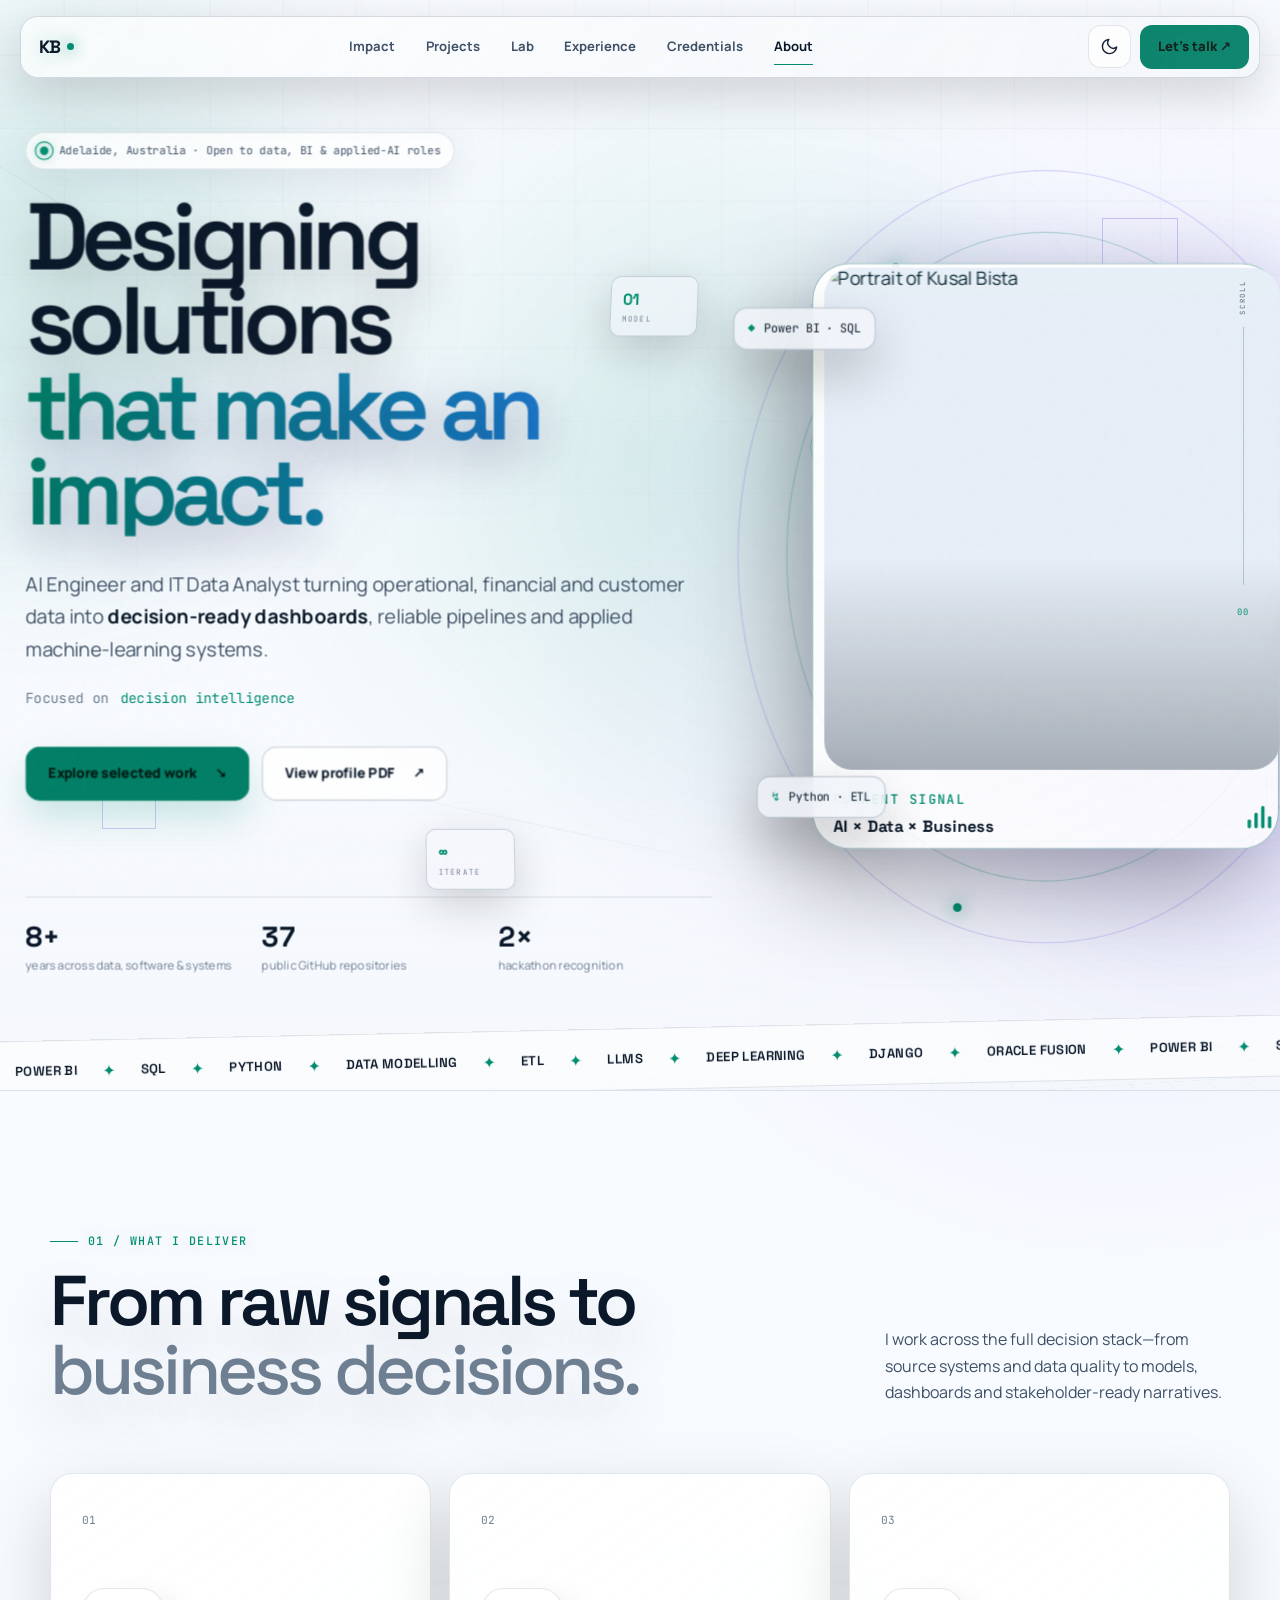
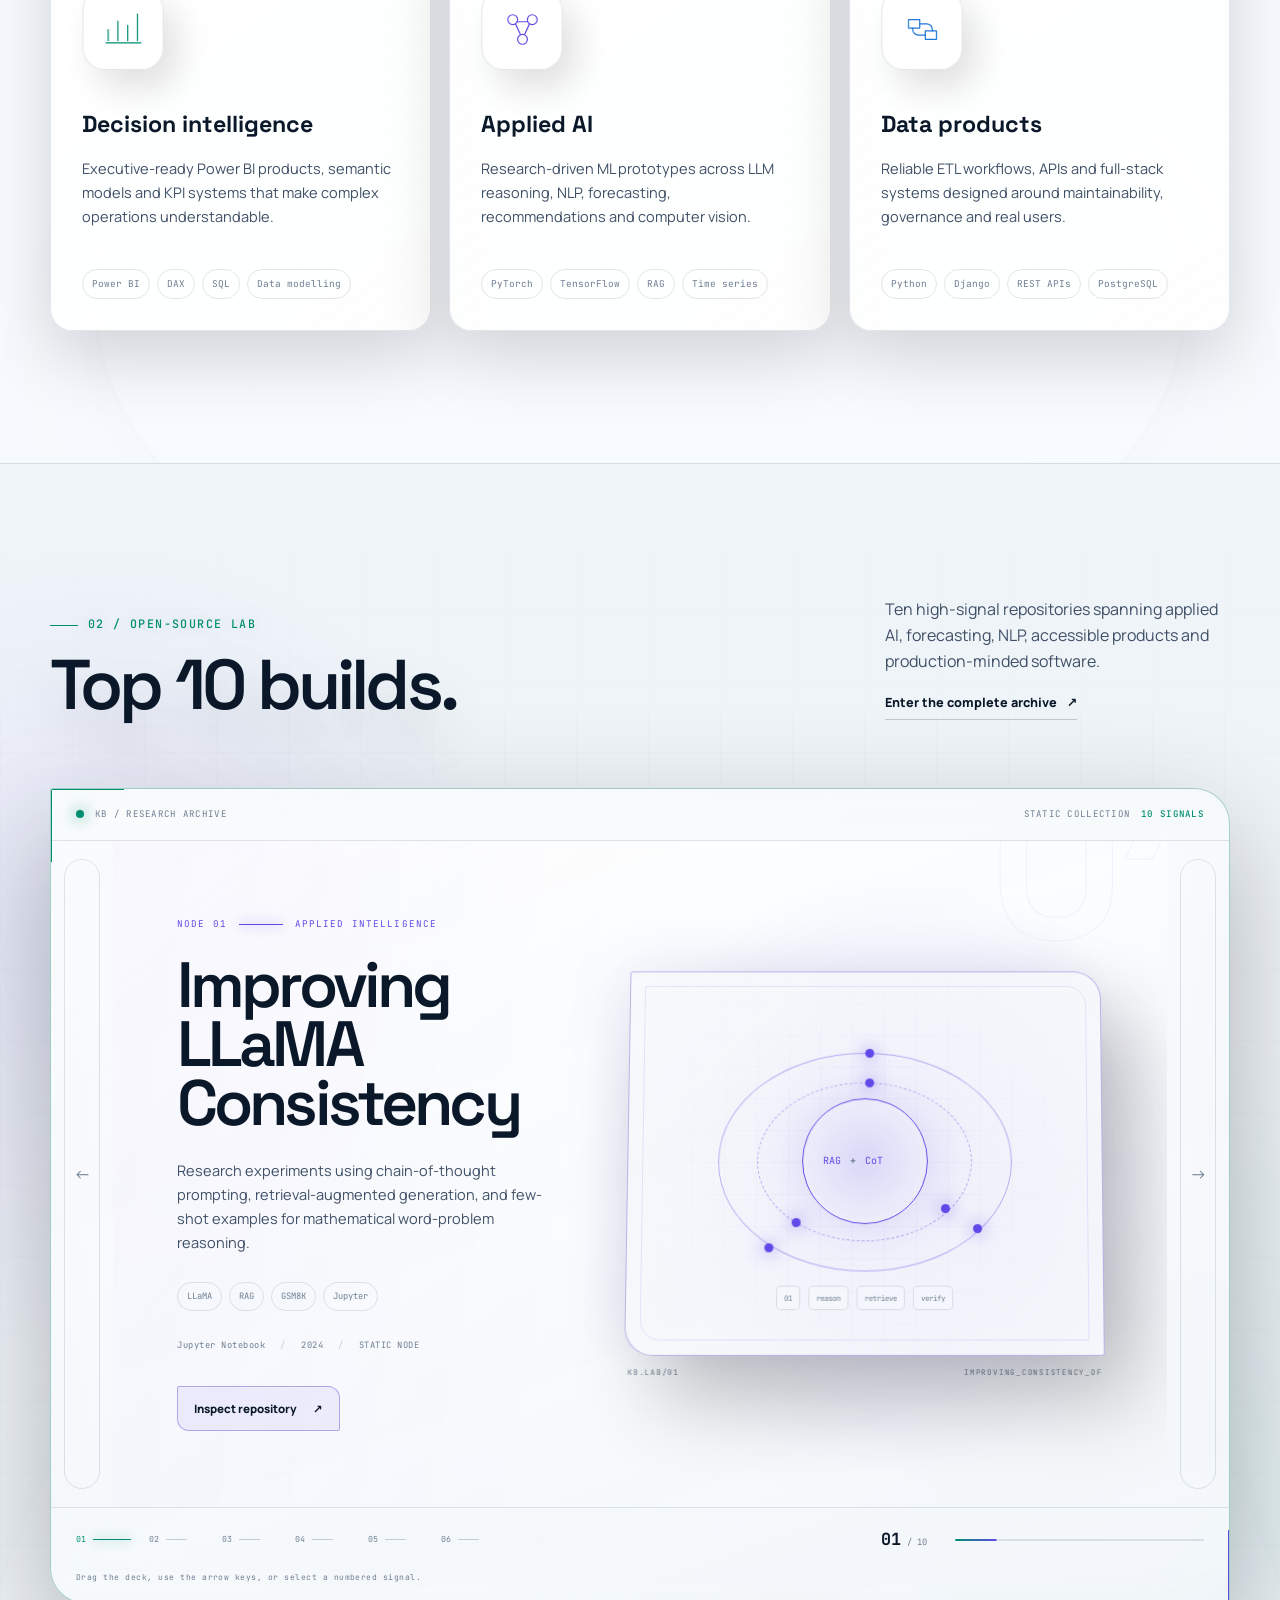
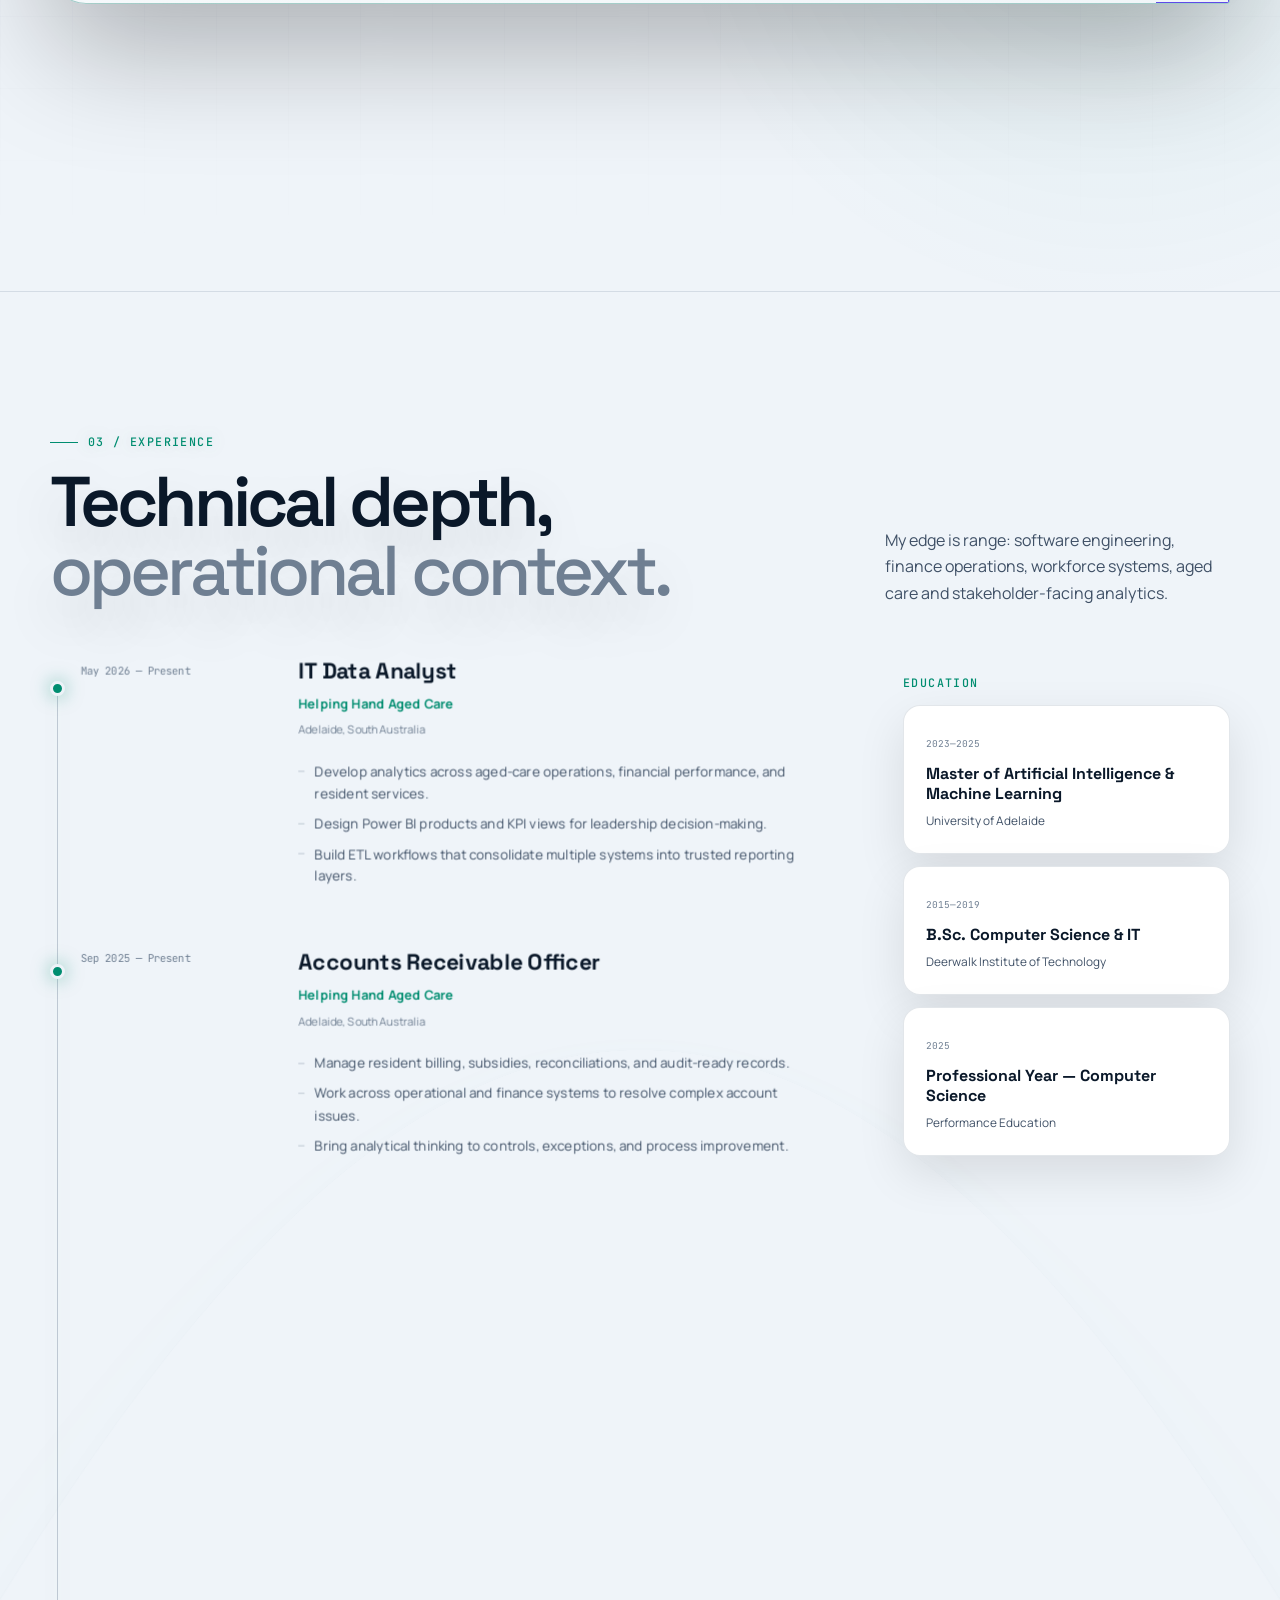
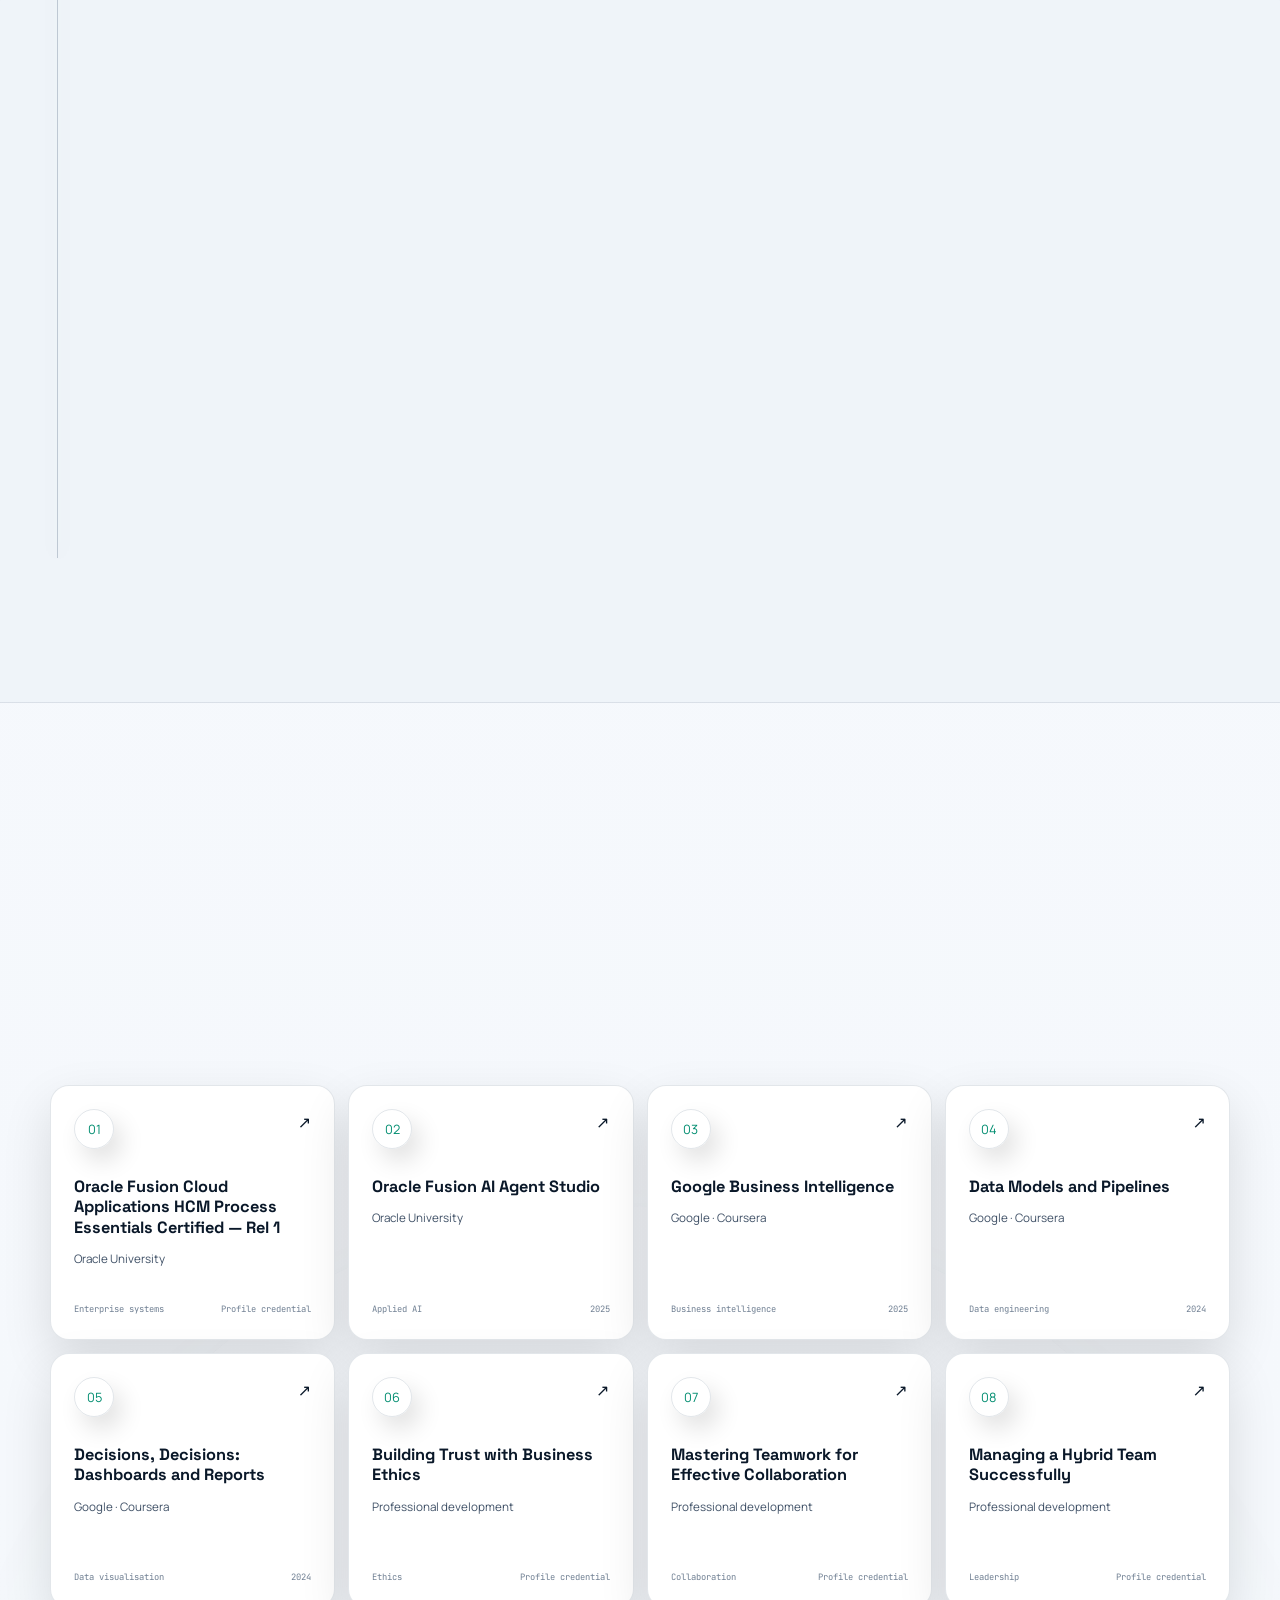
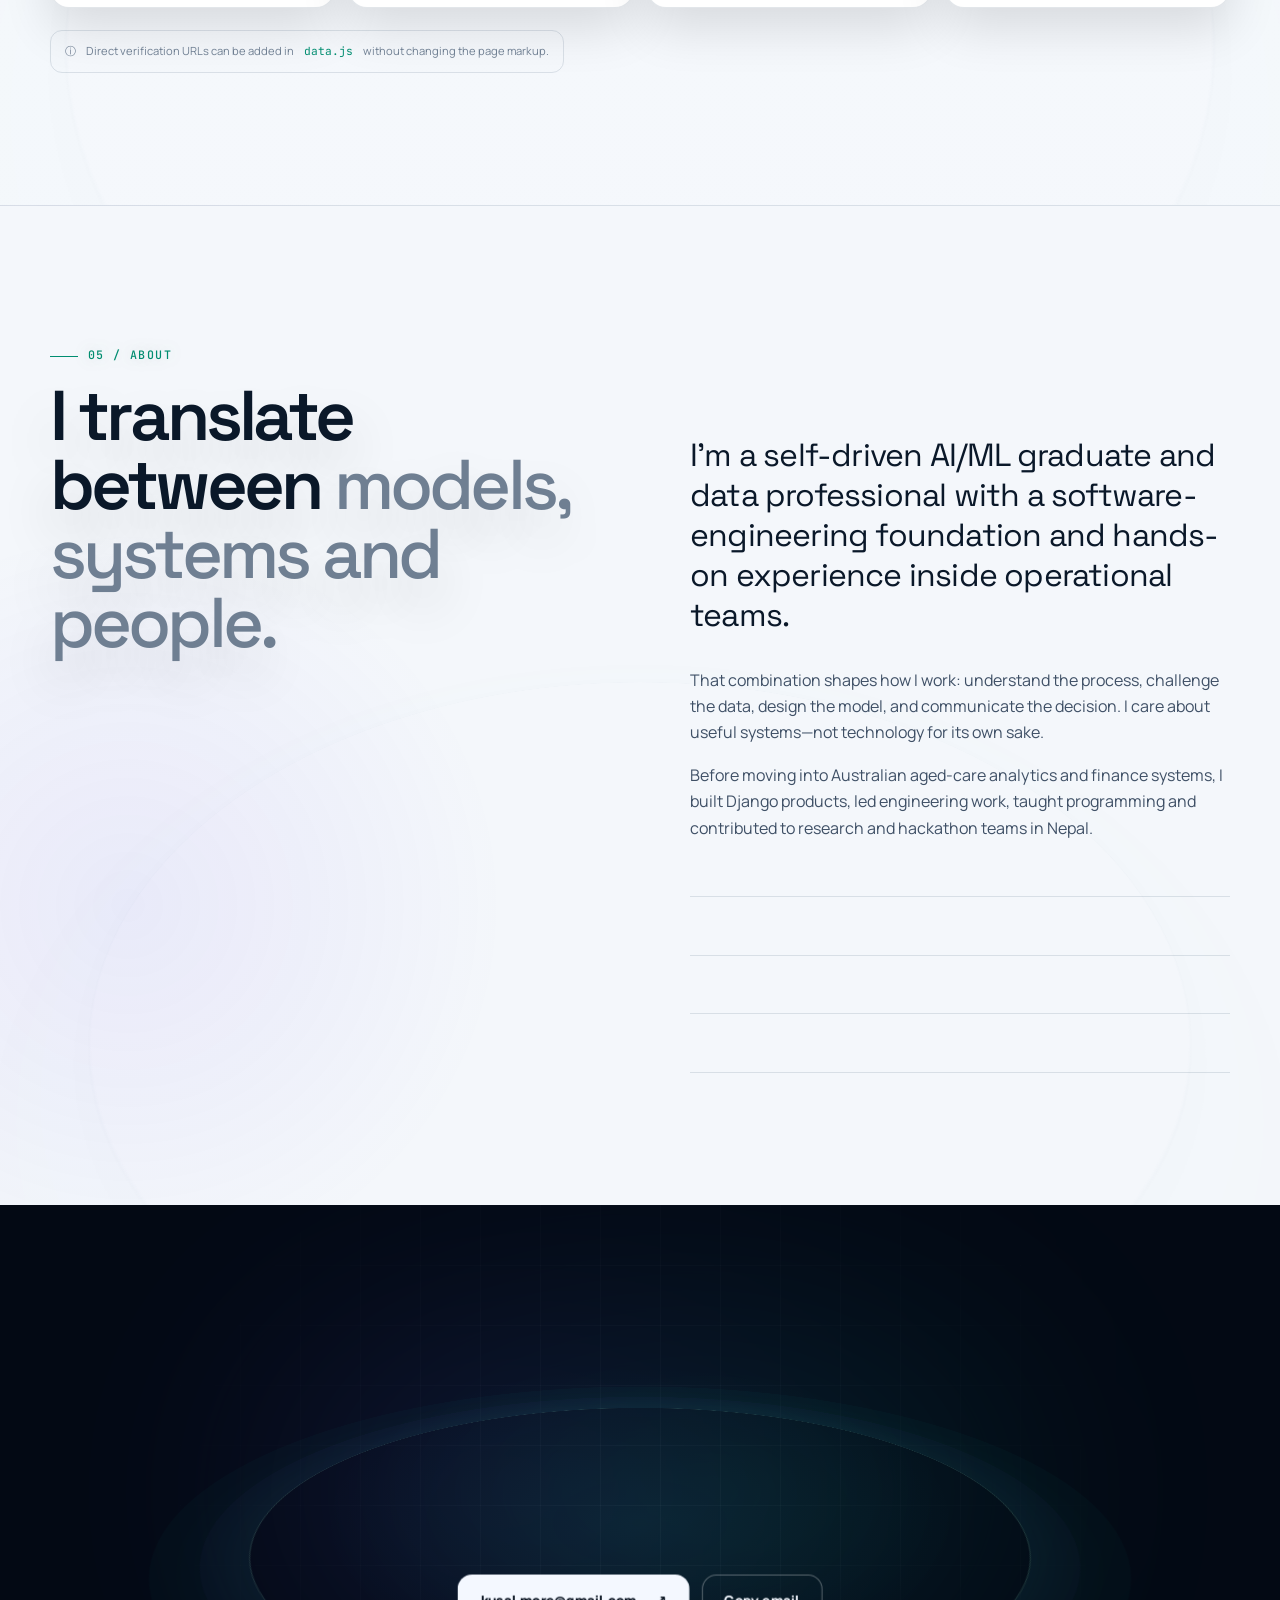
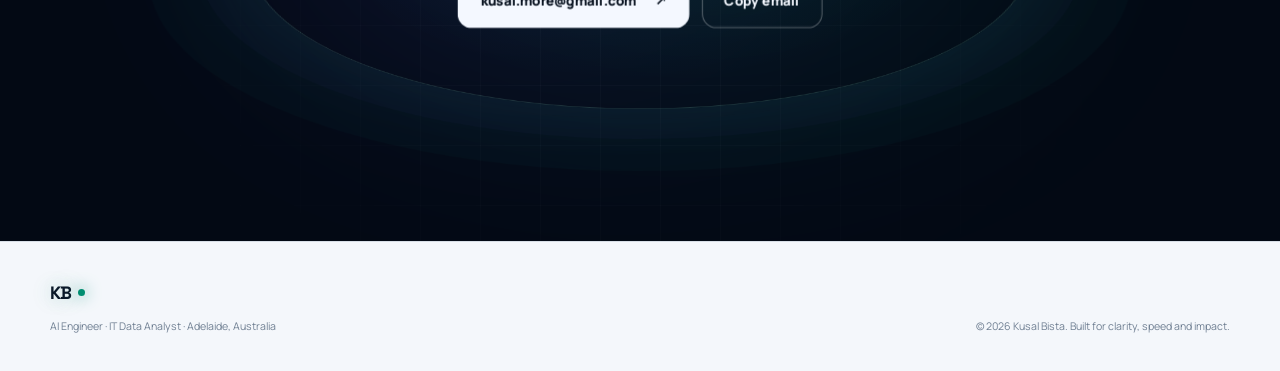
==== index.html @ c38b602b "Update index.html" ====
<!doctype html>
<html lang="en" data-theme="dark">
<head>
  <meta charset="utf-8">
  <meta name="viewport" content="width=device-width, initial-scale=1">
  <meta name="description" content="Kusal Bista is an AI Engineer and IT Data Analyst in Adelaide building decision-ready dashboards, data pipelines, machine-learning systems and full-stack data products.">
  <meta name="author" content="Kusal Bista">
  <meta name="theme-color" content="#030814">
  <meta name="color-scheme" content="dark light">

  <title>Kusal Bista — AI Engineer & IT Data Analyst</title>

  <link rel="canonical" href="https://kusalbista.com.np/">
  <link rel="icon" type="image/svg+xml" href="icon-kb.svg">
  <link rel="manifest" href="site.webmanifest">

  <meta property="og:type" content="website">
  <meta property="og:title" content="Kusal Bista — AI Engineer & IT Data Analyst">
  <meta property="og:description" content="Applied AI, business intelligence, data engineering and production-minded analytics.">
  <meta property="og:url" content="https://kusalbista.com.np/">
  <meta property="og:image" content="https://kusalbista.com.np/assets/og-image.jpg">
  <meta property="og:image:width" content="1200">
  <meta property="og:image:height" content="630">
  <meta property="og:image:alt" content="Kusal Bista — AI Engineer and IT Data Analyst">

  <meta name="twitter:card" content="summary_large_image">
  <meta name="twitter:title" content="Kusal Bista — AI Engineer & IT Data Analyst">
  <meta name="twitter:description" content="Applied AI, business intelligence, data engineering and production-minded analytics.">
  <meta name="twitter:image" content="https://kusalbista.com.np/assets/og-image.jpg">

  <link rel="preconnect" href="https://fonts.googleapis.com">
  <link rel="preconnect" href="https://fonts.gstatic.com" crossorigin>
  <link rel="stylesheet" href="https://fonts.googleapis.com/css2?family=Manrope:wght@400;500;600;700;800&family=Space+Grotesk:wght@500;600;700&family=JetBrains+Mono:wght@400;500&display=swap">
  <link rel="stylesheet" href="styles.css">

  <script>
    (() => {
      let stored = null;
      try { stored = localStorage.getItem("kb-theme"); } catch (_) { /* storage can be unavailable in previews */ }
      const preferred = window.matchMedia("(prefers-color-scheme: light)").matches ? "light" : "dark";
      document.documentElement.dataset.theme = stored || preferred;
    })();
  </script>

  <script type="application/ld+json">
  {
    "@context": "https://schema.org",
    "@type": "Person",
    "name": "Kusal Bista",
    "url": "https://kusalbista.com.np/",
    "image": "https://kusalbista.com.np/assets/kusal-bista.png",
    "jobTitle": "IT Data Analyst",
    "description": "AI Engineer and IT Data Analyst specialising in business intelligence, machine learning, ETL and full-stack data products.",
    "alumniOf": {
      "@type": "CollegeOrUniversity",
      "name": "University of Adelaide"
    },
    "address": {
      "@type": "PostalAddress",
      "addressLocality": "Adelaide",
      "addressRegion": "South Australia",
      "addressCountry": "AU"
    },
    "sameAs": [
      "https://github.com/kusalb",
      "https://www.linkedin.com/in/kusal-bista-657422132/"
    ],
    "knowsAbout": [
      "Artificial Intelligence",
      "Machine Learning",
      "Power BI",
      "SQL",
      "Python",
      "Data Engineering",
      "ETL",
      "Large Language Models",
      "Business Intelligence"
    ]
  }
  </script>
</head>

<body class="is-loading">
  <a class="skip-link" href="#main-content">Skip to content</a>

  <div class="intro-gate" id="intro-gate" aria-hidden="true">
    <div class="intro-core">
      <span class="intro-ring intro-ring-a"></span>
      <span class="intro-ring intro-ring-b"></span>
      <strong>KB</strong>
    </div>
    <div class="intro-copy"><span>INITIALISING</span><i></i><span>INTELLIGENCE SYSTEM</span></div>
  </div>

  <div class="page-noise" aria-hidden="true"></div>
  <div class="scroll-progress" aria-hidden="true">
    <b>SCROLL</b>
    <i></i>
    <span></span>
    <output id="scroll-percent">00</output>
  </div>
  <div class="cursor-dot" id="cursor-dot" aria-hidden="true"></div>
  <div class="cursor-aura" id="cursor-aura" aria-hidden="true"></div>
  <div class="ambient-depth" aria-hidden="true">
    <span class="ambient-line ambient-line-a"></span>
    <span class="ambient-line ambient-line-b"></span>
    <span class="ambient-line ambient-line-c"></span>
  </div>

  <header class="site-header" id="top">
    <nav class="nav-shell" aria-label="Primary navigation">
      <a class="brand" href="#top" aria-label="Kusal Bista, home">
        <span class="brand-mark">KB</span>
        <span class="brand-dot" aria-hidden="true"></span>
      </a>

      <div class="nav-links" id="nav-menu">
        <a href="#impact">Impact</a>
        <a href="#projects">Projects</a>
        <a href="#github">Lab</a>
        <a href="#experience">Experience</a>
        <a href="#credentials">Credentials</a>
        <a href="#about">About</a>
      </div>

      <div class="nav-actions">
        <button class="icon-button theme-toggle" id="theme-toggle" type="button" aria-label="Switch colour theme" title="Switch colour theme">
          <svg class="theme-icon theme-icon-sun" viewBox="0 0 24 24" aria-hidden="true">
            <circle cx="12" cy="12" r="4"></circle>
            <path d="M12 2v2M12 20v2M4.93 4.93l1.42 1.42M17.65 17.65l1.42 1.42M2 12h2M20 12h2M4.93 19.07l1.42-1.42M17.65 6.35l1.42-1.42"></path>
          </svg>
          <svg class="theme-icon theme-icon-moon" viewBox="0 0 24 24" aria-hidden="true">
            <path d="M21 12.79A9 9 0 1 1 11.21 3 7 7 0 0 0 21 12.79z"></path>
          </svg>
        </button>

        <a class="nav-cta" href="#contact">Let’s talk <span aria-hidden="true">↗</span></a>

        <button class="menu-toggle" id="menu-toggle" type="button" aria-controls="nav-menu" aria-expanded="false" aria-label="Open navigation">
          <span></span><span></span>
        </button>
      </div>
    </nav>
  </header>

  <main id="main-content">
    <section class="hero section-pad" aria-labelledby="hero-title">
      <canvas id="neural-canvas" aria-hidden="true"></canvas>
      <div class="hero-glow hero-glow-a" aria-hidden="true"></div>
      <div class="hero-glow hero-glow-b" aria-hidden="true"></div>
      <div class="hero-3d-world" id="hero-3d-world" aria-hidden="true">
        <div class="world-grid"></div>
        <div class="data-core">
          <span class="core-shell core-shell-a"></span>
          <span class="core-shell core-shell-b"></span>
          <span class="core-shell core-shell-c"></span>
          <span class="core-light"></span>
        </div>
        <div class="wire-cube wire-cube-a">
          <i class="cube-face cube-front"></i><i class="cube-face cube-back"></i>
          <i class="cube-edge edge-one"></i><i class="cube-edge edge-two"></i>
          <i class="cube-edge edge-three"></i><i class="cube-edge edge-four"></i>
        </div>
        <div class="wire-cube wire-cube-b">
          <i class="cube-face cube-front"></i><i class="cube-face cube-back"></i>
          <i class="cube-edge edge-one"></i><i class="cube-edge edge-two"></i>
          <i class="cube-edge edge-three"></i><i class="cube-edge edge-four"></i>
        </div>
        <span class="data-plane plane-a"><b>01</b><em>MODEL</em></span>
        <span class="data-plane plane-b"><b>92%</b><em>SIGNAL</em></span>
        <span class="data-plane plane-c"><b>∞</b><em>ITERATE</em></span>
      </div>

      <div class="container hero-grid">
        <div class="hero-copy" data-depth-layer="2">
          <div class="eyebrow reveal">
            <span class="status-pulse" aria-hidden="true"></span>
            Adelaide, Australia · Open to data, BI & applied-AI roles
          </div>

          <h1 id="hero-title" class="display-title reveal">
            Designing solutions
            <span>that make an impact.</span>
          </h1>

          <p class="hero-intro reveal">
            AI Engineer and IT Data Analyst turning operational, financial and customer data into
            <strong>decision-ready dashboards</strong>, reliable pipelines and applied machine-learning systems.
          </p>

          <div class="role-loop reveal" aria-label="Specialisms">
            <span class="role-prefix">Focused on</span>
            <span class="role-value" id="role-value">decision intelligence</span>
          </div>

          <div class="hero-actions reveal">
            <a class="button button-primary magnetic" href="#projects">
              Explore selected work
              <span aria-hidden="true">↘</span>
            </a>
            <a class="button button-secondary" href="assets/Kusal-Bista-Profile.pdf" target="_blank" rel="noopener">
              View profile PDF
              <span aria-hidden="true">↗</span>
            </a>
          </div>

          <div class="interaction-note reveal" aria-hidden="true"><span></span> Move through the interface</div>

          <div class="hero-proof reveal" aria-label="Professional highlights">
            <div>
              <strong data-count="8" data-suffix="+">8+</strong>
              <span>years across data, software & systems</span>
            </div>
            <div>
              <strong data-count="37">37</strong>
              <span>public GitHub repositories</span>
            </div>
            <div>
              <strong data-count="2" data-suffix="×">2×</strong>
              <span>hackathon recognition</span>
            </div>
          </div>
        </div>

        <aside class="hero-visual reveal" data-depth-layer="4" aria-label="Kusal Bista profile">
          <div class="portrait-orbit" aria-hidden="true">
            <span class="orbit orbit-one"></span>
            <span class="orbit orbit-two"></span>
            <span class="orbit-node node-a"></span>
            <span class="orbit-node node-b"></span>
            <span class="orbit-node node-c"></span>
          </div>

          <div class="portrait-card tilt-card depth-card">
            <div class="portrait-frame">
              <picture>
                <source srcset="assets/kusal-bista.webp" type="image/webp">
                <img
                  src="assets/kusalb.png"
                  width="800"
                  height="800"
                  alt="Portrait of Kusal Bista"
                  loading="eager"
                  fetchpriority="high"
                  decoding="async">
              </picture>
              <div class="portrait-scan" aria-hidden="true"></div>
            </div>

            <div class="portrait-meta">
              <div>
                <span class="mono-label">CURRENT SIGNAL</span>
                <strong>AI × Data × Business</strong>
              </div>
              <span class="signal-bars" aria-hidden="true"><i></i><i></i><i></i><i></i></span>
            </div>
          </div>

          <div class="floating-chip chip-one">
            <span class="chip-icon">◆</span>
            Power BI · SQL
          </div>
          <div class="floating-chip chip-two">
            <span class="chip-icon">⌁</span>
            LLMs · RAG
          </div>
          <div class="floating-chip chip-three">
            <span class="chip-icon">↯</span>
            Python · ETL
          </div>
        </aside>
      </div>

      <div class="hero-ribbon" aria-label="Core technologies">
        <div class="ribbon-track">
          <span>Power BI</span><i>✦</i><span>SQL</span><i>✦</i><span>Python</span><i>✦</i>
          <span>Data Modelling</span><i>✦</i><span>ETL</span><i>✦</i><span>LLMs</span><i>✦</i>
          <span>Deep Learning</span><i>✦</i><span>Django</span><i>✦</i><span>Oracle Fusion</span><i>✦</i>
          <span aria-hidden="true">Power BI</span><i aria-hidden="true">✦</i><span aria-hidden="true">SQL</span><i aria-hidden="true">✦</i><span aria-hidden="true">Python</span><i aria-hidden="true">✦</i>
          <span aria-hidden="true">Data Modelling</span><i aria-hidden="true">✦</i><span aria-hidden="true">ETL</span><i aria-hidden="true">✦</i><span aria-hidden="true">LLMs</span><i aria-hidden="true">✦</i>
          <span aria-hidden="true">Deep Learning</span><i aria-hidden="true">✦</i><span aria-hidden="true">Django</span><i aria-hidden="true">✦</i><span aria-hidden="true">Oracle Fusion</span><i aria-hidden="true">✦</i>
        </div>
      </div>
    </section>

    <section class="section section-pad depth-section" id="impact" aria-labelledby="impact-title">
      <div class="container">
        <div class="section-heading reveal">
          <div>
            <span class="section-kicker">01 / What I deliver</span>
            <h2 id="impact-title">From raw signals to<br><em>business decisions.</em></h2>
          </div>
          <p>
            I work across the full decision stack—from source systems and data quality to models,
            dashboards and stakeholder-ready narratives.
          </p>
        </div>

        <div class="capability-grid">
          <article class="capability-card reveal tilt-card depth-card">
            <span class="card-index">01</span>
            <div class="capability-icon" aria-hidden="true">
              <svg viewBox="0 0 64 64">
                <path d="M10 48V32M24 48V20M38 48V26M52 48V10"></path>
                <path d="M7 51h50"></path>
              </svg>
            </div>
            <h3>Decision intelligence</h3>
            <p>Executive-ready Power BI products, semantic models and KPI systems that make complex operations understandable.</p>
            <ul class="tag-list" aria-label="Decision intelligence skills">
              <li>Power BI</li><li>DAX</li><li>SQL</li><li>Data modelling</li>
            </ul>
          </article>

          <article class="capability-card reveal tilt-card depth-card">
            <span class="card-index">02</span>
            <div class="capability-icon" aria-hidden="true">
              <svg viewBox="0 0 64 64">
                <circle cx="18" cy="18" r="7"></circle>
                <circle cx="46" cy="18" r="7"></circle>
                <circle cx="32" cy="46" r="7"></circle>
                <path d="M24 21l15 0M22 24l7 15M42 24l-7 15"></path>
              </svg>
            </div>
            <h3>Applied AI</h3>
            <p>Research-driven ML prototypes across LLM reasoning, NLP, forecasting, recommendations and computer vision.</p>
            <ul class="tag-list" aria-label="Applied AI skills">
              <li>PyTorch</li><li>TensorFlow</li><li>RAG</li><li>Time series</li>
            </ul>
          </article>

          <article class="capability-card reveal tilt-card depth-card">
            <span class="card-index">03</span>
            <div class="capability-icon" aria-hidden="true">
              <svg viewBox="0 0 64 64">
                <path d="M12 18h16v12H12zM36 34h16v12H36z"></path>
                <path d="M28 24h10a8 8 0 0 1 8 8v2M36 40H26a8 8 0 0 1-8-8v-2"></path>
              </svg>
            </div>
            <h3>Data products</h3>
            <p>Reliable ETL workflows, APIs and full-stack systems designed around maintainability, governance and real users.</p>
            <ul class="tag-list" aria-label="Data product skills">
              <li>Python</li><li>Django</li><li>REST APIs</li><li>PostgreSQL</li>
            </ul>
          </article>
        </div>
      </div>
    </section>

    <!-- <section class="section section-pad selected-work depth-section" id="projects" aria-labelledby="projects-title">
      <div class="container">
        <div class="section-heading reveal">
          <div>
            <h2 id="projects-title">High-value systems,<br><em>not demo clutter.</em></h2>
          </div>
          <p>
            A curated mix of applied research, analytics and product engineering selected for technical depth and business relevance.
          </p>
        </div>

        <div class="featured-projects">
          <article class="featured-project reveal depth-panel">
            <div class="project-visual visual-llm" aria-hidden="true">
              <div class="terminal-window">
                <div class="terminal-head"><i></i><i></i><i></i><span>reasoning_pipeline.py</span></div>
                <div class="terminal-body">
                  <p><span>01</span> query → retrieve(context)</p>
                  <p><span>02</span> examples = few_shot.select()</p>
                  <p><span>03</span> rationale = chain_of_thought()</p>
                  <p><span>04</span> answer = llama.generate()</p>
                  <p class="terminal-success"><span>✓</span> consistency evaluation complete</p>
                </div>
              </div>
              <span class="visual-grid"></span>
            </div>
            <div class="project-copy">
              <div class="project-number">P.01 · FEATURED AI RESEARCH</div>
              <h3>Improving LLaMA consistency on mathematical reasoning</h3>
              <p>
                A research workflow exploring chain-of-thought prompting, retrieval-augmented generation
                and few-shot examples for mathematical word problems using LLaMA and GSM8K.
              </p>
              <div class="project-outcomes">
                <span>LLM evaluation</span><span>RAG pipeline</span><span>Prompt strategy</span>
              </div>
              <a class="text-link" href="https://github.com/Kusalb/Improving_consistency_of_llama" target="_blank" rel="noopener">
                Inspect the research repository <span aria-hidden="true">↗</span>
              </a>
            </div>
          </article>

          <article class="featured-project featured-project-reverse reveal depth-panel">
            <div class="project-visual visual-energy" aria-hidden="true">
              <svg viewBox="0 0 700 420" preserveAspectRatio="none">
                <defs>
                  <linearGradient id="energy-fill" x1="0" x2="0" y1="0" y2="1">
                    <stop offset="0" stop-color="currentColor" stop-opacity=".35"></stop>
                    <stop offset="1" stop-color="currentColor" stop-opacity="0"></stop>
                  </linearGradient>
                </defs>
                <path class="chart-grid" d="M0 70H700M0 140H700M0 210H700M0 280H700M0 350H700M100 0V420M200 0V420M300 0V420M400 0V420M500 0V420M600 0V420"></path>
                <path class="chart-area" d="M0 340 C55 305 80 318 125 265 S205 220 250 245 S330 130 380 180 S450 130 495 155 S575 62 620 105 S670 45 700 68 L700 420 L0 420 Z"></path>
                <path class="chart-line" d="M0 340 C55 305 80 318 125 265 S205 220 250 245 S330 130 380 180 S450 130 495 155 S575 62 620 105 S670 45 700 68"></path>
              </svg>
              <div class="model-pills">
                <span>ARIMA</span><span>RF</span><span>LSTM</span><span class="active">ConvLSTM</span>
              </div>
            </div>
            <div class="project-copy">
              <div class="project-number">P.02 · FORECASTING</div>
              <h3>Household energy-demand forecasting</h3>
              <p>
                Built and compared classical and deep-learning models for low-energy-house demand,
                including ARIMA, Random Forest, LSTM and ConvLSTM, with model selection grounded in evaluation metrics.
              </p>
              <div class="project-outcomes">
                <span>Time-series validation</span><span>Model comparison</span><span>Feature analysis</span>
              </div>
              <a class="text-link" href="https://github.com/Kusalb/predict_future_energy_use_in_household" target="_blank" rel="noopener">
                Explore notebooks and methodology <span aria-hidden="true">↗</span>
              </a>
            </div>
          </article>

          <article class="featured-project reveal depth-panel">
            <div class="project-visual visual-bi" aria-hidden="true">
              <div class="dashboard-shell">
                <div class="dashboard-side">
                  <span></span><span></span><span></span><span></span>
                </div>
                <div class="dashboard-main">
                  <div class="dashboard-metrics">
                    <i></i><i></i><i></i>
                  </div>
                  <div class="dashboard-charts">
                    <div class="mini-bars"><b></b><b></b><b></b><b></b><b></b><b></b></div>
                    <div class="mini-donut"></div>
                  </div>
                  <div class="dashboard-table"><span></span><span></span><span></span><span></span></div>
                </div>
              </div>
            </div>
            <div class="project-copy">
              <div class="project-number">P.03 · ENTERPRISE ANALYTICS</div>
              <h3>Aged-care decision intelligence</h3>
              <p>
                Business-facing analytics spanning operations, resident services and financial performance:
                unified data pipelines, trusted KPI definitions and leadership dashboards for faster decisions.
              </p>
              <div class="project-outcomes">
                <span>Power BI</span><span>Multi-system ETL</span><span>Data governance</span>
              </div>
              <span class="confidential-note">Professional work · implementation details confidential</span>
            </div>
          </article>
        </div>
      </div>
    </section> -->

    <section class="section section-pad github-lab depth-section" id="github" aria-labelledby="github-title">
      <div class="container">
        <div class="section-heading reveal">
          <div>
            <span class="section-kicker">02 / Open-source lab</span>
            <h2 id="github-title">Top 10 builds.</h2>
          </div>
          <div class="github-heading-meta">
            <p>Ten high-signal repositories spanning applied AI, forecasting, NLP, accessible products and production-minded software.</p>
            <a class="text-link" href="https://github.com/kusalb" target="_blank" rel="noopener">
              Enter the complete archive <span aria-hidden="true">↗</span>
            </a>
          </div>
        </div>

        <div class="lab-deck reveal depth-panel" id="project-carousel" aria-roledescription="carousel" aria-label="Top ten selected GitHub projects">
          <div class="lab-deck-header">
            <div class="lab-deck-identity">
              <i aria-hidden="true"></i>
              <span>KB / RESEARCH ARCHIVE</span>
            </div>
            <div class="lab-deck-status">
              <span>STATIC COLLECTION</span>
              <strong>10 SIGNALS</strong>
            </div>
          </div>

          <div class="lab-slider-shell">
            <button class="lab-nav lab-nav-prev" id="project-previous" type="button" aria-label="Previous project">
              <span aria-hidden="true">←</span>
            </button>

            <div class="lab-viewport" id="project-viewport" tabindex="0" aria-live="polite">
              <div class="lab-track" id="github-grid"></div>
            </div>

            <button class="lab-nav lab-nav-next" id="project-next" type="button" aria-label="Next project">
              <span aria-hidden="true">→</span>
            </button>
          </div>

          <div class="lab-deck-footer">
            <div class="lab-pagination" id="project-pagination" aria-label="Choose project"></div>
            <div class="lab-readout" aria-hidden="true">
              <strong id="project-current">01</strong>
              <span>/ 10</span>
            </div>
            <div class="lab-progress" aria-hidden="true"><span id="project-progress"></span></div>
          </div>

          <p class="lab-instruction">Drag the deck, use the arrow keys, or select a numbered signal.</p>
        </div>

        <div class="github-profile-card reveal" id="github-profile-card">
          <div>
            <span class="mono-label">GITHUB / KUSALB</span>
            <h3>Building in public since 2017.</h3>
          </div>
          <div class="github-stats" aria-label="GitHub profile statistics">
            <div><strong id="repo-count">37</strong><span>public repos</span></div>
            <div><strong id="follower-count">59</strong><span>followers</span></div>
            <div><strong id="github-location">Adelaide</strong><span>location</span></div>
          </div>
          <a class="button button-secondary magnetic" href="https://github.com/kusalb" target="_blank" rel="noopener">Explore all repositories ↗</a>
        </div>
      </div>
    </section>

    <section class="section section-pad experience-section depth-section" id="experience" aria-labelledby="experience-title">
      <div class="container">
        <div class="section-heading reveal">
          <div>
            <span class="section-kicker">03 / Experience</span>
            <h2 id="experience-title">Technical depth,<br><em>operational context.</em></h2>
          </div>
          <p>
            My edge is range: software engineering, finance operations, workforce systems, aged care and stakeholder-facing analytics.
          </p>
        </div>

        <div class="experience-layout">
          <div class="timeline" id="experience-timeline"></div>

          <aside class="experience-aside reveal">
            <span class="mono-label">EDUCATION</span>
            <div class="education-card">
              <span>2023—2025</span>
              <h3>Master of Artificial Intelligence & Machine Learning</h3>
              <p>University of Adelaide</p>
            </div>
            <div class="education-card">
              <span>2015—2019</span>
              <h3>B.Sc. Computer Science & IT</h3>
              <p>Deerwalk Institute of Technology</p>
            </div>
            <div class="education-card">
              <span>2025</span>
              <h3>Professional Year — Computer Science</h3>
              <p>Performance Education</p>
            </div>
          </aside>
        </div>
      </div>
    </section>

    <section class="section section-pad credentials-section depth-section" id="credentials" aria-labelledby="credentials-title">
      <div class="container">
        <div class="section-heading reveal">
          <div>
            <span class="section-kicker">04 / Credentials</span>
            <h2 id="credentials-title">Always learning.<br><em>Always shipping.</em></h2>
          </div>
          <p>
            Credentials currently documented in my professional profile. Each card links to the LinkedIn certification record until a direct credential URL is added.
          </p>
        </div>

        <div class="credential-grid" id="credential-grid"></div>

        <div class="credential-note reveal">
          <span aria-hidden="true">ⓘ</span>
          Direct verification URLs can be added in <code>data.js</code> without changing the page markup.
        </div>
      </div>
    </section>

    <section class="section section-pad about-section depth-section" id="about" aria-labelledby="about-title">
      <div class="container about-grid">
        <div class="about-statement reveal">
          <span class="section-kicker">05 / About</span>
          <h2 id="about-title">
            I translate between
            <em>models, systems and people.</em>
          </h2>
        </div>

        <div class="about-copy reveal">
          <p class="about-lead">
            I’m a self-driven AI/ML graduate and data professional with a software-engineering foundation
            and hands-on experience inside operational teams.
          </p>
          <p>
            That combination shapes how I work: understand the process, challenge the data, design the model,
            and communicate the decision. I care about useful systems—not technology for its own sake.
          </p>
          <p>
            Before moving into Australian aged-care analytics and finance systems, I built Django products,
            led engineering work, taught programming and contributed to research and hackathon teams in Nepal.
          </p>

          <div class="about-values">
            <div><span>01</span><strong>Evidence over theatre</strong></div>
            <div><span>02</span><strong>Simple interfaces, rigorous systems</strong></div>
            <div><span>03</span><strong>Responsible, human-centred AI</strong></div>
          </div>
        </div>
      </div>
    </section>

    <section class="contact-section section-pad" id="contact" aria-labelledby="contact-title">
      <div class="contact-glow" aria-hidden="true"></div>
      <div class="container contact-shell reveal">
        <span class="section-kicker">06 / Start a conversation</span>
        <h2 id="contact-title">Have a hard data problem?</h2>
        <p>Let’s turn it into a clear, useful system.</p>

        <div class="contact-actions">
          <a class="button button-light magnetic" href="mailto:kusal.more@gmail.com">
            kusal.more@gmail.com
            <span aria-hidden="true">↗</span>
          </a>
          <button class="button button-outline-light" id="copy-email" type="button" data-email="kusal.more@gmail.com">
            Copy email
          </button>
        </div>

        <div class="contact-links">
          <a href="https://github.com/kusalb" target="_blank" rel="noopener">GitHub ↗</a>
          <a href="https://www.linkedin.com/in/kusal-bista-657422132/" target="_blank" rel="noopener">LinkedIn ↗</a>
          <a href="assets/Kusal-Bista-Profile.pdf" target="_blank" rel="noopener">Profile PDF ↗</a>
        </div>
      </div>
    </section>
  </main>

  <footer class="site-footer">
    <div class="container footer-inner">
      <div>
        <a class="brand" href="#top" aria-label="Back to top">
          <span class="brand-mark">KB</span><span class="brand-dot" aria-hidden="true"></span>
        </a>
        <p>AI Engineer · IT Data Analyst · Adelaide, Australia</p>
      </div>
      <p>© <span id="year"></span> Kusal Bista. Built for clarity, speed and impact.</p>
    </div>
  </footer>

  <button class="back-to-top" id="back-to-top" type="button" aria-label="Back to top"><span>↑</span><i></i></button>
  <div class="toast" id="toast" role="status" aria-live="polite"></div>

  <script src="data.js"></script>
  <script src="main.js"></script>
</body>
</html>
---- styles.css ----
/* ==========================================================================
   KUSAL BISTA — AI / DATA PORTFOLIO
   Static, responsive, accessible and GitHub Pages ready.
   ========================================================================== */

:root {
  --font-display: "Space Grotesk", "Manrope", sans-serif;
  --font-body: "Manrope", system-ui, -apple-system, BlinkMacSystemFont, "Segoe UI", sans-serif;
  --font-mono: "JetBrains Mono", ui-monospace, SFMono-Regular, Menlo, monospace;

  --page: #07111f;
  --page-elevated: #0b1727;
  --surface: rgba(15, 29, 47, 0.76);
  --surface-solid: #101f32;
  --surface-strong: #15263b;
  --text: #f3f7ff;
  --text-soft: #b1bed1;
  --text-muted: #7f8da4;
  --line: rgba(180, 204, 235, 0.13);
  --line-strong: rgba(180, 204, 235, 0.25);
  --mint: #27deb4;
  --mint-soft: #9cf7df;
  --violet: #806cff;
  --blue: #56a8ff;
  --orange: #ff9f5a;
  --pink: #ef70b6;
  --cyan: #40d6ef;
  --danger: #ff6f7d;

  --shadow-sm: 0 12px 35px rgba(0, 0, 0, 0.16);
  --shadow-lg: 0 30px 90px rgba(0, 0, 0, 0.35);
  --radius-sm: 14px;
  --radius-md: 22px;
  --radius-lg: 34px;
  --container: min(1180px, calc(100vw - 40px));
  --header-height: 84px;
  --ease: cubic-bezier(.22, 1, .36, 1);
}

html[data-theme="light"] {
  --page: #f4f7fb;
  --page-elevated: #edf2f8;
  --surface: rgba(255, 255, 255, 0.82);
  --surface-solid: #ffffff;
  --surface-strong: #e7eef7;
  --text: #0a1829;
  --text-soft: #3f5066;
  --text-muted: #6f7f92;
  --line: rgba(20, 49, 80, 0.12);
  --line-strong: rgba(20, 49, 80, 0.22);
  --mint: #008d70;
  --mint-soft: #007f66;
  --violet: #6049e8;
  --blue: #1e76d7;
  --orange: #cf681f;
  --pink: #c43d86;
  --cyan: #07899d;
  --shadow-sm: 0 12px 35px rgba(35, 58, 85, 0.10);
  --shadow-lg: 0 30px 90px rgba(35, 58, 85, 0.16);
}

*,
*::before,
*::after {
  box-sizing: border-box;
}

html {
  scroll-behavior: smooth;
  scroll-padding-top: calc(var(--header-height) + 20px);
  background: var(--page);
}

body {
  margin: 0;
  min-width: 320px;
  overflow-x: hidden;
  color: var(--text);
  background:
    radial-gradient(circle at 70% 0%, color-mix(in srgb, var(--violet) 8%, transparent), transparent 35%),
    var(--page);
  font-family: var(--font-body);
  font-size: 16px;
  line-height: 1.65;
  text-rendering: optimizeLegibility;
  -webkit-font-smoothing: antialiased;
  transition: background-color .35s ease, color .35s ease;
}

body.menu-open {
  overflow: hidden;
}

::selection {
  color: #041510;
  background: var(--mint-soft);
}

img,
svg {
  display: block;
  max-width: 100%;
}

a {
  color: inherit;
  text-decoration: none;
}

button,
a {
  -webkit-tap-highlight-color: transparent;
}

button {
  color: inherit;
  font: inherit;
}

:focus-visible {
  outline: 3px solid var(--mint);
  outline-offset: 4px;
  border-radius: 8px;
}

.skip-link {
  position: fixed;
  z-index: 9999;
  top: 12px;
  left: 12px;
  padding: 10px 16px;
  color: #041510;
  background: var(--mint-soft);
  border-radius: 999px;
  font-weight: 800;
  transform: translateY(-150%);
  transition: transform .2s ease;
}

.skip-link:focus {
  transform: translateY(0);
}

.page-noise {
  position: fixed;
  z-index: 900;
  inset: 0;
  opacity: .03;
  pointer-events: none;
  background-image: url("data:image/svg+xml,%3Csvg viewBox='0 0 180 180' xmlns='http://www.w3.org/2000/svg'%3E%3Cfilter id='n'%3E%3CfeTurbulence type='fractalNoise' baseFrequency='.9' numOctaves='4' stitchTiles='stitch'/%3E%3C/filter%3E%3Crect width='100%25' height='100%25' filter='url(%23n)' opacity='.75'/%3E%3C/svg%3E");
}

.scroll-progress {
  position: fixed;
  z-index: 1000;
  top: 0;
  left: 0;
  width: 100%;
  height: 2px;
  pointer-events: none;
}

.scroll-progress span {
  display: block;
  width: 100%;
  height: 100%;
  background: linear-gradient(90deg, var(--mint), var(--violet));
  transform: scaleX(0);
  transform-origin: left;
}

.container {
  width: var(--container);
  margin-inline: auto;
}

.section-pad {
  padding-inline: max(20px, env(safe-area-inset-left));
}

.section {
  position: relative;
  padding-block: 132px;
  border-top: 1px solid var(--line);
}

.section-heading {
  display: grid;
  grid-template-columns: minmax(0, 1.55fr) minmax(300px, .7fr);
  gap: 70px;
  align-items: end;
  margin-bottom: 68px;
}

.section-kicker,
.mono-label {
  display: inline-flex;
  align-items: center;
  gap: 10px;
  color: var(--mint);
  font-family: var(--font-mono);
  font-size: .73rem;
  font-weight: 500;
  letter-spacing: .12em;
  text-transform: uppercase;
}

.section-kicker::before {
  width: 28px;
  height: 1px;
  content: "";
  background: currentColor;
}

.section-heading h2,
.about-statement h2 {
  max-width: 780px;
  margin: 16px 0 0;
  font-family: var(--font-display);
  font-size: clamp(2.55rem, 5.5vw, 5rem);
  font-weight: 600;
  line-height: .98;
  letter-spacing: -.055em;
}

.section-heading h2 em,
.about-statement h2 em {
  color: var(--text-muted);
  font-family: inherit;
  font-style: normal;
  font-weight: 500;
}

.section-heading > p,
.github-heading-meta > p {
  max-width: 500px;
  margin: 0;
  color: var(--text-soft);
  font-size: 1rem;
}

.reveal {
  opacity: 0;
  transform: translateY(28px);
  transition:
    opacity .8s var(--ease),
    transform .8s var(--ease);
}

.reveal.in-view {
  opacity: 1;
  transform: translateY(0);
}

/* Header */
.site-header {
  position: fixed;
  z-index: 800;
  top: 0;
  left: 0;
  width: 100%;
  padding: 16px 20px;
  transition: transform .35s var(--ease);
}

.site-header.hidden {
  transform: translateY(-120%);
}

.nav-shell {
  display: grid;
  grid-template-columns: auto 1fr auto;
  align-items: center;
  width: min(1240px, 100%);
  min-height: 60px;
  margin-inline: auto;
  padding: 8px 10px 8px 18px;
  border: 1px solid var(--line);
  border-radius: 18px;
  background: color-mix(in srgb, var(--page) 78%, transparent);
  box-shadow: 0 14px 40px rgba(0,0,0,.10);
  backdrop-filter: blur(20px) saturate(130%);
  -webkit-backdrop-filter: blur(20px) saturate(130%);
}

.brand {
  display: inline-flex;
  align-items: center;
  gap: 7px;
  width: max-content;
}

.brand-mark {
  font-family: var(--font-display);
  font-size: 1.12rem;
  font-weight: 700;
  letter-spacing: -.05em;
}

.brand-dot {
  width: 7px;
  height: 7px;
  border-radius: 50%;
  background: var(--mint);
  box-shadow: 0 0 16px var(--mint);
}

.nav-links {
  display: flex;
  justify-content: center;
  gap: clamp(18px, 2.4vw, 36px);
}

.nav-links a {
  position: relative;
  color: var(--text-soft);
  font-size: .82rem;
  font-weight: 700;
}

.nav-links a::after {
  position: absolute;
  right: 0;
  bottom: -7px;
  left: 0;
  height: 1px;
  content: "";
  background: var(--mint);
  transform: scaleX(0);
  transition: transform .25s ease;
}

.nav-links a:hover,
.nav-links a.active {
  color: var(--text);
}

.nav-links a:hover::after,
.nav-links a.active::after {
  transform: scaleX(1);
}

.nav-actions {
  display: flex;
  align-items: center;
  gap: 9px;
}

.icon-button,
.menu-toggle {
  display: inline-grid;
  place-items: center;
  width: 43px;
  height: 43px;
  padding: 0;
  border: 1px solid var(--line);
  border-radius: 13px;
  background: var(--surface);
  cursor: pointer;
}

.theme-icon {
  width: 19px;
  height: 19px;
  fill: none;
  stroke: currentColor;
  stroke-linecap: round;
  stroke-linejoin: round;
  stroke-width: 1.8;
}

html[data-theme="dark"] .theme-icon-moon,
html[data-theme="light"] .theme-icon-sun {
  display: none;
}

.nav-cta {
  padding: 11px 18px;
  color: #041510;
  border-radius: 12px;
  background: var(--mint-soft);
  font-size: .82rem;
  font-weight: 800;
  transition: transform .2s ease, box-shadow .2s ease;
}

.nav-cta:hover {
  transform: translateY(-2px);
  box-shadow: 0 10px 28px color-mix(in srgb, var(--mint) 28%, transparent);
}

.menu-toggle {
  display: none;
}

.menu-toggle span {
  display: block;
  width: 18px;
  height: 1.5px;
  background: currentColor;
  transition: transform .25s ease;
}

.menu-toggle span + span {
  margin-top: 5px;
}

/* Hero */
.hero {
  position: relative;
  min-height: 100svh;
  padding-top: 145px;
  overflow: hidden;
}

#neural-canvas {
  position: absolute;
  z-index: 0;
  inset: 0;
  width: 100%;
  height: 100%;
  opacity: .46;
  pointer-events: none;
}

.hero::before {
  position: absolute;
  z-index: 0;
  inset: 0;
  content: "";
  pointer-events: none;
  background-image:
    linear-gradient(var(--line) 1px, transparent 1px),
    linear-gradient(90deg, var(--line) 1px, transparent 1px);
  background-size: 72px 72px;
  -webkit-mask-image: linear-gradient(to bottom, rgba(0,0,0,.75), transparent 83%);
  mask-image: linear-gradient(to bottom, rgba(0,0,0,.75), transparent 83%);
  opacity: .32;
}

.hero-glow {
  position: absolute;
  z-index: 0;
  width: 520px;
  height: 520px;
  border-radius: 50%;
  filter: blur(100px);
  opacity: .12;
  pointer-events: none;
}

.hero-glow-a {
  top: 2%;
  left: -220px;
  background: var(--mint);
}

.hero-glow-b {
  right: -200px;
  bottom: 14%;
  background: var(--violet);
}

.hero-grid {
  position: relative;
  z-index: 2;
  display: grid;
  grid-template-columns: minmax(0, 1.1fr) minmax(370px, .72fr);
  gap: clamp(40px, 7vw, 100px);
  align-items: center;
  min-height: calc(100svh - 240px);
}

.eyebrow {
  display: inline-flex;
  align-items: center;
  gap: 10px;
  margin-bottom: 25px;
  padding: 8px 13px;
  color: var(--text-soft);
  border: 1px solid var(--line);
  border-radius: 999px;
  background: var(--surface);
  font-family: var(--font-mono);
  font-size: .67rem;
  letter-spacing: .04em;
  box-shadow: var(--shadow-sm);
}

.status-pulse {
  position: relative;
  width: 8px;
  height: 8px;
  border-radius: 50%;
  background: var(--mint);
  box-shadow: 0 0 12px var(--mint);
}

.status-pulse::after {
  position: absolute;
  inset: -5px;
  content: "";
  border: 1px solid var(--mint);
  border-radius: inherit;
  animation: status-pulse 2s ease-out infinite;
}

@keyframes status-pulse {
  0% { opacity: .8; transform: scale(.65); }
  80%, 100% { opacity: 0; transform: scale(1.6); }
}

.display-title {
  max-width: 820px;
  margin: 0;
  font-family: var(--font-display);
  font-size: clamp(3.4rem, 7.1vw, 7rem);
  font-weight: 600;
  line-height: .9;
  letter-spacing: -.075em;
}

.display-title span {
  display: block;
  color: transparent;
  -webkit-text-stroke: 1px color-mix(in srgb, var(--text) 45%, transparent);
  text-stroke: 1px color-mix(in srgb, var(--text) 45%, transparent);
}

.hero-intro {
  max-width: 690px;
  margin: 31px 0 0;
  color: var(--text-soft);
  font-size: clamp(1rem, 1.5vw, 1.17rem);
}

.hero-intro strong {
  color: var(--text);
  font-weight: 700;
}

.role-loop {
  display: flex;
  align-items: center;
  gap: 11px;
  min-height: 28px;
  margin-top: 18px;
  font-family: var(--font-mono);
  font-size: .84rem;
}

.role-prefix {
  color: var(--text-muted);
}

.role-value {
  color: var(--mint);
}

.role-value.swap {
  animation: role-swap .45s var(--ease);
}

@keyframes role-swap {
  0% { opacity: 0; transform: translateY(10px); }
  100% { opacity: 1; transform: translateY(0); }
}

.hero-actions {
  display: flex;
  flex-wrap: wrap;
  gap: 12px;
  margin-top: 33px;
}

.button {
  display: inline-flex;
  align-items: center;
  justify-content: center;
  gap: 18px;
  min-height: 52px;
  padding: 13px 21px;
  border: 1px solid transparent;
  border-radius: 14px;
  font-size: .83rem;
  font-weight: 800;
  cursor: pointer;
  transition:
    transform .25s var(--ease),
    box-shadow .25s ease,
    border-color .25s ease,
    background-color .25s ease;
}

.button:hover {
  transform: translateY(-3px);
}

.button-primary {
  color: #041510;
  background: var(--mint-soft);
  box-shadow: 0 16px 38px color-mix(in srgb, var(--mint) 20%, transparent);
}

.button-secondary {
  color: var(--text);
  border-color: var(--line-strong);
  background: var(--surface);
}

.button-secondary:hover {
  border-color: var(--mint);
}

.button-light {
  color: #07111f;
  background: #f4f8ff;
}

.button-outline-light {
  color: #f4f8ff;
  border-color: rgba(255,255,255,.32);
  background: transparent;
}

.hero-proof {
  display: grid;
  grid-template-columns: repeat(3, 1fr);
  gap: 22px;
  max-width: 680px;
  margin-top: 55px;
  padding-top: 24px;
  border-top: 1px solid var(--line);
}

.hero-proof div {
  display: grid;
  gap: 5px;
}

.hero-proof strong {
  font-family: var(--font-display);
  font-size: 1.7rem;
  line-height: 1;
}

.hero-proof span {
  color: var(--text-muted);
  font-size: .7rem;
  line-height: 1.45;
}

.hero-visual {
  position: relative;
  width: min(100%, 450px);
  margin-inline: auto;
}

.portrait-card {
  position: relative;
  z-index: 3;
  padding: 12px;
  border: 1px solid var(--line-strong);
  border-radius: 34px;
  background: linear-gradient(145deg, color-mix(in srgb, var(--surface-solid) 94%, transparent), var(--surface));
  box-shadow: var(--shadow-lg);
  transform-style: preserve-3d;
}

.portrait-frame {
  position: relative;
  aspect-ratio: 1 / 1.1;
  overflow: hidden;
  border-radius: 25px;
  background: var(--surface-strong);
}

.portrait-frame img {
  width: 100%;
  height: 100%;
  object-fit: cover;
}

.portrait-frame::after {
  position: absolute;
  inset: 0;
  content: "";
  background: linear-gradient(to top, rgba(5,12,22,.28), transparent 42%);
}

.portrait-scan {
  position: absolute;
  z-index: 2;
  top: -10%;
  left: 0;
  width: 100%;
  height: 18%;
  background: linear-gradient(to bottom, transparent, color-mix(in srgb, var(--mint) 18%, transparent), transparent);
  animation: scan 5.5s linear infinite;
  mix-blend-mode: screen;
}

@keyframes scan {
  to { transform: translateY(700%); }
}

.portrait-meta {
  display: flex;
  align-items: center;
  justify-content: space-between;
  gap: 20px;
  padding: 17px 8px 6px;
}

.portrait-meta > div {
  display: grid;
  gap: 3px;
}

.portrait-meta strong {
  font-family: var(--font-display);
  font-size: .9rem;
}

.signal-bars {
  display: flex;
  align-items: end;
  gap: 3px;
  height: 24px;
}

.signal-bars i {
  width: 3px;
  height: 8px;
  border-radius: 4px;
  background: var(--mint);
  animation: signal 1s ease-in-out infinite alternate;
}

.signal-bars i:nth-child(2) { height: 14px; animation-delay: .15s; }
.signal-bars i:nth-child(3) { height: 20px; animation-delay: .3s; }
.signal-bars i:nth-child(4) { height: 11px; animation-delay: .45s; }

@keyframes signal {
  to { height: 22px; opacity: .55; }
}

.portrait-orbit {
  position: absolute;
  z-index: 1;
  inset: -16%;
  pointer-events: none;
}

.orbit {
  position: absolute;
  inset: 8%;
  border: 1px solid color-mix(in srgb, var(--mint) 25%, transparent);
  border-radius: 50%;
  animation: orbit-rotate 20s linear infinite;
}

.orbit-two {
  inset: 0;
  border-color: color-mix(in srgb, var(--violet) 22%, transparent);
  animation-direction: reverse;
  animation-duration: 28s;
}

@keyframes orbit-rotate {
  to { transform: rotate(360deg); }
}

.orbit-node {
  position: absolute;
  z-index: 2;
  width: 8px;
  height: 8px;
  border-radius: 50%;
  background: var(--mint);
  box-shadow: 0 0 18px var(--mint);
}

.node-a { top: 12%; left: 25%; }
.node-b { right: 3%; bottom: 35%; background: var(--violet); box-shadow: 0 0 18px var(--violet); }
.node-c { bottom: 4%; left: 35%; }

.floating-chip {
  position: absolute;
  z-index: 4;
  display: flex;
  align-items: center;
  gap: 8px;
  padding: 9px 12px;
  border: 1px solid var(--line-strong);
  border-radius: 12px;
  background: color-mix(in srgb, var(--page) 78%, transparent);
  box-shadow: var(--shadow-sm);
  backdrop-filter: blur(14px);
  font-family: var(--font-mono);
  font-size: .65rem;
  animation: float 5s ease-in-out infinite;
}

.chip-icon {
  color: var(--mint);
}

.chip-one { top: 9%; left: -18%; }
.chip-two { top: 53%; right: -17%; animation-delay: -1.5s; }
.chip-three { bottom: 8%; left: -13%; animation-delay: -3s; }

@keyframes float {
  50% { transform: translateY(-11px); }
}

.hero-ribbon {
  position: relative;
  z-index: 3;
  width: calc(100% + 60px);
  margin: 75px -30px 0;
  overflow: hidden;
  border-block: 1px solid var(--line);
  background: color-mix(in srgb, var(--surface-solid) 55%, transparent);
  transform: rotate(-1.2deg);
}

.ribbon-track {
  display: flex;
  align-items: center;
  width: max-content;
  padding: 17px 0;
  animation: marquee 30s linear infinite;
}

.ribbon-track span {
  padding-inline: 25px;
  font-family: var(--font-display);
  font-size: .82rem;
  font-weight: 600;
  letter-spacing: .03em;
  text-transform: uppercase;
}

.ribbon-track i {
  color: var(--mint);
  font-style: normal;
}

@keyframes marquee {
  to { transform: translateX(-50%); }
}

/* Capabilities */
.capability-grid {
  display: grid;
  grid-template-columns: repeat(3, 1fr);
  gap: 18px;
}

.capability-card {
  position: relative;
  min-height: 430px;
  padding: 31px;
  overflow: hidden;
  border: 1px solid var(--line);
  border-radius: var(--radius-md);
  background:
    linear-gradient(145deg, color-mix(in srgb, var(--surface-solid) 92%, transparent), var(--surface));
  box-shadow: var(--shadow-sm);
  transition:
    transform .35s var(--ease),
    border-color .3s ease,
    box-shadow .3s ease;
  transform-style: preserve-3d;
}

.capability-card::before {
  position: absolute;
  inset: auto -70px -90px auto;
  width: 220px;
  height: 220px;
  content: "";
  border-radius: 50%;
  background: var(--mint);
  filter: blur(80px);
  opacity: 0;
  transition: opacity .35s ease;
}

.capability-card:nth-child(2)::before { background: var(--violet); }
.capability-card:nth-child(3)::before { background: var(--blue); }

.capability-card:hover {
  border-color: color-mix(in srgb, var(--mint) 38%, var(--line));
  box-shadow: var(--shadow-lg);
}

.capability-card:hover::before {
  opacity: .12;
}

.card-index {
  color: var(--text-muted);
  font-family: var(--font-mono);
  font-size: .7rem;
}

.capability-icon {
  display: grid;
  place-items: center;
  width: 82px;
  height: 82px;
  margin: 56px 0 35px;
  color: var(--mint);
  border: 1px solid var(--line);
  border-radius: 22px;
  background: var(--surface);
}

.capability-card:nth-child(2) .capability-icon { color: var(--violet); }
.capability-card:nth-child(3) .capability-icon { color: var(--blue); }

.capability-icon svg {
  width: 45px;
  fill: none;
  stroke: currentColor;
  stroke-linecap: round;
  stroke-linejoin: round;
  stroke-width: 1.7;
}

.capability-card h3 {
  margin: 0 0 13px;
  font-family: var(--font-display);
  font-size: 1.45rem;
}

.capability-card p {
  min-height: 85px;
  margin: 0;
  color: var(--text-soft);
  font-size: .91rem;
}

.tag-list {
  display: flex;
  flex-wrap: wrap;
  gap: 7px;
  margin: 28px 0 0;
  padding: 0;
  list-style: none;
}

.tag-list li {
  padding: 6px 9px;
  color: var(--text-muted);
  border: 1px solid var(--line);
  border-radius: 999px;
  font-family: var(--font-mono);
  font-size: .59rem;
}

/* Featured work */
.selected-work {
  background: color-mix(in srgb, var(--page-elevated) 66%, var(--page));
}

.featured-projects {
  display: grid;
  gap: 28px;
}

.featured-project {
  display: grid;
  grid-template-columns: minmax(0, 1.08fr) minmax(350px, .92fr);
  gap: 0;
  min-height: 540px;
  overflow: hidden;
  border: 1px solid var(--line);
  border-radius: var(--radius-lg);
  background: var(--surface-solid);
  box-shadow: var(--shadow-sm);
}

.featured-project-reverse .project-visual {
  order: 2;
}

.project-visual {
  position: relative;
  display: grid;
  place-items: center;
  min-height: 450px;
  overflow: hidden;
  border-right: 1px solid var(--line);
  background: var(--page-elevated);
}

.featured-project-reverse .project-visual {
  border-right: 0;
  border-left: 1px solid var(--line);
}

.project-copy {
  display: flex;
  flex-direction: column;
  justify-content: center;
  padding: clamp(34px, 5vw, 70px);
}

.project-number {
  margin-bottom: 22px;
  color: var(--mint);
  font-family: var(--font-mono);
  font-size: .66rem;
  letter-spacing: .1em;
}

.project-copy h3 {
  margin: 0;
  font-family: var(--font-display);
  font-size: clamp(2rem, 3.6vw, 3.3rem);
  font-weight: 600;
  line-height: 1;
  letter-spacing: -.045em;
}

.project-copy > p {
  margin: 26px 0 0;
  color: var(--text-soft);
  font-size: .94rem;
}

.project-outcomes {
  display: flex;
  flex-wrap: wrap;
  gap: 8px;
  margin-top: 30px;
}

.project-outcomes span,
.model-pills span {
  padding: 7px 10px;
  color: var(--text-muted);
  border: 1px solid var(--line);
  border-radius: 999px;
  font-family: var(--font-mono);
  font-size: .6rem;
}

.text-link {
  display: inline-flex;
  align-items: center;
  gap: 10px;
  width: max-content;
  margin-top: 36px;
  padding-bottom: 5px;
  border-bottom: 1px solid var(--line-strong);
  font-size: .79rem;
  font-weight: 800;
  transition: color .2s ease, border-color .2s ease;
}

.text-link:hover {
  color: var(--mint);
  border-color: var(--mint);
}

.confidential-note {
  margin-top: 35px;
  color: var(--text-muted);
  font-family: var(--font-mono);
  font-size: .62rem;
}

.visual-llm {
  background:
    radial-gradient(circle at 22% 25%, color-mix(in srgb, var(--violet) 22%, transparent), transparent 32%),
    radial-gradient(circle at 80% 70%, color-mix(in srgb, var(--mint) 14%, transparent), transparent 31%),
    #091321;
}

.terminal-window {
  position: relative;
  z-index: 2;
  width: min(82%, 550px);
  overflow: hidden;
  border: 1px solid rgba(255,255,255,.11);
  border-radius: 18px;
  background: rgba(3,9,17,.88);
  box-shadow: 0 35px 90px rgba(0,0,0,.38);
  transform: perspective(900px) rotateY(5deg) rotateX(2deg);
}

.terminal-head {
  display: flex;
  align-items: center;
  gap: 7px;
  padding: 13px 16px;
  border-bottom: 1px solid rgba(255,255,255,.08);
}

.terminal-head i {
  width: 8px;
  height: 8px;
  border-radius: 50%;
  background: #ff6c6c;
}

.terminal-head i:nth-child(2) { background: #ffd15a; }
.terminal-head i:nth-child(3) { background: #4edc83; }

.terminal-head span {
  margin-left: 8px;
  color: #7f8da4;
  font-family: var(--font-mono);
  font-size: .58rem;
}

.terminal-body {
  padding: 25px 24px 30px;
}

.terminal-body p {
  margin: 0 0 14px;
  color: #bdc9da;
  font-family: var(--font-mono);
  font-size: clamp(.57rem, 1.1vw, .75rem);
}

.terminal-body p span {
  display: inline-block;
  width: 34px;
  color: #526077;
}

.terminal-body .terminal-success {
  margin: 27px 0 0;
  color: var(--mint-soft);
}

.visual-grid {
  position: absolute;
  inset: 0;
  background-image:
    linear-gradient(rgba(255,255,255,.04) 1px, transparent 1px),
    linear-gradient(90deg, rgba(255,255,255,.04) 1px, transparent 1px);
  background-size: 35px 35px;
  -webkit-mask-image: radial-gradient(circle, #000, transparent 72%);
  mask-image: radial-gradient(circle, #000, transparent 72%);
}

.visual-energy {
  display: block;
  padding: 70px 40px 40px;
  color: var(--mint);
  background:
    radial-gradient(circle at 80% 10%, color-mix(in srgb, var(--mint) 16%, transparent), transparent 33%),
    var(--page-elevated);
}

.visual-energy svg {
  width: 100%;
  height: 310px;
  overflow: visible;
}

.chart-grid {
  fill: none;
  stroke: var(--line);
  stroke-width: 1;
}

.chart-area {
  fill: url(#energy-fill);
}

.chart-line {
  fill: none;
  stroke: currentColor;
  stroke-linecap: round;
  stroke-width: 4;
  filter: drop-shadow(0 0 8px color-mix(in srgb, var(--mint) 50%, transparent));
  stroke-dasharray: 1200;
  stroke-dashoffset: 1200;
}

.in-view .chart-line {
  animation: draw-chart 2s var(--ease) .25s forwards;
}

@keyframes draw-chart {
  to { stroke-dashoffset: 0; }
}

.model-pills {
  display: flex;
  flex-wrap: wrap;
  gap: 8px;
  margin-top: 20px;
}

.model-pills span.active {
  color: #041510;
  border-color: var(--mint-soft);
  background: var(--mint-soft);
}

.visual-bi {
  background:
    radial-gradient(circle at 15% 80%, color-mix(in srgb, var(--blue) 18%, transparent), transparent 32%),
    var(--page-elevated);
}

.dashboard-shell {
  display: grid;
  grid-template-columns: 55px 1fr;
  width: min(84%, 570px);
  aspect-ratio: 1.45;
  overflow: hidden;
  border: 1px solid var(--line-strong);
  border-radius: 18px;
  background: var(--surface-solid);
  box-shadow: var(--shadow-lg);
  transform: perspective(1000px) rotateX(4deg) rotateY(-7deg);
}

.dashboard-side {
  display: flex;
  flex-direction: column;
  align-items: center;
  gap: 15px;
  padding-top: 23px;
  border-right: 1px solid var(--line);
  background: color-mix(in srgb, var(--blue) 8%, var(--surface-solid));
}

.dashboard-side span {
  width: 21px;
  height: 21px;
  border: 1px solid var(--line);
  border-radius: 6px;
}

.dashboard-side span:first-child {
  background: var(--blue);
}

.dashboard-main {
  display: grid;
  gap: 13px;
  padding: 22px;
}

.dashboard-metrics {
  display: grid;
  grid-template-columns: repeat(3, 1fr);
  gap: 10px;
}

.dashboard-metrics i,
.dashboard-charts > div,
.dashboard-table {
  border: 1px solid var(--line);
  border-radius: 10px;
  background: var(--surface);
}

.dashboard-metrics i {
  min-height: 55px;
}

.dashboard-charts {
  display: grid;
  grid-template-columns: 1.5fr .8fr;
  gap: 10px;
}

.mini-bars {
  display: flex;
  align-items: end;
  justify-content: center;
  gap: 8px;
  padding: 20px;
}

.mini-bars b {
  width: 13px;
  height: 30%;
  border-radius: 4px 4px 0 0;
  background: var(--blue);
  opacity: .7;
}

.mini-bars b:nth-child(2) { height: 55%; }
.mini-bars b:nth-child(3) { height: 42%; }
.mini-bars b:nth-child(4) { height: 80%; }
.mini-bars b:nth-child(5) { height: 64%; }
.mini-bars b:nth-child(6) { height: 92%; }

.mini-donut {
  position: relative;
}

.mini-donut::before {
  position: absolute;
  inset: 24%;
  content: "";
  border: 14px solid var(--blue);
  border-right-color: var(--violet);
  border-bottom-color: var(--line-strong);
  border-radius: 50%;
}

.dashboard-table {
  display: grid;
  gap: 8px;
  padding: 15px;
}

.dashboard-table span {
  height: 7px;
  border-radius: 99px;
  background: var(--line-strong);
}

.dashboard-table span:nth-child(2) { width: 78%; }
.dashboard-table span:nth-child(3) { width: 91%; }
.dashboard-table span:nth-child(4) { width: 66%; }

/* GitHub */
.github-heading-meta {
  display: grid;
  gap: 18px;
}

.github-heading-meta .text-link {
  margin-top: 0;
}

.project-filters {
  display: flex;
  flex-wrap: wrap;
  gap: 8px;
  margin-bottom: 25px;
}

.filter-button {
  padding: 9px 14px;
  color: var(--text-muted);
  border: 1px solid var(--line);
  border-radius: 999px;
  background: transparent;
  font-family: var(--font-mono);
  font-size: .65rem;
  cursor: pointer;
  transition: all .22s ease;
}

.filter-button:hover,
.filter-button.active {
  color: #041510;
  border-color: var(--mint-soft);
  background: var(--mint-soft);
}

.github-grid {
  display: grid;
  grid-template-columns: repeat(3, 1fr);
  gap: 15px;
}

.repo-card {
  position: relative;
  display: flex;
  flex-direction: column;
  min-height: 330px;
  padding: 26px;
  overflow: hidden;
  border: 1px solid var(--line);
  border-radius: var(--radius-md);
  background: var(--surface-solid);
  box-shadow: var(--shadow-sm);
  transition:
    transform .35s var(--ease),
    border-color .25s ease,
    opacity .3s ease;
}

.repo-card::before {
  position: absolute;
  inset: 0 0 auto;
  height: 3px;
  content: "";
  background: var(--repo-accent, var(--mint));
  transform: scaleX(0);
  transform-origin: left;
  transition: transform .35s var(--ease);
}

.repo-card:hover {
  border-color: color-mix(in srgb, var(--repo-accent, var(--mint)) 40%, var(--line));
  transform: translateY(-7px);
}

.repo-card:hover::before {
  transform: scaleX(1);
}

.repo-card.hidden {
  display: none;
}

.repo-card-top {
  display: flex;
  align-items: center;
  justify-content: space-between;
}

.repo-icon {
  display: grid;
  place-items: center;
  width: 42px;
  height: 42px;
  color: var(--repo-accent, var(--mint));
  border: 1px solid var(--line);
  border-radius: 12px;
  background: var(--surface);
  font-family: var(--font-mono);
  font-size: .85rem;
}

.repo-arrow {
  color: var(--text-muted);
  font-size: 1.15rem;
  transition: color .2s ease, transform .2s ease;
}

.repo-card:hover .repo-arrow {
  color: var(--repo-accent, var(--mint));
  transform: translate(3px, -3px);
}

.repo-card h3 {
  margin: 30px 0 13px;
  font-family: var(--font-display);
  font-size: 1.25rem;
  line-height: 1.15;
}

.repo-card p {
  margin: 0;
  color: var(--text-soft);
  font-size: .82rem;
}

.repo-tags {
  display: flex;
  flex-wrap: wrap;
  gap: 6px;
  margin-top: 22px;
}

.repo-tags span {
  color: var(--text-muted);
  font-family: var(--font-mono);
  font-size: .55rem;
}

.repo-tags span + span::before {
  margin-right: 6px;
  content: "·";
  color: var(--line-strong);
}

.repo-meta {
  display: flex;
  gap: 15px;
  margin-top: auto;
  padding-top: 26px;
  color: var(--text-muted);
  font-family: var(--font-mono);
  font-size: .59rem;
}

.github-profile-card {
  display: grid;
  grid-template-columns: 1.1fr 1.4fr auto;
  gap: 35px;
  align-items: center;
  margin-top: 24px;
  padding: 30px;
  border: 1px solid var(--line);
  border-radius: var(--radius-md);
  background:
    linear-gradient(120deg, color-mix(in srgb, var(--mint) 8%, var(--surface-solid)), var(--surface-solid));
}

.github-profile-card h3 {
  margin: 8px 0 0;
  font-family: var(--font-display);
  font-size: 1.4rem;
}

.github-stats {
  display: grid;
  grid-template-columns: repeat(3, 1fr);
  gap: 12px;
}

.github-stats div {
  display: grid;
  gap: 2px;
  padding-left: 18px;
  border-left: 1px solid var(--line);
}

.github-stats strong {
  font-family: var(--font-display);
  font-size: 1.35rem;
}

.github-stats span {
  color: var(--text-muted);
  font-size: .65rem;
}

/* Experience */
.experience-section {
  background: color-mix(in srgb, var(--page-elevated) 70%, var(--page));
}

.experience-layout {
  display: grid;
  grid-template-columns: minmax(0, 1.4fr) minmax(280px, .6fr);
  gap: 90px;
}

.timeline {
  position: relative;
  display: grid;
}

.timeline::before {
  position: absolute;
  top: 12px;
  bottom: 12px;
  left: 7px;
  width: 1px;
  content: "";
  background: var(--line-strong);
}

.timeline-item {
  position: relative;
  display: grid;
  grid-template-columns: 180px 1fr;
  gap: 36px;
  padding: 0 0 55px 36px;
}

.timeline-item:last-child {
  padding-bottom: 0;
}

.timeline-dot {
  position: absolute;
  top: 7px;
  left: 0;
  width: 15px;
  height: 15px;
  border: 3px solid var(--page-elevated);
  border-radius: 50%;
  background: var(--text-muted);
  box-shadow: 0 0 0 1px var(--line-strong);
}

.timeline-item.current .timeline-dot {
  background: var(--mint);
  box-shadow: 0 0 18px color-mix(in srgb, var(--mint) 50%, transparent);
}

.timeline-date {
  color: var(--text-muted);
  font-family: var(--font-mono);
  font-size: .66rem;
}

.timeline-role h3 {
  margin: 0;
  font-family: var(--font-display);
  font-size: 1.35rem;
}

.timeline-role h4 {
  margin: 4px 0 0;
  color: var(--mint);
  font-size: .78rem;
}

.timeline-role > span {
  color: var(--text-muted);
  font-size: .68rem;
}

.timeline-role ul {
  display: grid;
  gap: 8px;
  margin: 19px 0 0;
  padding: 0;
  list-style: none;
}

.timeline-role li {
  position: relative;
  padding-left: 16px;
  color: var(--text-soft);
  font-size: .81rem;
}

.timeline-role li::before {
  position: absolute;
  top: .75em;
  left: 0;
  width: 6px;
  height: 1px;
  content: "";
  background: var(--line-strong);
}

.experience-aside {
  position: sticky;
  top: 115px;
  align-self: start;
  display: grid;
  gap: 12px;
}

.education-card {
  padding: 22px;
  border: 1px solid var(--line);
  border-radius: 17px;
  background: var(--surface-solid);
}

.education-card span {
  color: var(--text-muted);
  font-family: var(--font-mono);
  font-size: .59rem;
}

.education-card h3 {
  margin: 10px 0 7px;
  font-family: var(--font-display);
  font-size: 1rem;
  line-height: 1.25;
}

.education-card p {
  margin: 0;
  color: var(--text-soft);
  font-size: .74rem;
}

/* Credentials */
.credential-grid {
  display: grid;
  grid-template-columns: repeat(4, 1fr);
  gap: 13px;
}

.credential-card {
  position: relative;
  display: flex;
  flex-direction: column;
  min-height: 255px;
  padding: 23px;
  overflow: hidden;
  border: 1px solid var(--line);
  border-radius: 19px;
  background: var(--surface-solid);
  transition: transform .3s var(--ease), border-color .2s ease;
}

.credential-card::after {
  position: absolute;
  right: -35px;
  bottom: -35px;
  width: 105px;
  height: 105px;
  content: "";
  border: 18px solid color-mix(in srgb, var(--mint) 10%, transparent);
  border-radius: 50%;
}

.credential-card:hover {
  border-color: color-mix(in srgb, var(--mint) 42%, var(--line));
  transform: translateY(-5px);
}

.credential-top {
  display: flex;
  justify-content: space-between;
  gap: 20px;
}

.credential-badge {
  display: grid;
  place-items: center;
  width: 40px;
  height: 40px;
  color: var(--mint);
  border: 1px solid var(--line);
  border-radius: 50%;
  font-size: .8rem;
}

.credential-card h3 {
  margin: 28px 0 12px;
  font-family: var(--font-display);
  font-size: 1.02rem;
  line-height: 1.25;
}

.credential-card p {
  margin: 0;
  color: var(--text-soft);
  font-size: .73rem;
}

.credential-meta {
  display: flex;
  align-items: center;
  justify-content: space-between;
  gap: 8px;
  margin-top: auto;
  padding-top: 20px;
  color: var(--text-muted);
  font-family: var(--font-mono);
  font-size: .55rem;
}

.credential-card:hover .credential-meta span:last-child {
  color: var(--mint);
}

.credential-note {
  display: flex;
  align-items: center;
  gap: 10px;
  width: max-content;
  max-width: 100%;
  margin-top: 22px;
  padding: 11px 14px;
  color: var(--text-muted);
  border: 1px solid var(--line);
  border-radius: 12px;
  font-size: .7rem;
}

.credential-note code {
  color: var(--mint);
  font-family: var(--font-mono);
}

/* About */
.about-section {
  background:
    radial-gradient(circle at 10% 70%, color-mix(in srgb, var(--violet) 8%, transparent), transparent 28%),
    var(--page);
}

.about-grid {
  display: grid;
  grid-template-columns: 1fr 1fr;
  gap: 100px;
  align-items: start;
}

.about-statement {
  position: sticky;
  top: 130px;
}

.about-copy {
  padding-top: 65px;
}

.about-copy p {
  color: var(--text-soft);
}

.about-copy .about-lead {
  color: var(--text);
  font-family: var(--font-display);
  font-size: clamp(1.45rem, 2.5vw, 2.15rem);
  line-height: 1.25;
  letter-spacing: -.025em;
}

.about-values {
  display: grid;
  gap: 0;
  margin-top: 55px;
  border-top: 1px solid var(--line);
}

.about-values div {
  display: grid;
  grid-template-columns: 50px 1fr;
  gap: 20px;
  padding-block: 18px;
  border-bottom: 1px solid var(--line);
}

.about-values span {
  color: var(--mint);
  font-family: var(--font-mono);
  font-size: .63rem;
}

.about-values strong {
  font-size: .82rem;
}

/* Contact */
.contact-section {
  position: relative;
  padding-block: 135px;
  overflow: hidden;
  color: #f5f8ff;
  background: #06101d;
}

.contact-section::before {
  position: absolute;
  inset: 0;
  content: "";
  background-image:
    linear-gradient(rgba(255,255,255,.035) 1px, transparent 1px),
    linear-gradient(90deg, rgba(255,255,255,.035) 1px, transparent 1px);
  background-size: 60px 60px;
  -webkit-mask-image: radial-gradient(circle at center, #000, transparent 75%);
  mask-image: radial-gradient(circle at center, #000, transparent 75%);
}

.contact-glow {
  position: absolute;
  top: 20%;
  left: 50%;
  width: 720px;
  height: 320px;
  border-radius: 50%;
  background: linear-gradient(90deg, var(--violet), var(--mint));
  filter: blur(130px);
  opacity: .2;
  transform: translateX(-50%);
}

.contact-shell {
  position: relative;
  z-index: 2;
  text-align: center;
}

.contact-shell .section-kicker {
  color: #9cf7df;
}

.contact-shell .section-kicker::before {
  display: none;
}

.contact-shell h2 {
  margin: 20px 0 0;
  font-family: var(--font-display);
  font-size: clamp(3rem, 8vw, 7.5rem);
  font-weight: 600;
  line-height: .9;
  letter-spacing: -.07em;
}

.contact-shell > p {
  margin: 25px 0 0;
  color: #aebbd0;
  font-size: 1.05rem;
}

.contact-actions {
  display: flex;
  flex-wrap: wrap;
  justify-content: center;
  gap: 12px;
  margin-top: 42px;
}

.contact-links {
  display: flex;
  flex-wrap: wrap;
  justify-content: center;
  gap: 25px;
  margin-top: 60px;
}

.contact-links a {
  color: #aebbd0;
  border-bottom: 1px solid rgba(255,255,255,.2);
  font-size: .75rem;
  font-weight: 700;
  transition: color .2s ease;
}

.contact-links a:hover {
  color: #9cf7df;
}

/* Footer */
.site-footer {
  padding: 36px 20px;
  border-top: 1px solid var(--line);
  background: var(--page);
}

.footer-inner {
  display: flex;
  align-items: end;
  justify-content: space-between;
  gap: 25px;
}

.footer-inner > div {
  display: grid;
  gap: 10px;
}

.footer-inner p {
  margin: 0;
  color: var(--text-muted);
  font-size: .66rem;
}

.toast {
  position: fixed;
  z-index: 1200;
  right: 22px;
  bottom: 22px;
  padding: 12px 16px;
  color: #041510;
  border-radius: 12px;
  background: var(--mint-soft);
  box-shadow: var(--shadow-lg);
  font-size: .75rem;
  font-weight: 800;
  opacity: 0;
  transform: translateY(16px);
  pointer-events: none;
  transition: opacity .25s ease, transform .25s ease;
}

.toast.show {
  opacity: 1;
  transform: translateY(0);
}

/* 404 */
.error-page {
  display: grid;
  place-items: center;
  min-height: 100svh;
  padding: 30px;
  text-align: center;
}

.error-card {
  width: min(650px, 100%);
  padding: 50px;
  border: 1px solid var(--line);
  border-radius: var(--radius-lg);
  background: var(--surface-solid);
  box-shadow: var(--shadow-lg);
}

.error-code {
  display: block;
  color: var(--mint);
  font-family: var(--font-mono);
  font-size: .8rem;
}

.error-card h1 {
  margin: 15px 0;
  font-family: var(--font-display);
  font-size: clamp(2.4rem, 8vw, 5rem);
  line-height: .95;
}

.error-card p {
  color: var(--text-soft);
}

/* Responsive */
@media (max-width: 1050px) {
  :root { --container: min(940px, calc(100vw - 34px)); }

  .nav-links {
    gap: 18px;
  }

  .hero-grid {
    grid-template-columns: minmax(0, 1fr) 340px;
    gap: 45px;
  }

  .display-title {
    font-size: clamp(3.3rem, 7.5vw, 5.8rem);
  }

  .capability-grid,
  .github-grid {
    grid-template-columns: repeat(2, 1fr);
  }

  .capability-card:last-child {
    grid-column: 1 / -1;
    min-height: 340px;
  }

  .featured-project {
    grid-template-columns: 1fr;
  }

  .featured-project-reverse .project-visual {
    order: 0;
  }

  .project-visual,
  .featured-project-reverse .project-visual {
    border: 0;
    border-bottom: 1px solid var(--line);
  }

  .credential-grid {
    grid-template-columns: repeat(2, 1fr);
  }

  .experience-layout {
    gap: 50px;
  }
}

@media (max-width: 820px) {
  .section {
    padding-block: 95px;
  }

  .section-heading {
    grid-template-columns: 1fr;
    gap: 25px;
    margin-bottom: 45px;
  }

  .nav-shell {
    grid-template-columns: auto 1fr auto;
  }

  .nav-links {
    position: fixed;
    z-index: 700;
    inset: 88px 16px auto;
    display: grid;
    gap: 0;
    padding: 18px;
    border: 1px solid var(--line);
    border-radius: 20px;
    background: color-mix(in srgb, var(--page) 94%, transparent);
    box-shadow: var(--shadow-lg);
    backdrop-filter: blur(25px);
    opacity: 0;
    visibility: hidden;
    transform: translateY(-14px);
    transition: opacity .25s ease, transform .25s ease, visibility .25s;
  }

  .nav-links.open {
    opacity: 1;
    visibility: visible;
    transform: translateY(0);
  }

  .nav-links a {
    padding: 16px 12px;
    border-bottom: 1px solid var(--line);
    font-size: 1rem;
  }

  .nav-links a:last-child {
    border-bottom: 0;
  }

  .nav-links a::after {
    display: none;
  }

  .menu-toggle {
    display: inline-grid;
  }

  .menu-toggle.open span:first-child {
    transform: translateY(3.25px) rotate(45deg);
  }

  .menu-toggle.open span:last-child {
    transform: translateY(-3.25px) rotate(-45deg);
  }

  .nav-cta {
    display: none;
  }

  .hero {
    padding-top: 125px;
  }

  .hero-grid {
    grid-template-columns: 1fr;
    padding-bottom: 25px;
  }

  .hero-copy {
    text-align: left;
  }

  .hero-visual {
    width: min(88%, 420px);
    margin-top: 30px;
  }

  .hero-proof {
    max-width: none;
  }

  .chip-one { left: -8%; }
  .chip-two { right: -8%; }
  .chip-three { left: -5%; }

  .experience-layout,
  .about-grid {
    grid-template-columns: 1fr;
    gap: 55px;
  }

  .experience-aside,
  .about-statement {
    position: static;
  }

  .about-copy {
    padding-top: 0;
  }

  .github-profile-card {
    grid-template-columns: 1fr;
  }
}

@media (max-width: 620px) {
  :root {
    --container: min(100% - 26px, 560px);
    --header-height: 76px;
  }

  .site-header {
    padding: 10px;
  }

  .nav-shell {
    min-height: 55px;
  }

  .icon-button,
  .menu-toggle {
    width: 39px;
    height: 39px;
  }

  .hero {
    padding-inline: 14px;
  }

  .display-title {
    font-size: clamp(3rem, 15.2vw, 4.6rem);
  }

  .hero-intro {
    font-size: .96rem;
  }

  .hero-actions {
    display: grid;
  }

  .button {
    width: 100%;
  }

  .hero-proof {
    grid-template-columns: 1fr;
    gap: 14px;
  }

  .hero-proof div {
    grid-template-columns: 70px 1fr;
    align-items: center;
  }

  .hero-proof strong {
    font-size: 1.45rem;
  }

  .hero-ribbon {
    margin-top: 55px;
  }

  .capability-grid,
  .github-grid,
  .credential-grid {
    grid-template-columns: 1fr;
  }

  .capability-card:last-child {
    grid-column: auto;
    min-height: 430px;
  }

  .featured-project {
    min-height: 0;
    border-radius: 24px;
  }

  .project-visual {
    min-height: 350px;
  }

  .project-copy {
    padding: 31px 24px 38px;
  }

  .visual-energy {
    padding: 45px 20px 25px;
  }

  .visual-energy svg {
    height: 230px;
  }

  .dashboard-shell {
    width: 92%;
  }

  .timeline-item {
    grid-template-columns: 1fr;
    gap: 9px;
    padding-left: 30px;
  }

  .github-stats {
    grid-template-columns: 1fr;
  }

  .github-stats div {
    grid-template-columns: 90px 1fr;
    align-items: center;
  }

  .footer-inner {
    align-items: start;
    flex-direction: column;
  }

  .contact-shell h2 {
    font-size: clamp(3.3rem, 16vw, 5rem);
  }

  .contact-actions {
    display: grid;
  }

  .credential-note {
    align-items: flex-start;
    width: 100%;
  }

  .credential-note code {
    word-break: break-all;
  }
}

@media (hover: none), (pointer: coarse) {
  .tilt-card {
    transform: none !important;
  }

  .magnetic {
    transform: none !important;
  }
}

@media (prefers-reduced-motion: reduce) {
  html {
    scroll-behavior: auto;
  }

  *,
  *::before,
  *::after {
    scroll-behavior: auto !important;
    animation-duration: .01ms !important;
    animation-iteration-count: 1 !important;
    transition-duration: .01ms !important;
  }

  #neural-canvas,
  .portrait-scan,
  .portrait-orbit {
    display: none;
  }

  .reveal {
    opacity: 1;
    transform: none;
  }

  .chart-line {
    stroke-dashoffset: 0;
  }
}

/* Static project catalogue ------------------------------------------------ */
.sr-only {
  position: absolute !important;
  width: 1px !important;
  height: 1px !important;
  padding: 0 !important;
  margin: -1px !important;
  overflow: hidden !important;
  clip: rect(0, 0, 0, 0) !important;
  white-space: nowrap !important;
  border: 0 !important;
}

.project-toolbar {
  display: flex;
  align-items: center;
  justify-content: space-between;
  gap: 18px;
  margin-bottom: 18px;
}

.project-toolbar .project-filters {
  margin-bottom: 0;
}

.project-search {
  position: relative;
  display: flex;
  align-items: center;
  flex: 0 0 min(300px, 100%);
}

.project-search svg {
  position: absolute;
  left: 14px;
  width: 17px;
  height: 17px;
  fill: none;
  stroke: var(--text-muted);
  stroke-linecap: round;
  stroke-width: 1.7;
  pointer-events: none;
}

.project-search input {
  width: 100%;
  height: 43px;
  padding: 0 15px 0 42px;
  color: var(--text);
  border: 1px solid var(--line);
  border-radius: 999px;
  outline: 0;
  background: var(--surface-solid);
  font-family: var(--font-mono);
  font-size: .66rem;
  transition: border-color .2s ease, box-shadow .2s ease;
}

.project-search input::placeholder {
  color: var(--text-muted);
}

.project-search input:focus {
  border-color: var(--mint);
  box-shadow: 0 0 0 4px color-mix(in srgb, var(--mint) 12%, transparent);
}

.project-result-line {
  display: flex;
  align-items: center;
  justify-content: space-between;
  min-height: 30px;
  margin-bottom: 18px;
  color: var(--text-muted);
  font-family: var(--font-mono);
  font-size: .62rem;
}

.project-reset {
  padding: 0;
  color: var(--mint);
  border: 0;
  border-bottom: 1px solid currentColor;
  background: transparent;
  font-family: inherit;
  font-size: inherit;
  cursor: pointer;
}

.project-empty {
  margin: 40px 0 0;
  padding: 32px;
  color: var(--text-muted);
  border: 1px dashed var(--line-strong);
  border-radius: var(--radius-md);
  text-align: center;
}

.repo-card[data-featured="true"] .repo-icon::after {
  position: absolute;
  top: -7px;
  right: -7px;
  display: grid;
  place-items: center;
  width: 17px;
  height: 17px;
  content: "✦";
  color: #041510;
  border-radius: 50%;
  background: var(--mint-soft);
  font-size: .48rem;
  box-shadow: 0 5px 18px color-mix(in srgb, var(--mint) 30%, transparent);
}

.repo-icon {
  position: relative;
}

@media (max-width: 900px) {
  .project-toolbar {
    align-items: stretch;
    flex-direction: column;
  }

  .project-search {
    flex-basis: auto;
    width: min(100%, 420px);
  }
}

/* ==========================================================================
   IMMERSIVE 3D EXPERIENCE — STATIC / GITHUB PAGES SAFE
   Pure CSS + native JavaScript. No frameworks, build tools or WebGL.
   ========================================================================== */

:root {
  --pointer-x: 50vw;
  --pointer-y: 50vh;
  --scene-rx: 0deg;
  --scene-ry: 0deg;
  --scene-shift-x: 0px;
  --scene-shift-y: 0px;
  --depth-blue: #4f8dff;
  --depth-purple: #9b70ff;
  --depth-aqua: #25f3c3;
}

html {
  background: #030912;
}

body {
  position: relative;
  isolation: isolate;
  background:
    radial-gradient(circle at var(--pointer-x) var(--pointer-y), color-mix(in srgb, var(--mint) 8%, transparent), transparent 25rem),
    radial-gradient(circle at 88% 8%, color-mix(in srgb, var(--violet) 10%, transparent), transparent 35rem),
    linear-gradient(180deg, var(--page), color-mix(in srgb, var(--page) 91%, #000));
  background-attachment: fixed;
}

html[data-theme="light"] body {
  background:
    radial-gradient(circle at var(--pointer-x) var(--pointer-y), color-mix(in srgb, var(--mint) 8%, transparent), transparent 27rem),
    radial-gradient(circle at 88% 8%, color-mix(in srgb, var(--violet) 9%, transparent), transparent 38rem),
    linear-gradient(180deg, #f8fbff, var(--page));
}

body::before {
  position: fixed;
  z-index: -3;
  inset: 0;
  content: "";
  pointer-events: none;
  background:
    linear-gradient(90deg, transparent 49.8%, color-mix(in srgb, var(--mint) 8%, transparent) 50%, transparent 50.2%),
    linear-gradient(transparent 49.8%, color-mix(in srgb, var(--violet) 7%, transparent) 50%, transparent 50.2%);
  background-size: 160px 160px;
  -webkit-mask-image: radial-gradient(circle at center, #000, transparent 78%);
  mask-image: radial-gradient(circle at center, #000, transparent 78%);
  opacity: .23;
}

/* Cinematic loading gate */
.intro-gate {
  position: fixed;
  z-index: 10000;
  inset: 0;
  display: grid;
  place-content: center;
  justify-items: center;
  gap: 42px;
  color: #f5f8ff;
  background:
    radial-gradient(circle at center, rgba(39, 222, 180, .12), transparent 24rem),
    #030912;
  transition: opacity .8s var(--ease), visibility .8s;
}

body:not(.is-loading) .intro-gate {
  opacity: 0;
  visibility: hidden;
  pointer-events: none;
}

.intro-core {
  position: relative;
  display: grid;
  place-items: center;
  width: 112px;
  height: 112px;
  transform-style: preserve-3d;
  animation: intro-core-spin 2.6s cubic-bezier(.2,.7,.2,1) both;
}

.intro-core strong {
  position: relative;
  z-index: 3;
  font-family: var(--font-display);
  font-size: 1.55rem;
  letter-spacing: -.08em;
  text-shadow: 0 0 28px rgba(39, 222, 180, .62);
}

.intro-ring {
  position: absolute;
  inset: 8px;
  border: 1px solid rgba(39, 222, 180, .65);
  border-radius: 50%;
  box-shadow: 0 0 38px rgba(39, 222, 180, .18), inset 0 0 25px rgba(39, 222, 180, .11);
}

.intro-ring-a { transform: rotateX(68deg) rotateZ(25deg); }
.intro-ring-b { transform: rotateY(68deg) rotateZ(-25deg); border-color: rgba(128, 108, 255, .72); }

.intro-copy {
  display: grid;
  grid-template-columns: auto 100px auto;
  gap: 14px;
  align-items: center;
  color: rgba(255,255,255,.58);
  font-family: var(--font-mono);
  font-size: .58rem;
  letter-spacing: .18em;
}

.intro-copy i {
  position: relative;
  display: block;
  height: 1px;
  overflow: hidden;
  background: rgba(255,255,255,.12);
}

.intro-copy i::after {
  position: absolute;
  inset: 0;
  content: "";
  background: linear-gradient(90deg, transparent, var(--mint), transparent);
  animation: intro-line 1.25s ease-in-out infinite;
}

@keyframes intro-core-spin {
  0% { opacity: 0; transform: scale(.45) rotateX(70deg) rotateY(-80deg); }
  65% { opacity: 1; transform: scale(1.08) rotateX(-8deg) rotateY(12deg); }
  100% { transform: scale(1) rotateX(0) rotateY(0); }
}

@keyframes intro-line {
  from { transform: translateX(-100%); }
  to { transform: translateX(100%); }
}

/* Cursor depth field */
.cursor-dot,
.cursor-aura {
  position: fixed;
  z-index: 9900;
  top: 0;
  left: 0;
  border-radius: 50%;
  pointer-events: none;
  opacity: 0;
  transform: translate3d(-100px, -100px, 0);
  transition: opacity .2s ease;
}

.cursor-dot {
  width: 6px;
  height: 6px;
  margin: -3px 0 0 -3px;
  background: var(--mint-soft);
  box-shadow: 0 0 16px var(--mint);
}

.cursor-aura {
  width: 34px;
  height: 34px;
  margin: -17px 0 0 -17px;
  border: 1px solid color-mix(in srgb, var(--mint) 55%, transparent);
  background: color-mix(in srgb, var(--mint) 4%, transparent);
  backdrop-filter: invert(.02);
}

body.cursor-active .cursor-dot,
body.cursor-active .cursor-aura { opacity: 1; }
body.cursor-hover .cursor-aura { width: 56px; height: 56px; margin: -28px 0 0 -28px; border-color: var(--mint); background: color-mix(in srgb, var(--mint) 8%, transparent); }

.ambient-depth {
  position: fixed;
  z-index: -2;
  inset: 0;
  overflow: hidden;
  pointer-events: none;
}

.ambient-line {
  position: absolute;
  width: 38vw;
  height: 1px;
  background: linear-gradient(90deg, transparent, color-mix(in srgb, var(--mint) 26%, transparent), transparent);
  opacity: .3;
  filter: blur(.2px);
  animation: ambient-drift 16s linear infinite;
}

.ambient-line-a { top: 22%; left: -15%; transform: rotate(32deg); }
.ambient-line-b { top: 58%; right: -12%; transform: rotate(-28deg); animation-delay: -6s; }
.ambient-line-c { bottom: 8%; left: 24%; transform: rotate(12deg); animation-delay: -11s; }

@keyframes ambient-drift {
  50% { translate: 14vw -5vh; opacity: .55; }
}

/* Glass navigation floating in depth */
.nav-shell {
  transform: perspective(900px) translateZ(0);
  transform-style: preserve-3d;
  border-color: color-mix(in srgb, var(--line-strong) 75%, transparent);
  background:
    linear-gradient(135deg, color-mix(in srgb, var(--surface-solid) 72%, transparent), color-mix(in srgb, var(--page) 80%, transparent));
  box-shadow:
    0 16px 50px rgba(0,0,0,.16),
    inset 0 1px rgba(255,255,255,.06),
    0 0 0 1px rgba(255,255,255,.018);
}

.nav-shell::before {
  position: absolute;
  inset: 0;
  content: "";
  border-radius: inherit;
  pointer-events: none;
  background: linear-gradient(105deg, transparent 20%, rgba(255,255,255,.07) 46%, transparent 70%);
  background-size: 240% 100%;
  animation: nav-sheen 9s linear infinite;
}

@keyframes nav-sheen { to { background-position: -240% 0; } }

.brand-mark { text-shadow: 0 0 20px color-mix(in srgb, var(--mint) 32%, transparent); }

/* Hero 3D world */
.hero {
  min-height: 100svh;
  perspective: 1500px;
  perspective-origin: 50% 42%;
  background:
    linear-gradient(180deg, transparent 72%, var(--page)),
    radial-gradient(circle at 62% 44%, color-mix(in srgb, var(--mint) 7%, transparent), transparent 26rem);
}

.hero::before {
  transform: translateZ(-200px) scale(1.15);
  transform-origin: center;
  opacity: .4;
}

.hero-grid,
.hero-copy,
.hero-visual,
.hero-3d-world {
  transform-style: preserve-3d;
}

.hero-grid {
  transition: transform .16s linear;
  transform: rotateX(var(--scene-rx)) rotateY(var(--scene-ry));
}

.hero-copy {
  position: relative;
  z-index: 8;
  transform: translate3d(calc(var(--scene-shift-x) * -.18), calc(var(--scene-shift-y) * -.18), 60px);
}

.hero-visual {
  z-index: 9;
  transform: translate3d(calc(var(--scene-shift-x) * .32), calc(var(--scene-shift-y) * .28), 115px);
  transition: transform .16s linear;
}

.hero-3d-world {
  position: absolute;
  z-index: 1;
  inset: 0;
  overflow: hidden;
  pointer-events: none;
  transform: rotateX(calc(var(--scene-rx) * .55)) rotateY(calc(var(--scene-ry) * .55));
  transition: transform .2s linear;
}

.world-grid {
  position: absolute;
  right: -12%;
  bottom: -30%;
  width: 78%;
  height: 68%;
  background-image:
    linear-gradient(color-mix(in srgb, var(--mint) 15%, transparent) 1px, transparent 1px),
    linear-gradient(90deg, color-mix(in srgb, var(--mint) 15%, transparent) 1px, transparent 1px);
  background-size: 46px 46px;
  transform: perspective(650px) rotateX(68deg) rotateZ(-8deg) translateZ(-80px);
  -webkit-mask-image: linear-gradient(to top, #000, transparent 84%);
  mask-image: linear-gradient(to top, #000, transparent 84%);
  animation: grid-breathe 8s ease-in-out infinite;
}

@keyframes grid-breathe {
  50% { opacity: .48; transform: perspective(650px) rotateX(68deg) rotateZ(-8deg) translate3d(0,-20px,-80px); }
}

.data-core {
  position: absolute;
  top: 30%;
  right: 18%;
  width: 240px;
  height: 240px;
  transform-style: preserve-3d;
  transform: translate3d(calc(var(--scene-shift-x) * .6), calc(var(--scene-shift-y) * .55), -70px);
  opacity: .55;
}

.core-shell,
.core-light {
  position: absolute;
  inset: 0;
  border-radius: 50%;
}

.core-shell {
  border: 1px solid color-mix(in srgb, var(--mint) 45%, transparent);
  box-shadow: inset 0 0 35px color-mix(in srgb, var(--mint) 8%, transparent), 0 0 24px color-mix(in srgb, var(--mint) 8%, transparent);
}

.core-shell-a { transform: rotateX(66deg); animation: core-spin-a 11s linear infinite; }
.core-shell-b { transform: rotateY(66deg); border-color: color-mix(in srgb, var(--violet) 48%, transparent); animation: core-spin-b 14s linear infinite; }
.core-shell-c { inset: 32px; transform: rotateX(45deg) rotateY(45deg); border-style: dashed; animation: core-spin-c 9s linear infinite; }

.core-light {
  inset: 82px;
  background: var(--mint);
  box-shadow: 0 0 28px var(--mint), 0 0 80px color-mix(in srgb, var(--mint) 65%, transparent), 0 0 150px color-mix(in srgb, var(--violet) 45%, transparent);
  animation: core-pulse 2.4s ease-in-out infinite;
}

@keyframes core-spin-a { to { transform: rotateX(66deg) rotateZ(360deg); } }
@keyframes core-spin-b { to { transform: rotateY(66deg) rotateZ(-360deg); } }
@keyframes core-spin-c { to { transform: rotateX(405deg) rotateY(225deg); } }
@keyframes core-pulse { 50% { scale: .7; opacity: .55; } }

.wire-cube {
  position: absolute;
  width: 76px;
  height: 76px;
  transform-style: preserve-3d;
  opacity: .35;
}

.wire-cube-a { top: 20%; right: 8%; animation: cube-float-a 15s linear infinite; }
.wire-cube-b { bottom: 24%; left: 8%; width: 54px; height: 54px; animation: cube-float-b 12s linear infinite; }

.cube-face {
  position: absolute;
  inset: 0;
  border: 1px solid color-mix(in srgb, var(--violet) 50%, transparent);
}

.cube-front { transform: translateZ(32px); }
.cube-back { transform: translateZ(-32px); }
.cube-edge {
  position: absolute;
  top: 50%;
  left: 50%;
  width: 64px;
  height: 1px;
  background: color-mix(in srgb, var(--violet) 50%, transparent);
  transform-origin: left;
}
.edge-one { transform: translate3d(-38px,-38px,-32px) rotateY(-90deg); }
.edge-two { transform: translate3d(38px,-38px,-32px) rotateY(-90deg); }
.edge-three { transform: translate3d(-38px,38px,-32px) rotateY(-90deg); }
.edge-four { transform: translate3d(38px,38px,-32px) rotateY(-90deg); }

@keyframes cube-float-a {
  from { transform: rotateX(0) rotateY(0) rotateZ(12deg); }
  50% { translate: -30px 22px; }
  to { transform: rotateX(360deg) rotateY(300deg) rotateZ(372deg); }
}
@keyframes cube-float-b {
  from { transform: rotateX(20deg) rotateY(0); }
  50% { translate: 24px -36px; }
  to { transform: rotateX(380deg) rotateY(-360deg); }
}

.data-plane {
  position: absolute;
  display: grid;
  min-width: 92px;
  padding: 10px 12px;
  border: 1px solid color-mix(in srgb, var(--line-strong) 85%, transparent);
  border-radius: 10px;
  background: color-mix(in srgb, var(--page) 56%, transparent);
  box-shadow: 0 15px 45px rgba(0,0,0,.17), inset 0 1px rgba(255,255,255,.05);
  backdrop-filter: blur(10px);
  transform-style: preserve-3d;
}

.data-plane b { color: var(--mint); font-family: var(--font-display); font-size: 1rem; }
.data-plane em { color: var(--text-muted); font-family: var(--font-mono); font-size: .48rem; font-style: normal; letter-spacing: .15em; }
.plane-a { top: 25%; left: 47%; transform: rotateY(-18deg) rotateX(8deg) translateZ(-20px); animation: plane-hover 6s ease-in-out infinite; }
.plane-b { top: 62%; right: 8%; transform: rotateY(20deg) rotateX(-7deg) translateZ(35px); animation: plane-hover 7s ease-in-out -2s infinite; }
.plane-c { bottom: 18%; left: 32%; transform: rotateY(-14deg) rotateX(-4deg) translateZ(-60px); animation: plane-hover 8s ease-in-out -4s infinite; }
@keyframes plane-hover { 50% { translate: 0 -14px 25px; } }

.display-title {
  position: relative;
  text-shadow: 0 18px 50px rgba(0,0,0,.24);
  transform: translateZ(72px);
}

.display-title span {
  color: transparent;
  background: linear-gradient(100deg, var(--mint-soft), var(--blue), var(--violet), var(--mint-soft));
  background-size: 250% auto;
  -webkit-background-clip: text;
  background-clip: text;
  -webkit-text-stroke: 0;
  filter: drop-shadow(0 14px 28px color-mix(in srgb, var(--violet) 15%, transparent));
  animation: title-spectrum 8s linear infinite;
}

@keyframes title-spectrum { to { background-position: 250% center; } }

.eyebrow,
.hero-intro,
.role-loop,
.hero-actions,
.interaction-note,
.hero-proof { transform: translateZ(45px); }

.interaction-note {
  display: flex;
  align-items: center;
  gap: 10px;
  width: max-content;
  margin-top: 22px;
  color: var(--text-muted);
  font-family: var(--font-mono);
  font-size: .57rem;
  letter-spacing: .08em;
  text-transform: uppercase;
}
.interaction-note span { width: 28px; height: 1px; background: var(--mint); box-shadow: 0 0 12px var(--mint); animation: interaction-pulse 1.8s ease-in-out infinite; }
@keyframes interaction-pulse { 50% { width: 48px; opacity: .55; } }

.portrait-card {
  border-color: color-mix(in srgb, var(--mint) 20%, var(--line-strong));
  background:
    linear-gradient(145deg, rgba(255,255,255,.07), transparent 35%),
    linear-gradient(160deg, color-mix(in srgb, var(--surface-solid) 94%, transparent), var(--surface));
  box-shadow:
    -24px 35px 90px rgba(0,0,0,.3),
    24px -20px 70px color-mix(in srgb, var(--violet) 9%, transparent),
    inset 0 1px rgba(255,255,255,.08);
}

.portrait-card::before {
  position: absolute;
  z-index: -1;
  inset: 18px -18px -18px 18px;
  content: "";
  border: 1px solid color-mix(in srgb, var(--mint) 20%, transparent);
  border-radius: inherit;
  transform: translateZ(-45px);
}

.portrait-frame img { transform: scale(1.02) translateZ(28px); }
.portrait-meta { transform: translateZ(32px); }
.floating-chip { box-shadow: 0 20px 45px rgba(0,0,0,.22), inset 0 1px rgba(255,255,255,.08); transform-style: preserve-3d; }
.chip-one { transform: translateZ(80px); }
.chip-two { transform: translateZ(120px); }
.chip-three { transform: translateZ(60px); }

/* Depth-first sections */
.depth-section {
  perspective: 1500px;
  perspective-origin: 50% 15%;
  overflow: clip;
}

.depth-section::after {
  position: absolute;
  z-index: -1;
  top: 7%;
  left: 50%;
  width: min(1100px, 92vw);
  height: 70%;
  content: "";
  pointer-events: none;
  border: 1px solid color-mix(in srgb, var(--line) 60%, transparent);
  border-radius: 50%;
  opacity: .26;
  transform: translateX(-50%) perspective(850px) rotateX(72deg) translateZ(-300px);
  box-shadow: 0 0 90px color-mix(in srgb, var(--mint) 4%, transparent);
}

.section-heading { position: relative; z-index: 2; transform-style: preserve-3d; }
.section-heading > div { transform: translateZ(38px); }
.section-heading > p,
.github-heading-meta { transform: translateZ(18px); }

.section-kicker {
  text-shadow: 0 0 18px color-mix(in srgb, var(--mint) 30%, transparent);
}

.section-heading h2,
.about-statement h2 {
  text-shadow: 0 25px 55px rgba(0,0,0,.18);
}

/* Universal interactive 3D cards */
.depth-card,
.depth-panel,
.repo-card,
.credential-card,
.education-card,
.github-profile-card {
  --card-rx: 0deg;
  --card-ry: 0deg;
  --card-lift: 0px;
  --glow-x: 50%;
  --glow-y: 50%;
  transform-style: preserve-3d;
  transform: perspective(1000px) rotateX(var(--card-rx)) rotateY(var(--card-ry)) translateY(var(--card-lift));
  transition: transform .22s ease-out, border-color .3s ease, box-shadow .3s ease;
}

.depth-card::after,
.repo-card::after,
.credential-card::before,
.education-card::before,
.github-profile-card::before {
  position: absolute;
  z-index: 0;
  inset: 0;
  content: "";
  border-radius: inherit;
  pointer-events: none;
  background: radial-gradient(circle at var(--glow-x) var(--glow-y), rgba(255,255,255,.13), transparent 31%);
  opacity: 0;
  transition: opacity .25s ease;
}

.depth-card:hover::after,
.repo-card:hover::after,
.credential-card:hover::before,
.education-card:hover::before,
.github-profile-card:hover::before { opacity: 1; }

.depth-card > *,
.repo-card > *,
.credential-card > *,
.education-card > *,
.github-profile-card > * { position: relative; z-index: 2; transform: translateZ(22px); }

.depth-card:hover,
.repo-card:hover,
.credential-card:hover,
.education-card:hover { --card-lift: -9px; }

.capability-grid,
.github-grid,
.credential-grid { perspective: 1400px; }

.capability-card {
  background:
    linear-gradient(145deg, rgba(255,255,255,.065), transparent 30%),
    linear-gradient(145deg, color-mix(in srgb, var(--surface-solid) 94%, transparent), var(--surface));
  box-shadow:
    0 26px 70px rgba(0,0,0,.16),
    inset 0 1px rgba(255,255,255,.06);
}

.capability-card::before {
  transform: translateZ(-50px);
}

.capability-icon {
  transform: translateZ(50px) rotateY(-8deg);
  box-shadow: 14px 18px 35px rgba(0,0,0,.12), inset 0 1px rgba(255,255,255,.08);
}
.capability-card h3 { transform: translateZ(42px); }
.capability-card p { transform: translateZ(30px); }
.capability-card .tag-list { transform: translateZ(22px); }

/* Featured case studies as holographic depth panels */
.featured-projects { perspective: 1800px; }
.featured-project {
  position: relative;
  transform-style: preserve-3d;
  box-shadow:
    0 40px 110px rgba(0,0,0,.2),
    inset 0 1px rgba(255,255,255,.06);
  transition: transform .6s var(--ease), box-shadow .4s ease;
}

.featured-project::before {
  position: absolute;
  z-index: 4;
  inset: 0;
  content: "";
  border-radius: inherit;
  pointer-events: none;
  background: linear-gradient(112deg, transparent 20%, rgba(255,255,255,.06) 46%, transparent 72%);
  background-size: 240% 100%;
  opacity: 0;
  transition: opacity .3s ease;
}

.featured-project:hover {
  transform: perspective(1400px) rotateX(1.5deg) rotateY(-1.2deg) translateY(-8px);
  box-shadow: 0 55px 135px rgba(0,0,0,.28);
}
.featured-project-reverse:hover { transform: perspective(1400px) rotateX(1.5deg) rotateY(1.2deg) translateY(-8px); }
.featured-project:hover::before { opacity: 1; animation: panel-sheen 1.2s var(--ease); }
@keyframes panel-sheen { to { background-position: -240% 0; } }

.project-visual { perspective: 1000px; transform-style: preserve-3d; }
.project-copy { position: relative; z-index: 2; transform: translateZ(35px); }
.terminal-window { transform: perspective(900px) rotateY(9deg) rotateX(5deg) translateZ(55px); }
.dashboard-shell { transform: perspective(1000px) rotateX(8deg) rotateY(-12deg) translateZ(48px); }
.visual-energy svg { transform: translateZ(35px) rotateX(5deg); filter: drop-shadow(0 24px 34px rgba(0,0,0,.13)); }
.model-pills { transform: translateZ(50px); }

/* Repository catalogue */
.repo-card {
  background:
    linear-gradient(145deg, rgba(255,255,255,.055), transparent 30%),
    var(--surface-solid);
  box-shadow: 0 22px 58px rgba(0,0,0,.13), inset 0 1px rgba(255,255,255,.055);
  overflow: visible;
}

.repo-card::before { transform: translateZ(5px); }
.repo-card::after { z-index: 1; }
.repo-card .repo-icon { transform: translateZ(48px) rotate(-4deg); box-shadow: 8px 12px 25px rgba(0,0,0,.12); }
.repo-card h3 { transform: translateZ(38px); }
.repo-card p { transform: translateZ(27px); }
.repo-card .repo-tags { transform: translateZ(23px); }
.repo-card .repo-meta { transform: translateZ(18px); }
.repo-card:hover { transform: perspective(1000px) rotateX(var(--card-rx)) rotateY(var(--card-ry)) translateY(-11px) translateZ(10px); }

.github-profile-card {
  position: relative;
  overflow: hidden;
  background:
    linear-gradient(120deg, color-mix(in srgb, var(--mint) 10%, transparent), transparent 38%),
    linear-gradient(145deg, rgba(255,255,255,.05), transparent),
    var(--surface-solid);
  box-shadow: 0 25px 75px rgba(0,0,0,.14), inset 0 1px rgba(255,255,255,.06);
}

.github-profile-card::after {
  position: absolute;
  right: -55px;
  bottom: -115px;
  width: 260px;
  height: 260px;
  content: "";
  border: 1px solid color-mix(in srgb, var(--mint) 28%, transparent);
  border-radius: 50%;
  box-shadow: 0 0 0 28px color-mix(in srgb, var(--violet) 5%, transparent), 0 0 0 56px color-mix(in srgb, var(--mint) 3%, transparent);
  animation: profile-orbit 10s linear infinite;
}
@keyframes profile-orbit { to { transform: rotate(360deg); } }

/* Timeline depth */
.timeline { perspective: 1000px; }
.timeline::before { box-shadow: 0 0 20px color-mix(in srgb, var(--mint) 18%, transparent); }
.timeline-item {
  transform-style: preserve-3d;
  transition: transform .35s var(--ease);
}
.timeline-item:hover { transform: perspective(900px) translateX(8px) rotateY(-1deg); }
.timeline-date { transform: translateZ(15px); }
.timeline-role { transform: translateZ(28px); }
.timeline-dot { box-shadow: 0 0 0 5px color-mix(in srgb, var(--page-elevated) 85%, transparent), 0 0 24px color-mix(in srgb, var(--mint) 22%, transparent); }

.education-card {
  position: relative;
  overflow: hidden;
  box-shadow: 0 18px 48px rgba(0,0,0,.1), inset 0 1px rgba(255,255,255,.05);
}
.education-card:hover { --card-ry: -3deg; }

/* Credentials as dimensional chips */
.credential-card {
  box-shadow: 0 20px 50px rgba(0,0,0,.12), inset 0 1px rgba(255,255,255,.055);
}
.credential-card::after { transform: translateZ(-35px); }
.credential-badge { transform: translateZ(52px); box-shadow: 8px 12px 25px rgba(0,0,0,.12); }
.credential-card h3 { transform: translateZ(37px); }
.credential-card p { transform: translateZ(27px); }
.credential-meta { transform: translateZ(20px); }

/* About with floating value rails */
.about-values div {
  position: relative;
  transform-style: preserve-3d;
  transition: transform .35s var(--ease), padding-left .35s var(--ease);
}
.about-values div::before {
  position: absolute;
  top: 50%;
  left: -26px;
  width: 16px;
  height: 1px;
  content: "";
  background: var(--mint);
  opacity: 0;
  transform: translateY(-50%);
  transition: opacity .25s ease, left .25s ease;
}
.about-values div:hover { padding-left: 12px; transform: perspective(700px) rotateX(2deg) translateZ(18px); }
.about-values div:hover::before { left: -13px; opacity: 1; }

/* Contact portal */
.contact-section {
  perspective: 1500px;
  background:
    radial-gradient(ellipse at center, rgba(39,222,180,.08), transparent 35%),
    #030914;
}
.contact-section::after {
  position: absolute;
  top: 50%;
  left: 50%;
  width: min(760px, 82vw);
  aspect-ratio: 1;
  content: "";
  border: 1px solid rgba(156,247,223,.18);
  border-radius: 50%;
  transform: translate(-50%, -50%) rotateX(68deg);
  box-shadow:
    0 0 0 45px rgba(128,108,255,.025),
    0 0 0 90px rgba(39,222,180,.02),
    0 0 90px rgba(39,222,180,.08);
  animation: portal-spin 16s linear infinite;
}
@keyframes portal-spin { to { transform: translate(-50%, -50%) rotateX(68deg) rotateZ(360deg); } }
.contact-shell { transform-style: preserve-3d; transform: translateZ(90px); }
.contact-shell h2 { text-shadow: 0 28px 90px rgba(0,0,0,.55), 0 0 55px rgba(39,222,180,.1); }
.contact-actions { transform: translateZ(45px); }
.contact-links { transform: translateZ(25px); }

/* Back-to-top depth control */
.back-to-top {
  position: fixed;
  z-index: 700;
  right: 22px;
  bottom: 22px;
  display: grid;
  place-items: center;
  width: 48px;
  height: 48px;
  padding: 0;
  color: var(--text);
  border: 1px solid var(--line-strong);
  border-radius: 15px;
  background: color-mix(in srgb, var(--surface-solid) 82%, transparent);
  box-shadow: 0 18px 45px rgba(0,0,0,.18), inset 0 1px rgba(255,255,255,.07);
  backdrop-filter: blur(16px);
  cursor: pointer;
  opacity: 0;
  visibility: hidden;
  transform: translateY(20px) perspective(500px) rotateX(18deg);
  transition: opacity .3s ease, visibility .3s, transform .35s var(--ease), border-color .2s ease;
}
.back-to-top.visible { opacity: 1; visibility: visible; transform: translateY(0) perspective(500px) rotateX(0); }
.back-to-top:hover { border-color: var(--mint); transform: translateY(-4px) perspective(500px) rotateX(-7deg); }
.back-to-top i { position: absolute; inset: 5px; border: 1px solid color-mix(in srgb, var(--mint) 18%, transparent); border-radius: 10px; }
.back-to-top span { position: relative; z-index: 2; }

/* Scroll reveal now arrives through depth */
.reveal {
  opacity: 0;
  filter: blur(7px);
  transform: translate3d(0, 40px, -80px) rotateX(4deg);
  transition:
    opacity .9s var(--ease),
    filter .9s var(--ease),
    transform .95s var(--ease);
}
.reveal.in-view {
  opacity: 1;
  filter: blur(0);
  transform: translate3d(0, 0, 0) rotateX(0);
}

/* Responsive restraint */
@media (max-width: 1050px) {
  .data-core { right: 7%; opacity: .38; }
  .plane-a { left: 40%; }
  .hero-grid { transform: none; }
}

@media (max-width: 820px) {
  .hero-3d-world { opacity: .58; }
  .data-core { top: 52%; right: -70px; width: 190px; height: 190px; }
  .core-light { inset: 66px; }
  .plane-a { top: 48%; left: 2%; }
  .plane-b { top: 65%; right: 2%; }
  .plane-c { display: none; }
  .wire-cube-a { top: 46%; }
  .hero-copy,
  .hero-visual { transform: none; }
  .depth-section::after { opacity: .12; }
}

@media (max-width: 620px) {
  .intro-copy { grid-template-columns: 1fr; justify-items: center; }
  .intro-copy i { width: 120px; }
  .hero-3d-world { opacity: .38; }
  .world-grid { width: 140%; right: -45%; }
  .data-plane { scale: .82; }
  .plane-b { display: none; }
  .interaction-note { display: none; }
  .cursor-dot,
  .cursor-aura { display: none; }
  .depth-card,
  .depth-panel,
  .repo-card,
  .credential-card,
  .education-card,
  .github-profile-card { transform: none !important; }
  .featured-project:hover,
  .featured-project-reverse:hover { transform: translateY(-4px); }
  .contact-section::after { width: 130vw; }
  .back-to-top { right: 14px; bottom: 14px; }
}

@media (hover: none), (pointer: coarse) {
  .cursor-dot,
  .cursor-aura { display: none; }
  .hero-grid,
  .hero-copy,
  .hero-visual,
  .hero-3d-world { transform: none !important; }
}

@media (prefers-reduced-motion: reduce) {
  .intro-gate { display: none; }
  body.is-loading { overflow: auto; }
  .cursor-dot,
  .cursor-aura,
  .hero-3d-world,
  .ambient-depth { display: none; }
  .hero-grid,
  .hero-copy,
  .hero-visual,
  .depth-card,
  .depth-panel,
  .repo-card,
  .credential-card,
  .education-card,
  .github-profile-card { transform: none !important; }
  .reveal { opacity: 1; filter: none; transform: none; }
}

/* 3D project command console */
.project-console {
  position: relative;
  z-index: 3;
  display: grid;
  grid-template-columns: minmax(260px, 1fr) auto;
  gap: 18px;
  align-items: center;
  margin-bottom: 15px;
  padding: 14px 16px;
  border: 1px solid var(--line);
  border-radius: 18px;
  background:
    linear-gradient(145deg, rgba(255,255,255,.05), transparent 35%),
    color-mix(in srgb, var(--surface-solid) 88%, transparent);
  box-shadow: 0 22px 60px rgba(0,0,0,.13), inset 0 1px rgba(255,255,255,.055);
  backdrop-filter: blur(16px);
  transform-style: preserve-3d;
}

.project-console::before {
  position: absolute;
  top: 50%;
  left: -1px;
  width: 3px;
  height: 48%;
  content: "";
  border-radius: 0 4px 4px 0;
  background: var(--mint);
  box-shadow: 0 0 18px var(--mint);
  transform: translateY(-50%) translateZ(12px);
}

.project-console .project-search {
  position: relative;
  display: flex;
  align-items: center;
  max-width: 620px;
  transform: translateZ(26px);
}

.project-console .project-search > span {
  position: absolute;
  z-index: 2;
  left: 15px;
  color: var(--mint);
  font-family: var(--font-mono);
  font-size: 1rem;
  pointer-events: none;
}

.project-console .project-search input {
  height: 48px;
  padding-left: 45px;
  border-radius: 13px;
  background: color-mix(in srgb, var(--page) 52%, transparent);
  box-shadow: inset 0 1px 9px rgba(0,0,0,.12);
}

.project-console-meta {
  display: flex;
  align-items: center;
  gap: 16px;
  color: var(--text-muted);
  font-family: var(--font-mono);
  font-size: .62rem;
  transform: translateZ(22px);
}

.project-console-meta button {
  padding: 7px 10px;
  color: var(--mint);
  border: 1px solid color-mix(in srgb, var(--mint) 26%, var(--line));
  border-radius: 8px;
  background: transparent;
  font-family: inherit;
  font-size: inherit;
  cursor: pointer;
}

.project-empty span {
  display: block;
  color: var(--mint);
  font-family: var(--font-display);
  font-size: 2.4rem;
}
.project-empty h3 { margin: 6px 0 0; color: var(--text); font-family: var(--font-display); }
.project-empty p { margin: 5px 0 0; }

@media (hover: hover) and (pointer: fine) {
  body,
  a,
  button,
  input { cursor: none; }
}

@media (max-width: 700px) {
  .project-console { grid-template-columns: 1fr; }
  .project-console-meta { justify-content: space-between; }
}

/* Transform composition: keep reveal animation and pointer depth working together. */
.depth-card,
.repo-card,
.credential-card,
.education-card,
.github-profile-card {
  --reveal-y: 0px;
  transform: perspective(1000px) rotateX(var(--card-rx)) rotateY(var(--card-ry)) translateY(calc(var(--reveal-y) + var(--card-lift)));
}

.reveal.depth-card,
.reveal.repo-card,
.reveal.credential-card,
.reveal.github-profile-card {
  transform: perspective(1000px) rotateX(var(--card-rx)) rotateY(var(--card-ry)) translateY(calc(var(--reveal-y) + var(--card-lift)));
}

.reveal.depth-card:not(.in-view),
.reveal.repo-card:not(.in-view),
.reveal.credential-card:not(.in-view),
.reveal.github-profile-card:not(.in-view) {
  --reveal-y: 38px;
}

.reveal.depth-card.in-view,
.reveal.repo-card.in-view,
.reveal.credential-card.in-view,
.reveal.github-profile-card.in-view {
  --reveal-y: 0px;
}

.depth-panel {
  --card-rx: 0deg;
  --card-ry: 0deg;
  --panel-y: 0px;
  --glow-x: 50%;
  --glow-y: 50%;
  transform-style: preserve-3d;
}

.reveal.depth-panel {
  opacity: 0;
  filter: blur(7px);
  transform: perspective(1400px) rotateX(var(--card-rx)) rotateY(var(--card-ry)) translate3d(0, 38px, -55px);
}

.reveal.depth-panel.in-view {
  opacity: 1;
  filter: blur(0);
  transform: perspective(1400px) rotateX(var(--card-rx)) rotateY(var(--card-ry)) translate3d(0, var(--panel-y), 0);
}

.featured-project.depth-panel:hover {
  --panel-y: -8px;
}

.hero-visual.reveal {
  --hero-reveal-y: 34px;
  transform: translate3d(calc(var(--scene-shift-x) * .32), calc(var(--scene-shift-y) * .28 + var(--hero-reveal-y)), 115px);
}

.hero-visual.reveal.in-view {
  --hero-reveal-y: 0px;
  transform: translate3d(calc(var(--scene-shift-x) * .32), calc(var(--scene-shift-y) * .28 + var(--hero-reveal-y)), 115px);
}

@media (max-width: 820px), (hover: none), (pointer: coarse) {
  .hero-visual.reveal,
  .hero-visual.reveal.in-view { transform: none; }
}

@media (prefers-reduced-motion: reduce) {
  .reveal.depth-card,
  .reveal.depth-panel,
  .reveal.repo-card,
  .reveal.credential-card,
  .reveal.github-profile-card { opacity: 1; filter: none; transform: none !important; }
}

/* ==========================================================================
   OPTIMISED MOTION SYSTEM + SIX-SIGNAL LAB DECK
   Authored for Kusal Bista — static GitHub Pages edition.
   ========================================================================== */

/* Native scrollbar: narrow telemetry channel rather than browser chrome. */
html {
  scrollbar-width: thin;
  scrollbar-color: var(--mint) color-mix(in srgb, var(--page) 88%, #000);
}

::-webkit-scrollbar {
  width: 12px;
  height: 12px;
}

::-webkit-scrollbar-track {
  background:
    linear-gradient(90deg, transparent 5px, var(--line) 5px, var(--line) 6px, transparent 6px),
    color-mix(in srgb, var(--page) 92%, #000);
}

::-webkit-scrollbar-thumb {
  min-height: 70px;
  border: 3px solid color-mix(in srgb, var(--page) 92%, #000);
  border-radius: 999px;
  background: linear-gradient(180deg, var(--mint-soft), var(--mint), var(--violet));
  box-shadow: inset 0 0 0 1px rgba(255,255,255,.18), 0 0 18px color-mix(in srgb, var(--mint) 22%, transparent);
}

::-webkit-scrollbar-thumb:hover {
  background: linear-gradient(180deg, #fff, var(--mint-soft), var(--violet));
}

::-webkit-scrollbar-corner {
  background: var(--page);
}

/* Vertical page telemetry rail. */
.scroll-progress {
  position: fixed;
  z-index: 1000;
  top: 50%;
  right: 23px;
  left: auto;
  display: grid;
  grid-template-rows: auto minmax(140px, 30vh) auto;
  justify-items: center;
  gap: 10px;
  width: 28px;
  height: auto;
  pointer-events: none;
  transform: translateY(-50%);
}

.scroll-progress > b {
  color: var(--text-muted);
  font-family: var(--font-mono);
  font-size: .45rem;
  font-weight: 500;
  letter-spacing: .23em;
  writing-mode: vertical-rl;
  transform: rotate(180deg);
}

.scroll-progress > i {
  position: absolute;
  top: 46px;
  bottom: 34px;
  width: 1px;
  border-radius: 999px;
  background: var(--line-strong);
}

.scroll-progress > span {
  position: relative;
  z-index: 2;
  grid-row: 2;
  display: block;
  width: 3px;
  height: 100%;
  border-radius: 999px;
  background: linear-gradient(180deg, var(--mint-soft), var(--mint), var(--violet));
  box-shadow: 0 0 14px color-mix(in srgb, var(--mint) 38%, transparent);
  transform: scaleY(0);
  transform-origin: top;
  transition: none;
}

.scroll-progress > span::after {
  position: absolute;
  right: 50%;
  bottom: -4px;
  width: 9px;
  height: 9px;
  content: "";
  border: 2px solid var(--page);
  border-radius: 50%;
  background: var(--mint-soft);
  box-shadow: 0 0 14px var(--mint);
  transform: translateX(50%);
}

.scroll-progress output {
  color: var(--mint);
  font-family: var(--font-mono);
  font-size: .55rem;
  letter-spacing: .08em;
}

.motion-zone:not(.motion-active) * {
  animation-play-state: paused !important;
}

.page-hidden * {
  animation-play-state: paused !important;
}

.ambient-depth.is-sleeping .ambient-line {
  animation-play-state: paused;
  opacity: .08;
}

/* Cheaper reveal: no blur repaint while scrolling. */
.reveal,
.reveal.depth-panel {
  opacity: 0;
  filter: none;
  transform: translate3d(0, 34px, 0) rotateX(2deg);
  transition:
    opacity .72s var(--ease) var(--reveal-delay, 0ms),
    transform .8s var(--ease) var(--reveal-delay, 0ms);
}

.reveal.in-view,
.reveal.depth-panel.in-view {
  opacity: 1;
  filter: none;
  transform: translate3d(0, 0, 0) rotateX(0);
}

.depth-card.is-interacting,
.depth-panel.is-interacting,
.credential-card.is-interacting,
.education-card.is-interacting,
.github-profile-card.is-interacting,
.magnetic.is-interacting {
  will-change: transform;
}

.hero-grid,
.hero-visual,
.hero-3d-world {
  transition-duration: .22s;
}

/* --------------------------------------------------------------------------
   KUSAL'S RESEARCH SIGNAL DECK
   -------------------------------------------------------------------------- */
.github-lab {
  --lab-edge: color-mix(in srgb, var(--mint) 27%, var(--line));
  background:
    radial-gradient(circle at 8% 35%, color-mix(in srgb, var(--violet) 8%, transparent), transparent 28%),
    radial-gradient(circle at 87% 70%, color-mix(in srgb, var(--mint) 7%, transparent), transparent 30%),
    color-mix(in srgb, var(--page-elevated) 67%, var(--page));
}

.github-lab::before {
  position: absolute;
  inset: 0;
  content: "";
  pointer-events: none;
  background-image:
    linear-gradient(color-mix(in srgb, var(--line) 55%, transparent) 1px, transparent 1px),
    linear-gradient(90deg, color-mix(in srgb, var(--line) 55%, transparent) 1px, transparent 1px);
  background-size: 72px 72px;
  -webkit-mask-image: linear-gradient(to bottom, transparent, #000 22%, #000 80%, transparent);
  mask-image: linear-gradient(to bottom, transparent, #000 22%, #000 80%, transparent);
  opacity: .22;
}

.lab-deck {
  position: relative;
  z-index: 3;
  overflow: hidden;
  border: 1px solid var(--lab-edge);
  border-radius: 3px 36px 3px 36px;
  background:
    linear-gradient(145deg, rgba(255,255,255,.055), transparent 22%),
    linear-gradient(160deg, color-mix(in srgb, var(--surface-solid) 95%, transparent), color-mix(in srgb, var(--page) 92%, transparent));
  box-shadow:
    0 45px 120px rgba(0,0,0,.28),
    inset 0 1px rgba(255,255,255,.07),
    inset 0 0 80px color-mix(in srgb, var(--mint) 2%, transparent);
  isolation: isolate;
}

.lab-deck::before,
.lab-deck::after {
  position: absolute;
  z-index: 6;
  width: 74px;
  height: 74px;
  content: "";
  pointer-events: none;
}

.lab-deck::before {
  top: -1px;
  left: -1px;
  border-top: 2px solid var(--mint);
  border-left: 2px solid var(--mint);
}

.lab-deck::after {
  right: -1px;
  bottom: -1px;
  border-right: 2px solid var(--violet);
  border-bottom: 2px solid var(--violet);
}

.lab-deck-header {
  position: relative;
  z-index: 5;
  display: flex;
  align-items: center;
  justify-content: space-between;
  gap: 25px;
  padding: 18px 25px;
  border-bottom: 1px solid var(--line);
  background: color-mix(in srgb, var(--page) 42%, transparent);
}

.lab-deck-identity,
.lab-deck-status {
  display: flex;
  align-items: center;
  gap: 11px;
  color: var(--text-muted);
  font-family: var(--font-mono);
  font-size: .57rem;
  letter-spacing: .14em;
}

.lab-deck-identity i {
  width: 8px;
  height: 8px;
  border-radius: 50%;
  background: var(--mint);
  box-shadow: 0 0 15px var(--mint);
  animation: lab-status 1.8s ease-in-out infinite;
}

.lab-deck-status strong {
  color: var(--mint);
  font-size: inherit;
  font-weight: 500;
}

@keyframes lab-status {
  50% { opacity: .38; transform: scale(.72); }
}

.lab-slider-shell {
  position: relative;
  z-index: 3;
  display: grid;
  grid-template-columns: 62px minmax(0, 1fr) 62px;
  align-items: stretch;
  min-height: 590px;
}

.lab-viewport {
  position: relative;
  min-width: 0;
  overflow: hidden;
  outline: none;
  touch-action: pan-y;
  cursor: grab;
  perspective: 1500px;
}

.lab-viewport:active {
  cursor: grabbing;
}

.lab-viewport:focus-visible {
  outline: 2px solid var(--mint);
  outline-offset: -4px;
}

.lab-track {
  display: flex;
  height: 100%;
  transform: translate3d(0, 0, 0);
  transition: transform .82s cubic-bezier(.22, 1, .36, 1);
  will-change: transform;
}

.lab-track.is-dragging,
.lab-track.is-immediate {
  transition: none;
}

.lab-nav {
  position: relative;
  z-index: 7;
  display: grid;
  place-items: center;
  width: 100%;
  padding: 0;
  color: var(--text-muted);
  border: 0;
  background: color-mix(in srgb, var(--page) 48%, transparent);
  cursor: pointer;
  transition: color .25s ease, background-color .25s ease;
}

.lab-nav::before {
  position: absolute;
  inset: 18px 13px;
  content: "";
  border: 1px solid var(--line);
  border-radius: 999px;
  transition: border-color .25s ease, transform .3s var(--ease), box-shadow .3s ease;
}

.lab-nav span {
  position: relative;
  z-index: 2;
  font-size: 1.05rem;
  transition: transform .25s ease;
}

.lab-nav:hover {
  color: var(--mint);
  background: color-mix(in srgb, var(--mint) 4%, transparent);
}

.lab-nav:hover::before {
  border-color: var(--mint);
  box-shadow: 0 0 28px color-mix(in srgb, var(--mint) 16%, transparent);
  transform: scale(.94);
}

.lab-nav-prev:hover span { transform: translateX(-4px); }
.lab-nav-next:hover span { transform: translateX(4px); }

.lab-slide {
  --signal-accent: var(--mint);
  position: relative;
  flex: 0 0 100%;
  display: grid;
  grid-template-columns: minmax(320px, .88fr) minmax(390px, 1.12fr);
  gap: clamp(34px, 6vw, 82px);
  align-items: center;
  min-width: 0;
  min-height: 590px;
  padding: clamp(45px, 6vw, 76px) clamp(32px, 5vw, 68px);
  overflow: hidden;
  isolation: isolate;
}

.lab-slide::before {
  position: absolute;
  z-index: -1;
  top: -6%;
  right: 2%;
  content: attr(data-index);
  max-width: 70%;
  overflow: hidden;
  color: transparent;
  font-family: var(--font-display);
  font-size: clamp(7rem, 16vw, 13rem);
  font-weight: 700;
  line-height: .8;
  white-space: nowrap;
  -webkit-text-stroke: 1px color-mix(in srgb, var(--signal-accent) 9%, transparent);
  opacity: .72;
  transform: translate3d(70px, -15px, -80px);
}

.lab-slide::after {
  position: absolute;
  z-index: -2;
  inset: 0;
  content: "";
  background:
    radial-gradient(circle at 75% 50%, color-mix(in srgb, var(--signal-accent) 13%, transparent), transparent 35%),
    linear-gradient(100deg, color-mix(in srgb, var(--signal-accent) 3%, transparent), transparent 46%);
  opacity: .2;
  transition: opacity .7s ease;
}

.lab-slide.is-active::after {
  opacity: 1;
}

.lab-slide:not(.is-active) * {
  animation-play-state: paused !important;
}

.lab-slide-copy,
.lab-slide-visual {
  position: relative;
  z-index: 2;
  transform-style: preserve-3d;
}

.lab-slide-copy {
  opacity: .25;
  transform: translate3d(-42px, 0, -90px) rotateY(6deg);
  transition: opacity .55s ease .08s, transform .8s var(--ease) .05s;
}

.lab-slide.is-active .lab-slide-copy {
  opacity: 1;
  transform: translate3d(0, 0, 40px) rotateY(0);
}

.lab-project-overline {
  display: flex;
  align-items: center;
  gap: 12px;
  color: var(--signal-accent);
  font-family: var(--font-mono);
  font-size: .58rem;
  letter-spacing: .12em;
  text-transform: uppercase;
}

.lab-project-overline i {
  flex: 0 0 44px;
  height: 1px;
  background: currentColor;
  box-shadow: 0 0 12px currentColor;
}

.lab-slide h3 {
  max-width: 610px;
  margin: 24px 0 0;
  font-family: var(--font-display);
  font-size: clamp(2.4rem, 5vw, 4.8rem);
  font-weight: 600;
  line-height: .92;
  letter-spacing: -.06em;
  text-wrap: balance;
}

.lab-slide-copy > p {
  max-width: 590px;
  margin: 25px 0 0;
  color: var(--text-soft);
  font-size: .91rem;
}

.lab-project-tags {
  display: flex;
  flex-wrap: wrap;
  gap: 7px;
  margin-top: 28px;
}

.lab-project-tags span {
  padding: 6px 9px;
  color: var(--text-muted);
  border: 1px solid var(--line);
  border-radius: 999px;
  font-family: var(--font-mono);
  font-size: .55rem;
}

.lab-project-meta {
  display: flex;
  flex-wrap: wrap;
  gap: 15px;
  margin-top: 27px;
  color: var(--text-muted);
  font-family: var(--font-mono);
  font-size: .55rem;
  letter-spacing: .06em;
}

.lab-project-meta span + span::before {
  margin-right: 15px;
  content: "/";
  color: var(--line-strong);
}

.lab-project-link {
  display: inline-flex;
  align-items: center;
  gap: 16px;
  width: max-content;
  margin-top: 34px;
  padding: 12px 16px;
  color: var(--text);
  border: 1px solid color-mix(in srgb, var(--signal-accent) 32%, var(--line));
  border-radius: 2px 12px 2px 12px;
  background: color-mix(in srgb, var(--signal-accent) 7%, transparent);
  font-size: .72rem;
  font-weight: 800;
  transition: color .25s ease, border-color .25s ease, background-color .25s ease, translate .2s ease;
}

.lab-project-link:hover {
  color: var(--signal-accent);
  border-color: var(--signal-accent);
  background: color-mix(in srgb, var(--signal-accent) 11%, transparent);
}

.lab-slide-visual {
  opacity: .16;
  transform: translate3d(70px, 0, -130px) rotateY(-9deg) scale(.93);
  transition: opacity .6s ease, transform .9s var(--ease);
}

.lab-slide.is-active .lab-slide-visual {
  opacity: 1;
  transform: translate3d(0, 0, 80px) rotateY(-3deg) scale(1);
}

.lab-visual-frame {
  position: relative;
  display: grid;
  place-items: center;
  min-height: 385px;
  overflow: hidden;
  border: 1px solid color-mix(in srgb, var(--signal-accent) 28%, var(--line));
  border-radius: 3px 28px 3px 28px;
  background:
    linear-gradient(135deg, rgba(255,255,255,.05), transparent 30%),
    color-mix(in srgb, var(--page) 64%, transparent);
  box-shadow:
    30px 42px 80px rgba(0,0,0,.24),
    -18px -12px 55px color-mix(in srgb, var(--signal-accent) 6%, transparent),
    inset 0 1px rgba(255,255,255,.07);
  transform: perspective(900px) rotateX(3deg);
  contain: layout paint;
}

.lab-visual-frame::before {
  position: absolute;
  inset: 0;
  content: "";
  background-image:
    linear-gradient(color-mix(in srgb, var(--signal-accent) 10%, transparent) 1px, transparent 1px),
    linear-gradient(90deg, color-mix(in srgb, var(--signal-accent) 10%, transparent) 1px, transparent 1px);
  background-size: 32px 32px;
  -webkit-mask-image: radial-gradient(circle at center, #000, transparent 78%);
  mask-image: radial-gradient(circle at center, #000, transparent 78%);
  opacity: .6;
}

.lab-visual-frame::after {
  position: absolute;
  inset: 14px;
  content: "";
  border: 1px solid color-mix(in srgb, var(--signal-accent) 13%, transparent);
  border-radius: 2px 20px 2px 20px;
  pointer-events: none;
}

.lab-scanline {
  position: absolute;
  z-index: 9;
  top: -16%;
  left: 0;
  width: 100%;
  height: 18%;
  background: linear-gradient(to bottom, transparent, color-mix(in srgb, var(--signal-accent) 13%, transparent), transparent);
  mix-blend-mode: screen;
  animation: lab-scan 5.5s linear infinite;
}

@keyframes lab-scan {
  to { transform: translateY(720%); }
}

.lab-coordinate {
  display: flex;
  justify-content: space-between;
  gap: 18px;
  margin-top: 12px;
  color: var(--text-muted);
  font-family: var(--font-mono);
  font-size: .48rem;
  letter-spacing: .1em;
}

.lab-deck-footer {
  position: relative;
  z-index: 5;
  display: grid;
  grid-template-columns: 1fr auto minmax(130px, .32fr);
  gap: 28px;
  align-items: center;
  padding: 18px 25px;
  border-top: 1px solid var(--line);
  background: color-mix(in srgb, var(--page) 42%, transparent);
}

.lab-pagination {
  display: flex;
  gap: clamp(8px, 1.5vw, 18px);
  align-items: center;
}

.lab-page {
  display: grid;
  grid-template-columns: auto minmax(12px, 38px);
  gap: 7px;
  align-items: center;
  padding: 6px 0;
  color: var(--text-muted);
  border: 0;
  background: transparent;
  font-family: var(--font-mono);
  font-size: .52rem;
  cursor: pointer;
}

.lab-page i {
  width: 100%;
  height: 1px;
  background: var(--line-strong);
  transform: scaleX(.55);
  transform-origin: left;
  transition: transform .35s var(--ease), background-color .25s ease, box-shadow .25s ease;
}

.lab-page:hover,
.lab-page.active {
  color: var(--mint);
}

.lab-page.active i {
  background: var(--mint);
  box-shadow: 0 0 12px var(--mint);
  transform: scaleX(1);
}

.lab-readout {
  display: flex;
  align-items: baseline;
  gap: 6px;
  font-family: var(--font-mono);
}

.lab-readout strong {
  color: var(--text);
  font-size: 1.05rem;
}

.lab-readout span {
  color: var(--text-muted);
  font-size: .55rem;
}

.lab-progress {
  height: 2px;
  overflow: hidden;
  border-radius: 99px;
  background: var(--line);
}

.lab-progress span {
  display: block;
  width: 100%;
  height: 100%;
  border-radius: inherit;
  background: linear-gradient(90deg, var(--mint), var(--violet));
  transform: scaleX(calc(1 / 6));
  transform-origin: left;
  transition: transform .65s var(--ease);
}

.lab-instruction {
  position: relative;
  z-index: 5;
  margin: 0;
  padding: 0 25px 18px;
  color: var(--text-muted);
  font-family: var(--font-mono);
  font-size: .5rem;
  letter-spacing: .06em;
}

/* Visual 01 — LLM reasoning instrument */
.signal-visual {
  position: relative;
  z-index: 2;
  width: min(84%, 520px);
  aspect-ratio: 1.35;
  color: var(--signal-accent);
}

.signal-llm {
  display: grid;
  place-items: center;
}

.reasoning-orbit {
  position: absolute;
  inset: 13%;
  border: 1px solid color-mix(in srgb, var(--signal-accent) 42%, transparent);
  border-radius: 50%;
  animation: reasoning-spin 13s linear infinite;
}

.reasoning-orbit.orbit-b {
  inset: 23%;
  border-style: dashed;
  animation-direction: reverse;
  animation-duration: 9s;
}

.reasoning-orbit i {
  position: absolute;
  width: 9px;
  height: 9px;
  border-radius: 50%;
  background: currentColor;
  box-shadow: 0 0 17px currentColor;
}

.reasoning-orbit i:nth-child(1) { top: -5px; left: 50%; }
.reasoning-orbit i:nth-child(2) { right: 10%; bottom: 17%; }
.reasoning-orbit i:nth-child(3) { bottom: 8%; left: 16%; }

.reasoning-core {
  display: flex;
  align-items: center;
  gap: 9px;
  width: 126px;
  height: 126px;
  padding: 20px;
  border: 1px solid currentColor;
  border-radius: 50%;
  background: radial-gradient(circle, color-mix(in srgb, var(--signal-accent) 18%, var(--page)), var(--page));
  box-shadow: 0 0 55px color-mix(in srgb, var(--signal-accent) 20%, transparent);
  font-family: var(--font-mono);
  font-size: .62rem;
  animation: core-breathe 3s ease-in-out infinite;
}

.reasoning-core b { color: var(--text-muted); }

.token-stream {
  position: absolute;
  right: 0;
  bottom: 0;
  left: 0;
  display: flex;
  justify-content: center;
  gap: 8px;
}

.token-stream span {
  padding: 5px 7px;
  color: var(--text-muted);
  border: 1px solid var(--line);
  border-radius: 5px;
  background: color-mix(in srgb, var(--page) 72%, transparent);
  font-family: var(--font-mono);
  font-size: .46rem;
}

@keyframes reasoning-spin { to { transform: rotate(360deg); } }
@keyframes core-breathe { 50% { transform: scale(.94); opacity: .74; } }

/* Visual 02 — energy forecasting instrument */
.signal-energy {
  display: grid;
  align-content: center;
  width: 88%;
}

.signal-energy svg {
  width: 100%;
  height: 250px;
  overflow: visible;
}

.signal-grid {
  fill: none;
  stroke: var(--line);
  stroke-width: 1;
}

.energy-shadow {
  fill: color-mix(in srgb, var(--signal-accent) 17%, transparent);
}

.energy-line {
  fill: none;
  stroke: var(--signal-accent);
  stroke-linecap: round;
  stroke-width: 4;
  stroke-dasharray: 980;
  stroke-dashoffset: 980;
  filter: drop-shadow(0 0 7px color-mix(in srgb, var(--signal-accent) 65%, transparent));
  animation: energy-trace 2.3s var(--ease) forwards;
}

.model-rack {
  display: flex;
  justify-content: center;
  gap: 7px;
  margin-top: 12px;
}

.model-rack span,
.model-rack strong {
  padding: 6px 8px;
  color: var(--text-muted);
  border: 1px solid var(--line);
  border-radius: 5px;
  font-family: var(--font-mono);
  font-size: .46rem;
  font-weight: 400;
}

.model-rack strong {
  color: var(--signal-accent);
  border-color: color-mix(in srgb, var(--signal-accent) 45%, var(--line));
  background: color-mix(in srgb, var(--signal-accent) 8%, transparent);
}

@keyframes energy-trace { to { stroke-dashoffset: 0; } }

/* Visual 03 — recommendation graph */
.signal-network {
  display: grid;
  align-content: center;
  width: 90%;
}

.signal-network svg { width: 100%; }
.network-lines path {
  fill: none;
  stroke: color-mix(in srgb, var(--signal-accent) 44%, transparent);
  stroke-width: 2;
  stroke-dasharray: 7 8;
  animation: network-flow 10s linear infinite;
}

.network-nodes circle {
  fill: color-mix(in srgb, var(--page) 85%, transparent);
  stroke: var(--signal-accent);
  stroke-width: 2;
  filter: drop-shadow(0 0 8px color-mix(in srgb, var(--signal-accent) 38%, transparent));
  transform-box: fill-box;
  transform-origin: center;
  animation: node-pulse 3s ease-in-out infinite;
}

.network-nodes circle:nth-child(2n) { animation-delay: -1.2s; }
.network-nodes circle:nth-child(3n) { animation-delay: -2.1s; }

.network-labels {
  display: flex;
  justify-content: space-around;
  color: var(--text-muted);
  font-family: var(--font-mono);
  font-size: .46rem;
  letter-spacing: .09em;
}

@keyframes network-flow { to { stroke-dashoffset: -120; } }
@keyframes node-pulse { 50% { transform: scale(.8); opacity: .55; } }

/* Visual 04 — sentiment radar */
.signal-sentiment {
  display: grid;
  place-items: center;
}

.sentiment-radar {
  position: absolute;
  width: 250px;
  height: 250px;
  border: 1px solid color-mix(in srgb, var(--signal-accent) 30%, transparent);
  border-radius: 50%;
  background:
    repeating-radial-gradient(circle, transparent 0 34px, color-mix(in srgb, var(--signal-accent) 10%, transparent) 35px 36px),
    conic-gradient(from 30deg, transparent, color-mix(in srgb, var(--signal-accent) 12%, transparent), transparent 24%);
  animation: sentiment-rotate 12s linear infinite;
}

.sentiment-radar i {
  position: absolute;
  top: 50%;
  left: 50%;
  width: 10px;
  height: 10px;
  border-radius: 50%;
  background: var(--signal-accent);
  box-shadow: 0 0 16px var(--signal-accent);
}

.sentiment-radar i:nth-child(1) { transform: translate(72px, -82px); }
.sentiment-radar i:nth-child(2) { transform: translate(-83px, -55px); }
.sentiment-radar i:nth-child(3) { transform: translate(40px, 86px); }
.sentiment-radar i:nth-child(4) { transform: translate(-54px, 62px); }
.sentiment-radar i:nth-child(5) { transform: translate(92px, 17px); }
.sentiment-radar i:nth-child(6) { transform: translate(-104px, 12px); }

.sentiment-center {
  z-index: 2;
  display: grid;
  justify-items: center;
  gap: 4px;
}

.sentiment-center strong {
  font-family: var(--font-display);
  font-size: 3.2rem;
  line-height: 1;
}

.sentiment-center span {
  color: var(--text-muted);
  font-family: var(--font-mono);
  font-size: .47rem;
  letter-spacing: .13em;
}

.sentiment-spectrum {
  position: absolute;
  right: 4%;
  bottom: 4%;
  left: 4%;
  display: flex;
  align-items: end;
  justify-content: center;
  gap: 7px;
  height: 54px;
}

.sentiment-spectrum b {
  width: 7px;
  height: 28%;
  border-radius: 4px 4px 0 0;
  background: var(--signal-accent);
  opacity: .55;
  animation: spectrum 1.2s ease-in-out infinite alternate;
}

.sentiment-spectrum b:nth-child(2) { height: 55%; animation-delay: -.5s; }
.sentiment-spectrum b:nth-child(3) { height: 80%; animation-delay: -.8s; }
.sentiment-spectrum b:nth-child(4) { height: 44%; animation-delay: -.2s; }
.sentiment-spectrum b:nth-child(5) { height: 95%; animation-delay: -.9s; }
.sentiment-spectrum b:nth-child(6) { height: 66%; animation-delay: -.35s; }
.sentiment-spectrum b:nth-child(7) { height: 39%; animation-delay: -.7s; }
.sentiment-spectrum b:nth-child(8) { height: 74%; animation-delay: -.15s; }

@keyframes sentiment-rotate { to { transform: rotate(360deg); } }
@keyframes spectrum { to { height: 100%; opacity: 1; } }

/* Visual 05 — CNN vision field */
.signal-vision {
  display: grid;
  place-items: center;
}

.pixel-field {
  position: absolute;
  top: 50%;
  left: 50%;
  display: grid;
  grid-template-columns: repeat(6, 28px);
  gap: 7px;
  transform: translate(-50%, -50%) rotateX(58deg) rotateZ(-19deg) translateY(30px);
  transform-style: preserve-3d;
}

.pixel-field i {
  width: 28px;
  height: 28px;
  border: 1px solid color-mix(in srgb, var(--signal-accent) 24%, var(--line));
  border-radius: 3px;
  background: color-mix(in srgb, var(--signal-accent) 16%, transparent);
  box-shadow: 0 8px 15px rgba(0,0,0,.13);
  animation: pixel-rise 3s ease-in-out infinite;
  animation-delay: calc(var(--cell) * -55ms);
}


.pixel-field i:nth-child(3n) { opacity: .46; }
.pixel-field i:nth-child(4n + 1) { background: color-mix(in srgb, var(--signal-accent) 32%, transparent); }
.pixel-field i:nth-child(5n + 2) { opacity: .72; }

.vision-lens {
  position: relative;
  z-index: 2;
  display: grid;
  place-items: center;
  width: 128px;
  height: 128px;
  border: 1px solid var(--signal-accent);
  border-radius: 50%;
  background: color-mix(in srgb, var(--page) 78%, transparent);
  box-shadow: 0 0 0 16px color-mix(in srgb, var(--signal-accent) 4%, transparent), 0 0 50px color-mix(in srgb, var(--signal-accent) 18%, transparent);
}

.vision-lens span {
  font-family: var(--font-display);
  font-size: 1.5rem;
}

.vision-lens i {
  position: absolute;
  inset: 16px;
  border: 1px dashed color-mix(in srgb, var(--signal-accent) 45%, transparent);
  border-radius: 50%;
  animation: reasoning-spin 8s linear infinite;
}

.vision-lens b {
  position: absolute;
  bottom: 23px;
  color: var(--text-muted);
  font-family: var(--font-mono);
  font-size: .43rem;
  font-weight: 400;
}

.vision-classes {
  position: absolute;
  right: 4%;
  bottom: 4%;
  display: grid;
  gap: 5px;
  color: var(--text-muted);
  font-family: var(--font-mono);
  font-size: .43rem;
}

@keyframes pixel-rise { 50% { transform: translateZ(18px); border-color: var(--signal-accent); } }

/* Visual 06 — accessibility signal */
.signal-abilis {
  display: grid;
  place-items: center;
}

.access-ring {
  display: grid;
  place-items: center;
  width: 170px;
  height: 170px;
  border: 1px solid var(--signal-accent);
  border-radius: 50%;
  box-shadow: 0 0 0 24px color-mix(in srgb, var(--signal-accent) 4%, transparent), 0 0 65px color-mix(in srgb, var(--signal-accent) 18%, transparent);
  animation: access-breathe 3s ease-in-out infinite;
}

.access-ring::before,
.access-ring::after {
  position: absolute;
  content: "";
  border: 1px dashed color-mix(in srgb, var(--signal-accent) 34%, transparent);
  border-radius: 50%;
}

.access-ring::before { inset: 24px; animation: reasoning-spin 12s linear infinite; }
.access-ring::after { inset: -26px; animation: reasoning-spin 18s linear infinite reverse; }

.access-ring span {
  font-family: var(--font-display);
  font-size: 4rem;
  font-weight: 600;
}

.voice-wave {
  position: absolute;
  right: 0;
  bottom: 9%;
  left: 0;
  display: flex;
  align-items: center;
  justify-content: center;
  gap: 4px;
  height: 55px;
}

.voice-wave i {
  width: 3px;
  height: calc(8px + (var(--bar) % 6) * 6px);
  border-radius: 99px;
  background: var(--signal-accent);
  animation: voice-signal .9s ease-in-out infinite alternate;
  animation-delay: calc(var(--bar) * -45ms);
}

.access-modes {
  position: absolute;
  top: 4%;
  right: 4%;
  display: grid;
  gap: 5px;
  color: var(--text-muted);
  font-family: var(--font-mono);
  font-size: .43rem;
}

@keyframes access-breathe { 50% { transform: scale(.94); opacity: .78; } }
@keyframes voice-signal { to { height: 52px; opacity: .45; } }

.signal-default {
  display: grid;
  place-items: center;
  font-family: var(--font-display);
  font-size: 5rem;
}

/* The profile strip now feels like the footer of the instrument deck. */
.github-profile-card {
  margin-top: 22px;
  border-radius: 3px 22px 3px 22px;
}

/* Progressive native scroll-linked depth where supported. */
@supports (animation-timeline: view()) {
  .section-heading > div {
    animation: heading-depth linear both;
    animation-timeline: view();
    animation-range: entry 5% cover 38%;
  }

  @keyframes heading-depth {
    from { opacity: .35; transform: translate3d(0, 28px, -60px); }
    to { opacity: 1; transform: translate3d(0, 0, 38px); }
  }
}

@media (max-width: 1050px) {
  .scroll-progress { right: 17px; }
  .lab-slider-shell { grid-template-columns: 52px minmax(0, 1fr) 52px; }
  .lab-slide {
    grid-template-columns: minmax(280px, .95fr) minmax(330px, 1.05fr);
    gap: 34px;
    padding-inline: 38px;
  }
  .lab-slide h3 { font-size: clamp(2.3rem, 5.2vw, 4rem); }
  .lab-visual-frame { min-height: 345px; }
}

@media (max-width: 820px) {
  .scroll-progress { display: none; }

  .lab-deck {
    border-radius: 2px 27px 2px 27px;
  }

  .lab-slider-shell {
    grid-template-columns: 1fr;
  }

  .lab-nav {
    position: absolute;
    z-index: 9;
    top: 18px;
    width: 44px;
    height: 44px;
    border: 1px solid var(--line);
    border-radius: 50%;
    background: color-mix(in srgb, var(--page) 80%, transparent);
    backdrop-filter: blur(10px);
  }

  .lab-nav::before { display: none; }
  .lab-nav-prev { right: 70px; }
  .lab-nav-next { right: 18px; }

  .lab-slide {
    grid-template-columns: 1fr;
    gap: 40px;
    min-height: auto;
    padding: 76px 28px 42px;
  }

  .lab-slide-copy,
  .lab-slide.is-active .lab-slide-copy,
  .lab-slide-visual,
  .lab-slide.is-active .lab-slide-visual {
    transform: none;
  }

  .lab-slide h3 {
    max-width: 650px;
  }

  .lab-slide-visual {
    width: min(100%, 650px);
  }

  .lab-visual-frame {
    min-height: 350px;
  }

  .lab-deck-footer {
    grid-template-columns: 1fr auto;
  }

  .lab-progress {
    grid-column: 1 / -1;
  }
}

@media (max-width: 620px) {
  ::-webkit-scrollbar { width: 8px; }
  ::-webkit-scrollbar-thumb { border-width: 2px; }

  .lab-deck-header {
    align-items: flex-start;
    padding: 16px 17px;
  }

  .lab-deck-status {
    display: grid;
    justify-items: end;
    gap: 2px;
    text-align: right;
  }

  .lab-slider-shell {
    min-height: 0;
  }

  .lab-slide {
    padding: 74px 18px 32px;
  }

  .lab-project-overline {
    flex-wrap: wrap;
    gap: 8px;
  }

  .lab-project-overline i { flex-basis: 24px; }
  .lab-slide h3 { font-size: clamp(2.25rem, 12vw, 3.45rem); }
  .lab-slide-copy > p { font-size: .84rem; }
  .lab-project-meta { gap: 8px; }
  .lab-project-meta span + span::before { margin-right: 8px; }

  .lab-visual-frame {
    min-height: 285px;
  }

  .signal-visual { width: 94%; }
  .signal-energy svg { height: 190px; }
  .sentiment-radar { width: 200px; height: 200px; }
  .pixel-field { grid-template-columns: repeat(6, 21px); gap: 5px; }
  .pixel-field i { width: 21px; height: 21px; }
  .access-ring { width: 135px; height: 135px; }

  .lab-deck-footer {
    gap: 14px;
    padding: 14px 17px;
  }

  .lab-pagination {
    gap: 7px;
  }

  .lab-page {
    grid-template-columns: auto;
  }

  .lab-page i { display: none; }
  .lab-readout { justify-self: end; }
  .lab-instruction { padding: 0 17px 16px; }
}

@media (hover: none), (pointer: coarse) {
  .lab-viewport { cursor: default; }
  .lab-slide-copy,
  .lab-slide.is-active .lab-slide-copy,
  .lab-slide-visual,
  .lab-slide.is-active .lab-slide-visual { transform: none; }
}

@media (prefers-reduced-motion: reduce) {
  .scroll-progress > span,
  .lab-track,
  .lab-slide-copy,
  .lab-slide-visual,
  .lab-progress span {
    transition: none !important;
  }

  .lab-scanline,
  .signal-visual *,
  .lab-deck-identity i {
    animation: none !important;
  }

  .lab-slide-copy,
  .lab-slide-visual {
    opacity: 1;
    transform: none;
  }
}
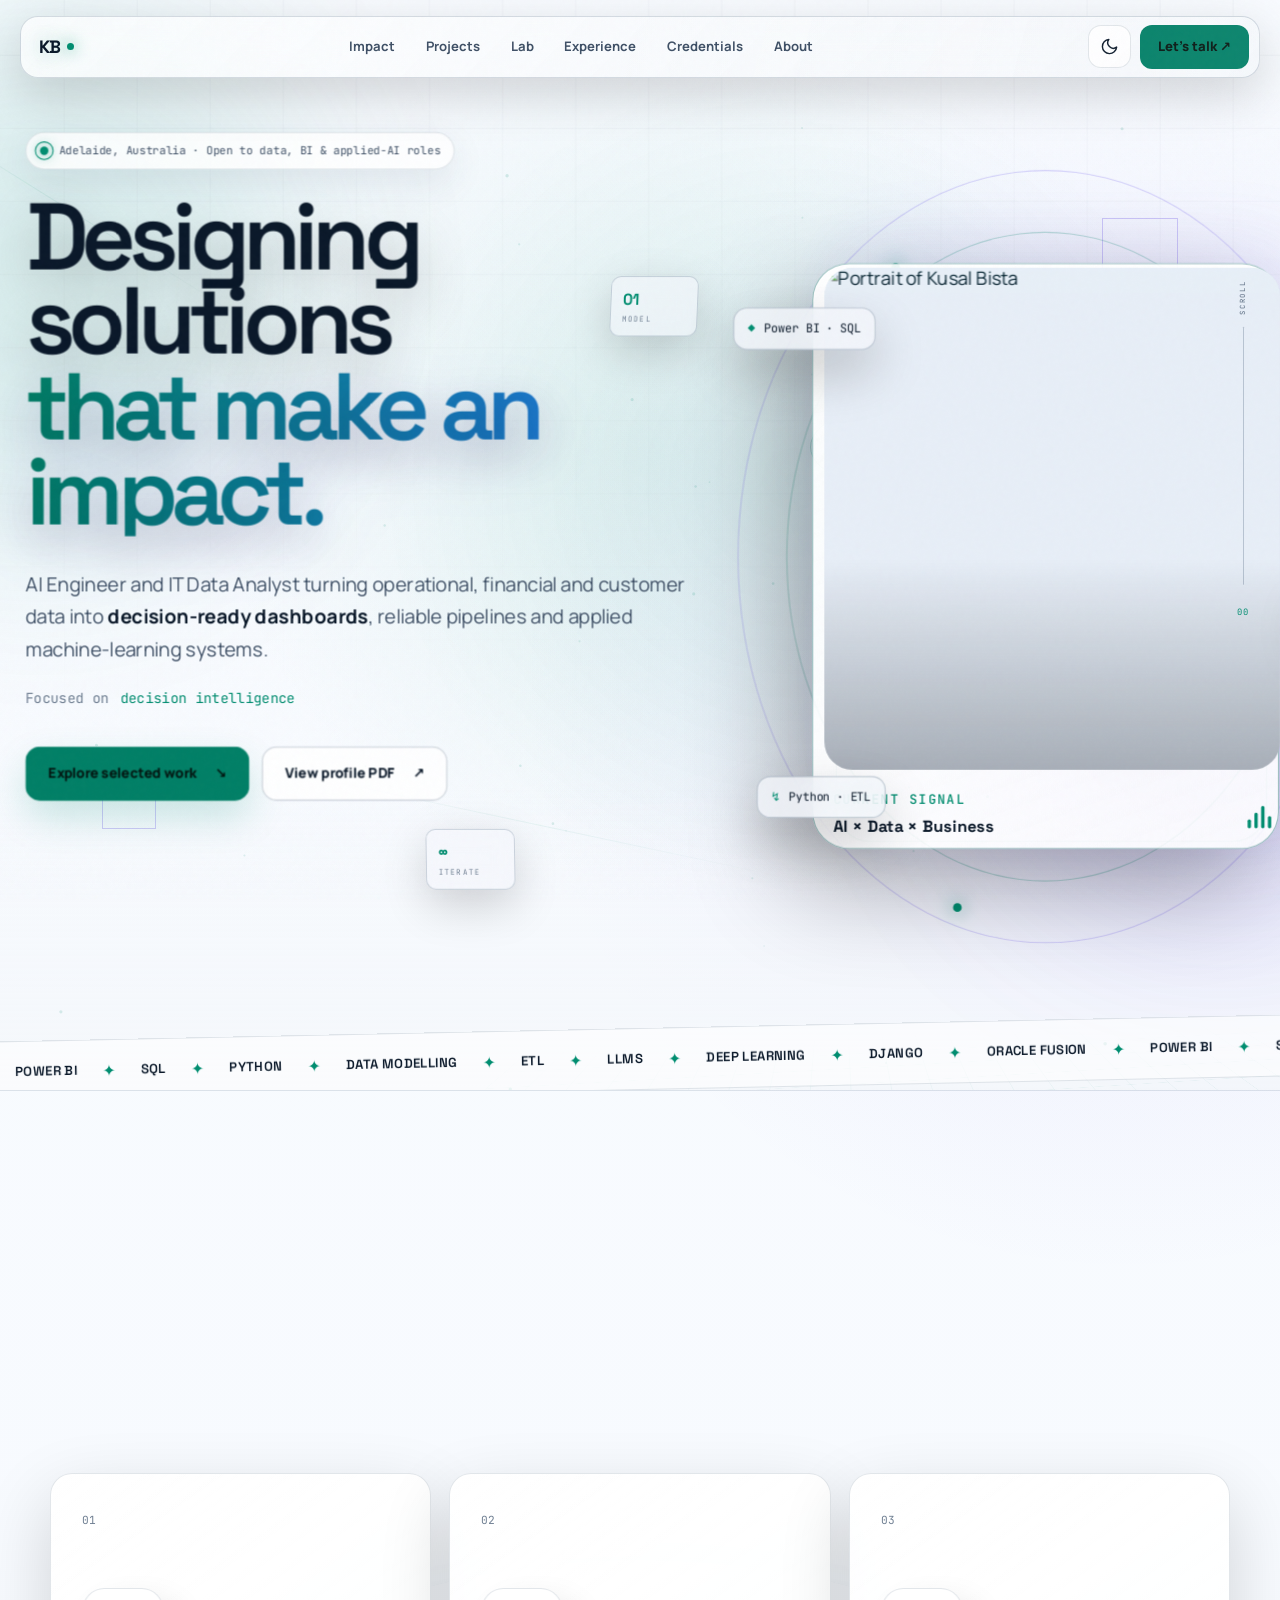
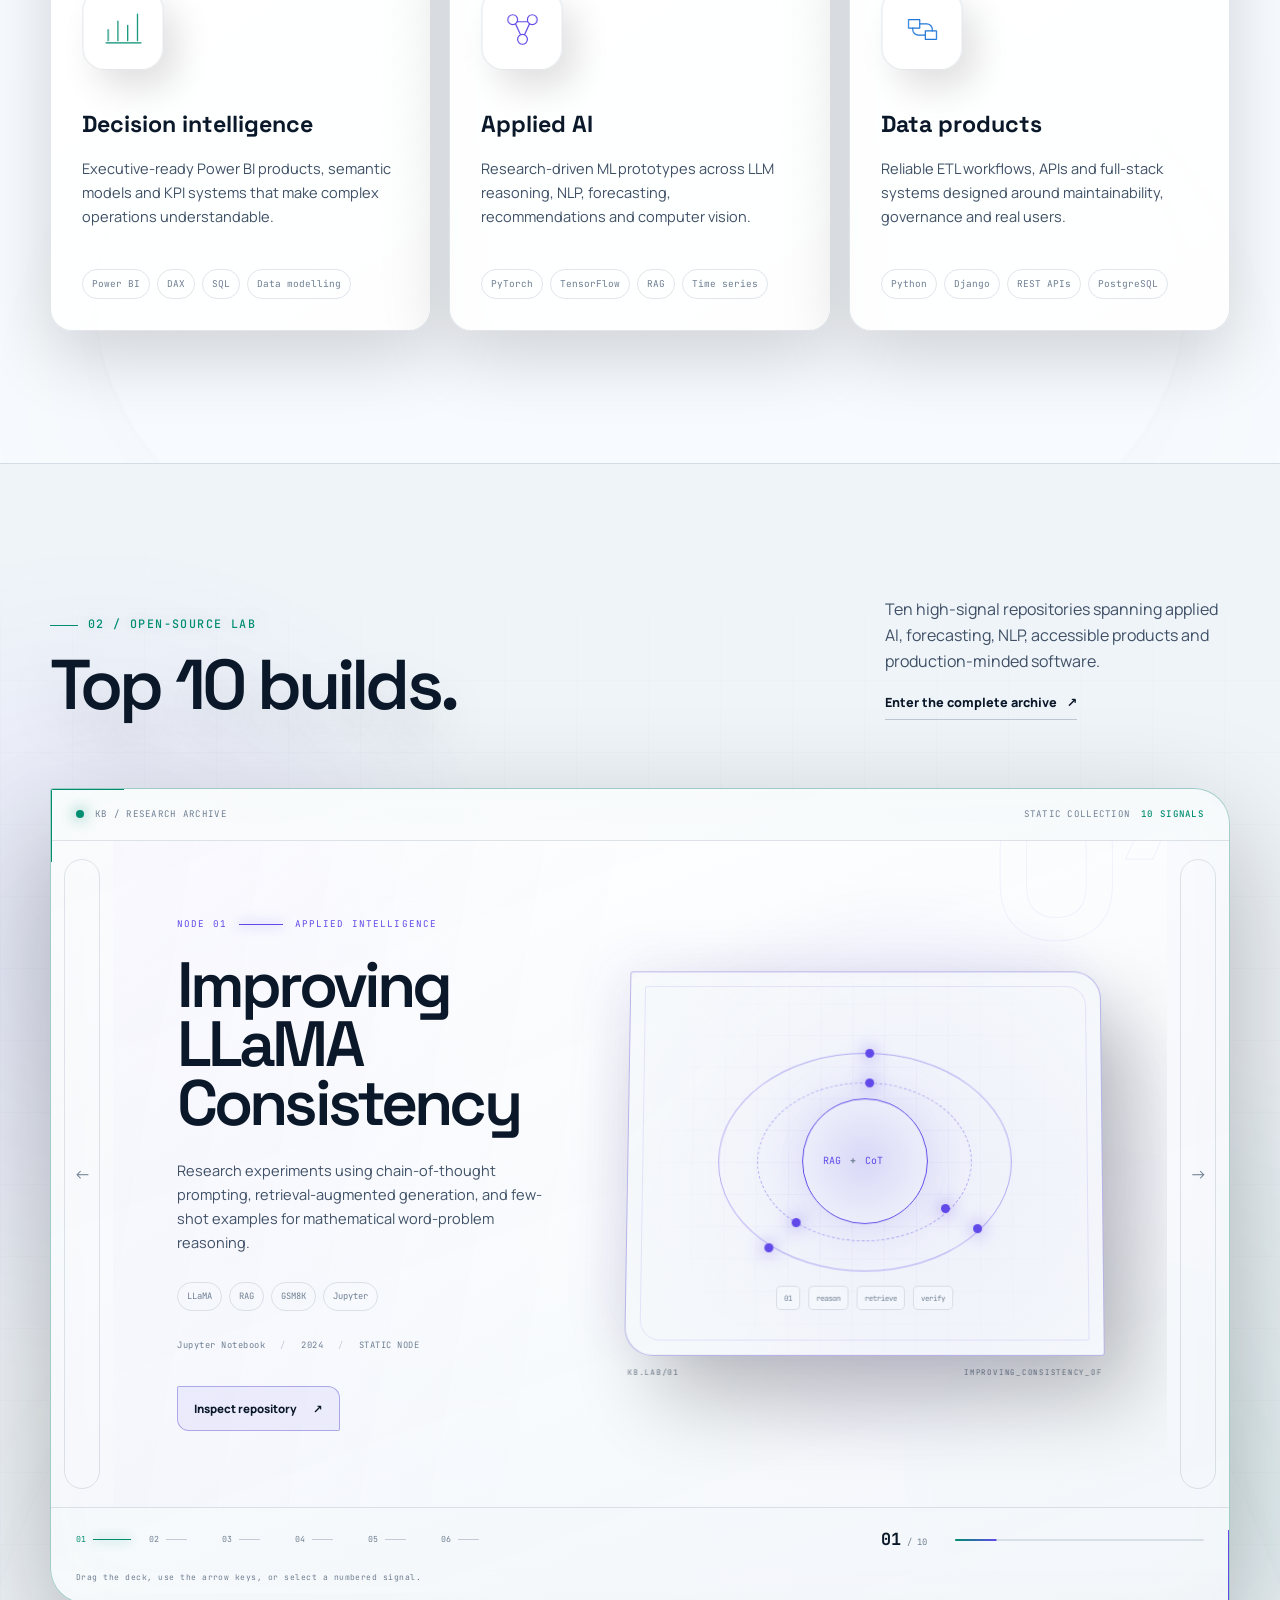
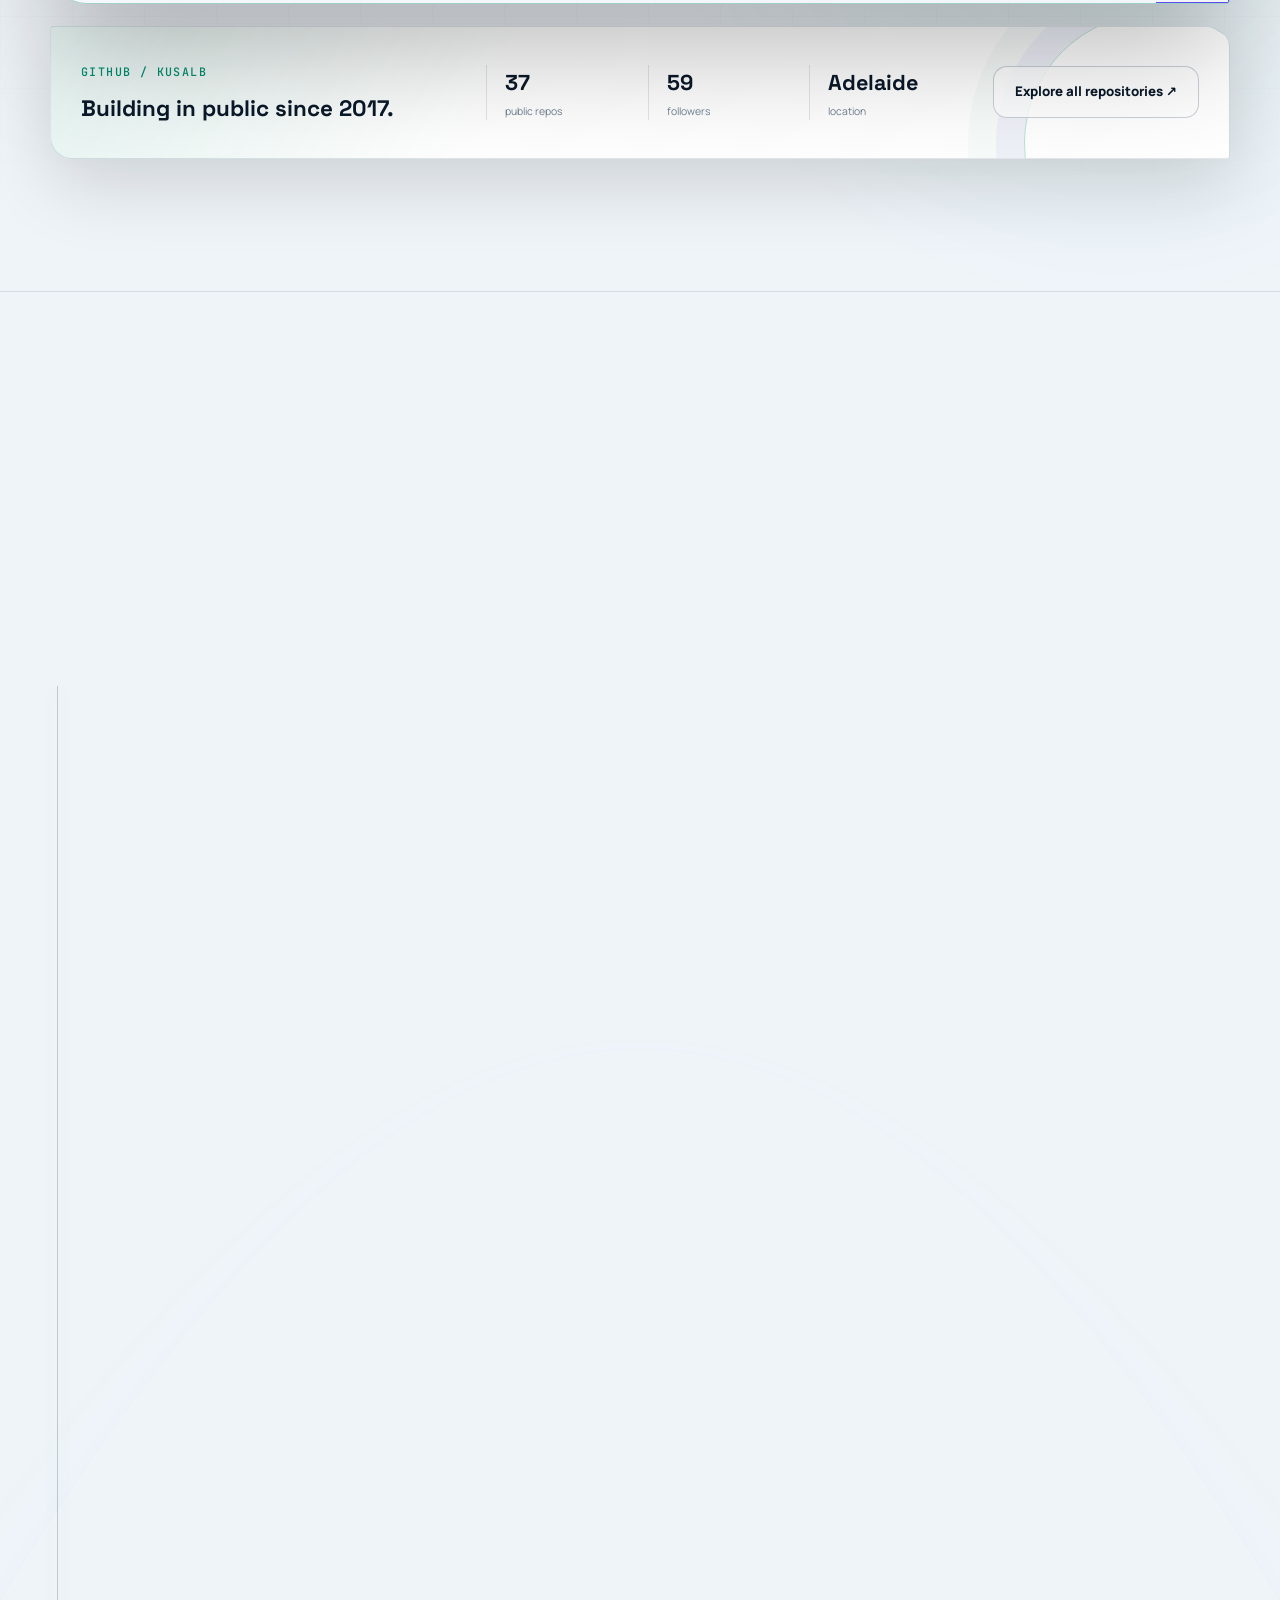
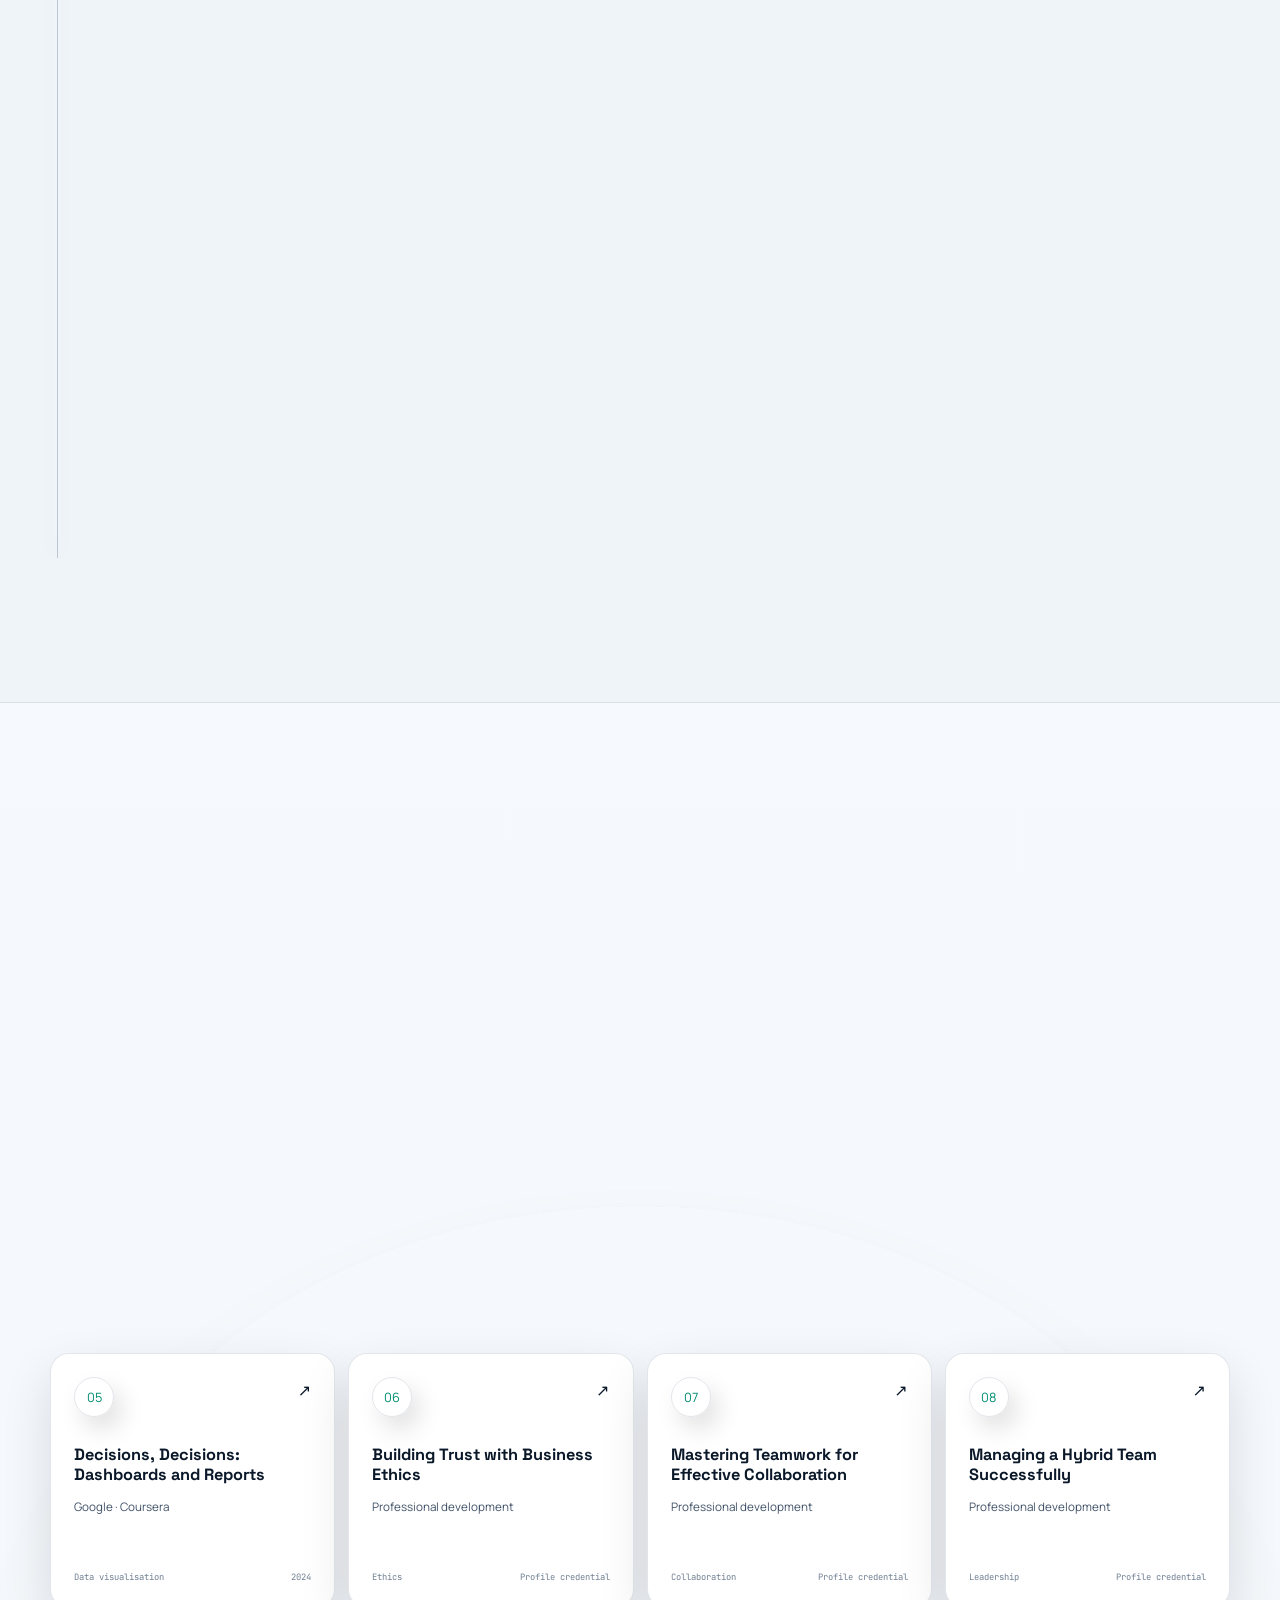
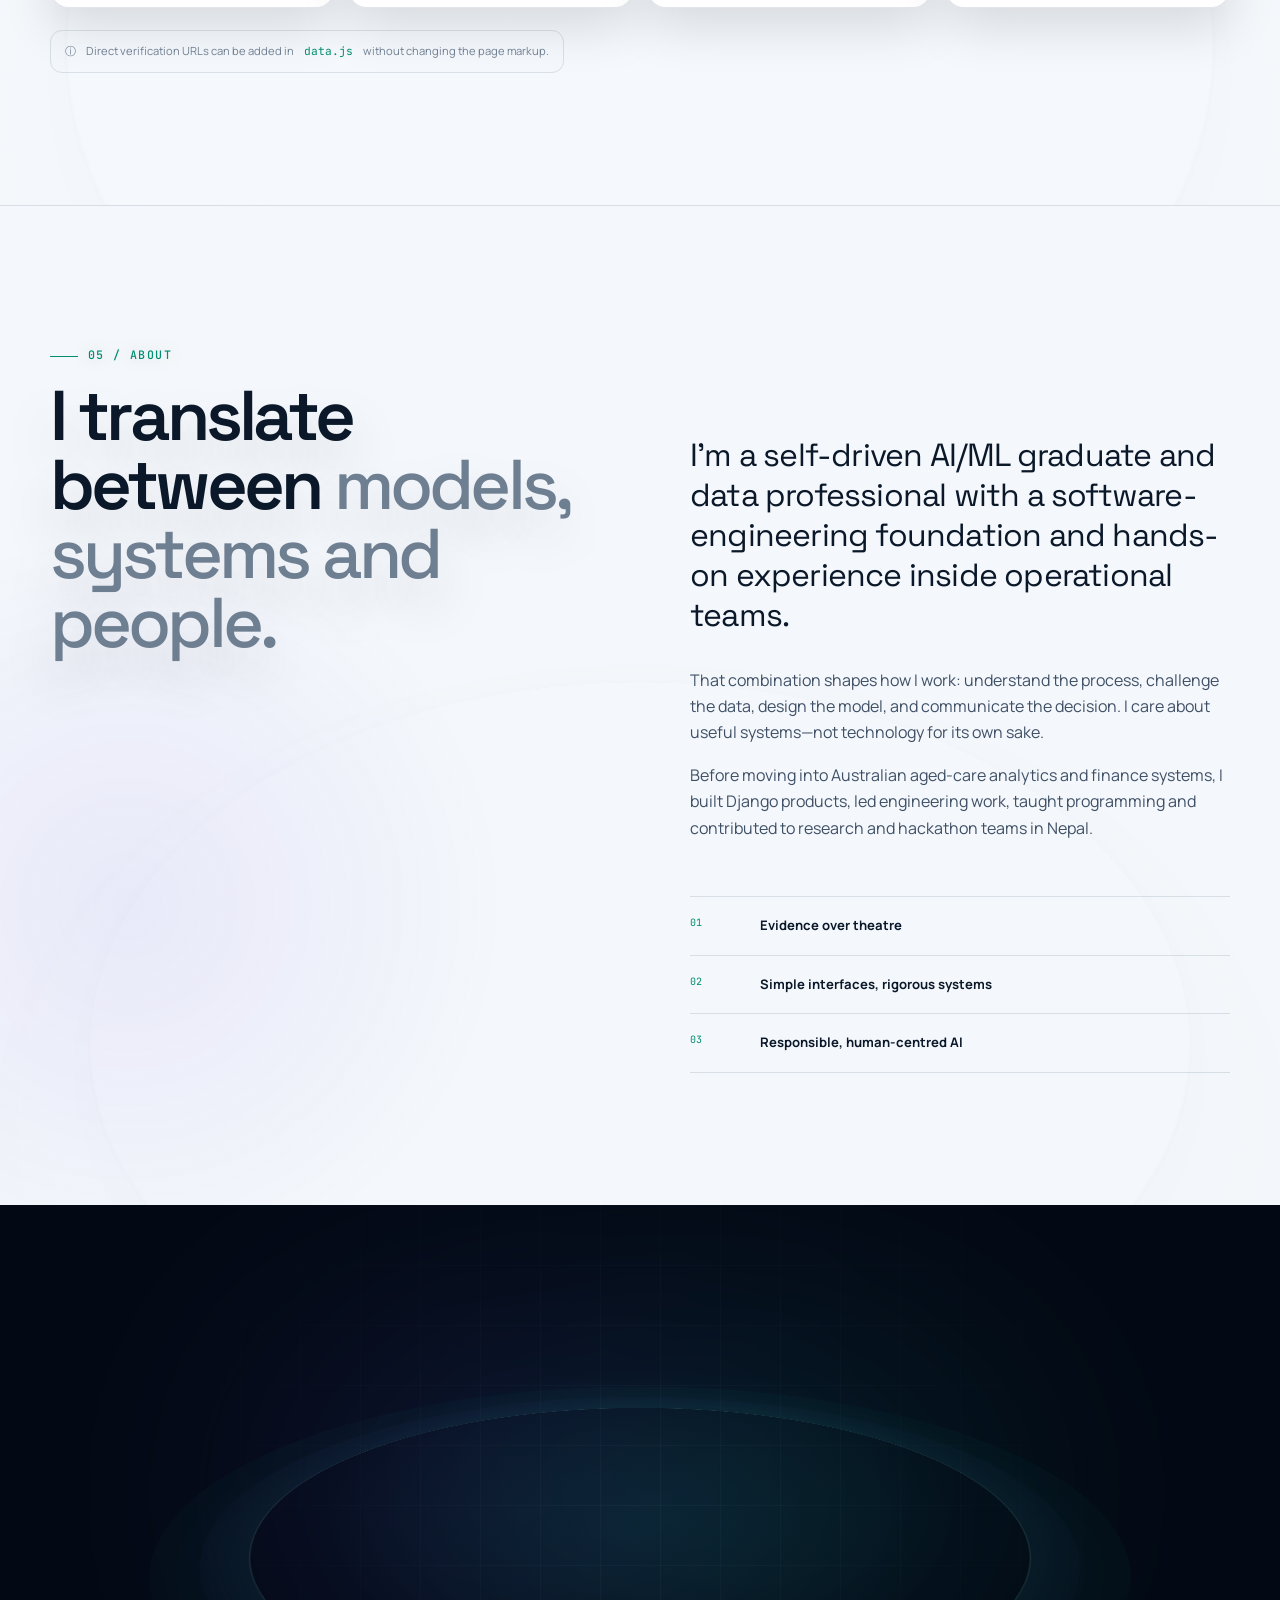
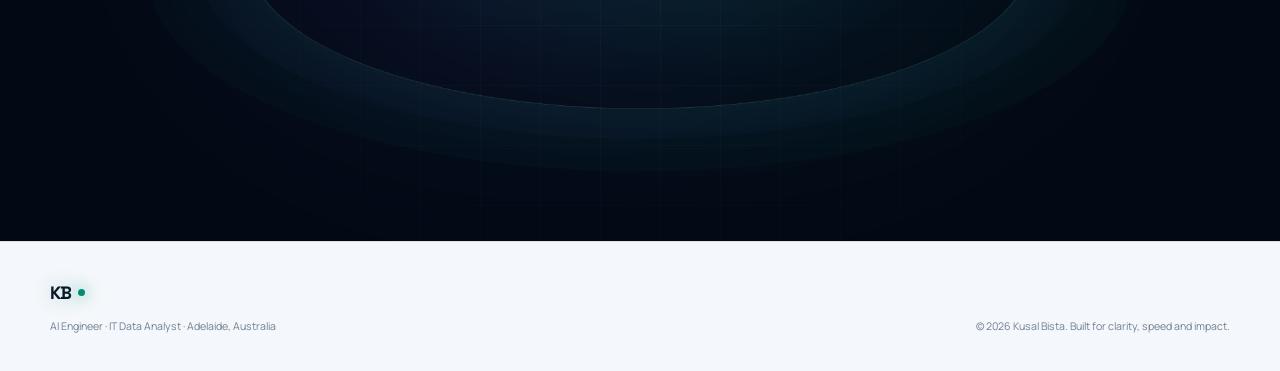
==== commit 852111c5: "Update index.html" ====
--- a/index.html
+++ b/index.html
@@ -236,7 +236,7 @@
               <picture>
                 <source srcset="assets/kusal-bista.webp" type="image/webp">
                 <img
-                  src="assets/kusalb.png"
+                  src="assets/kusal-bista.png"
                   width="800"
                   height="800"
                   alt="Portrait of Kusal Bista"
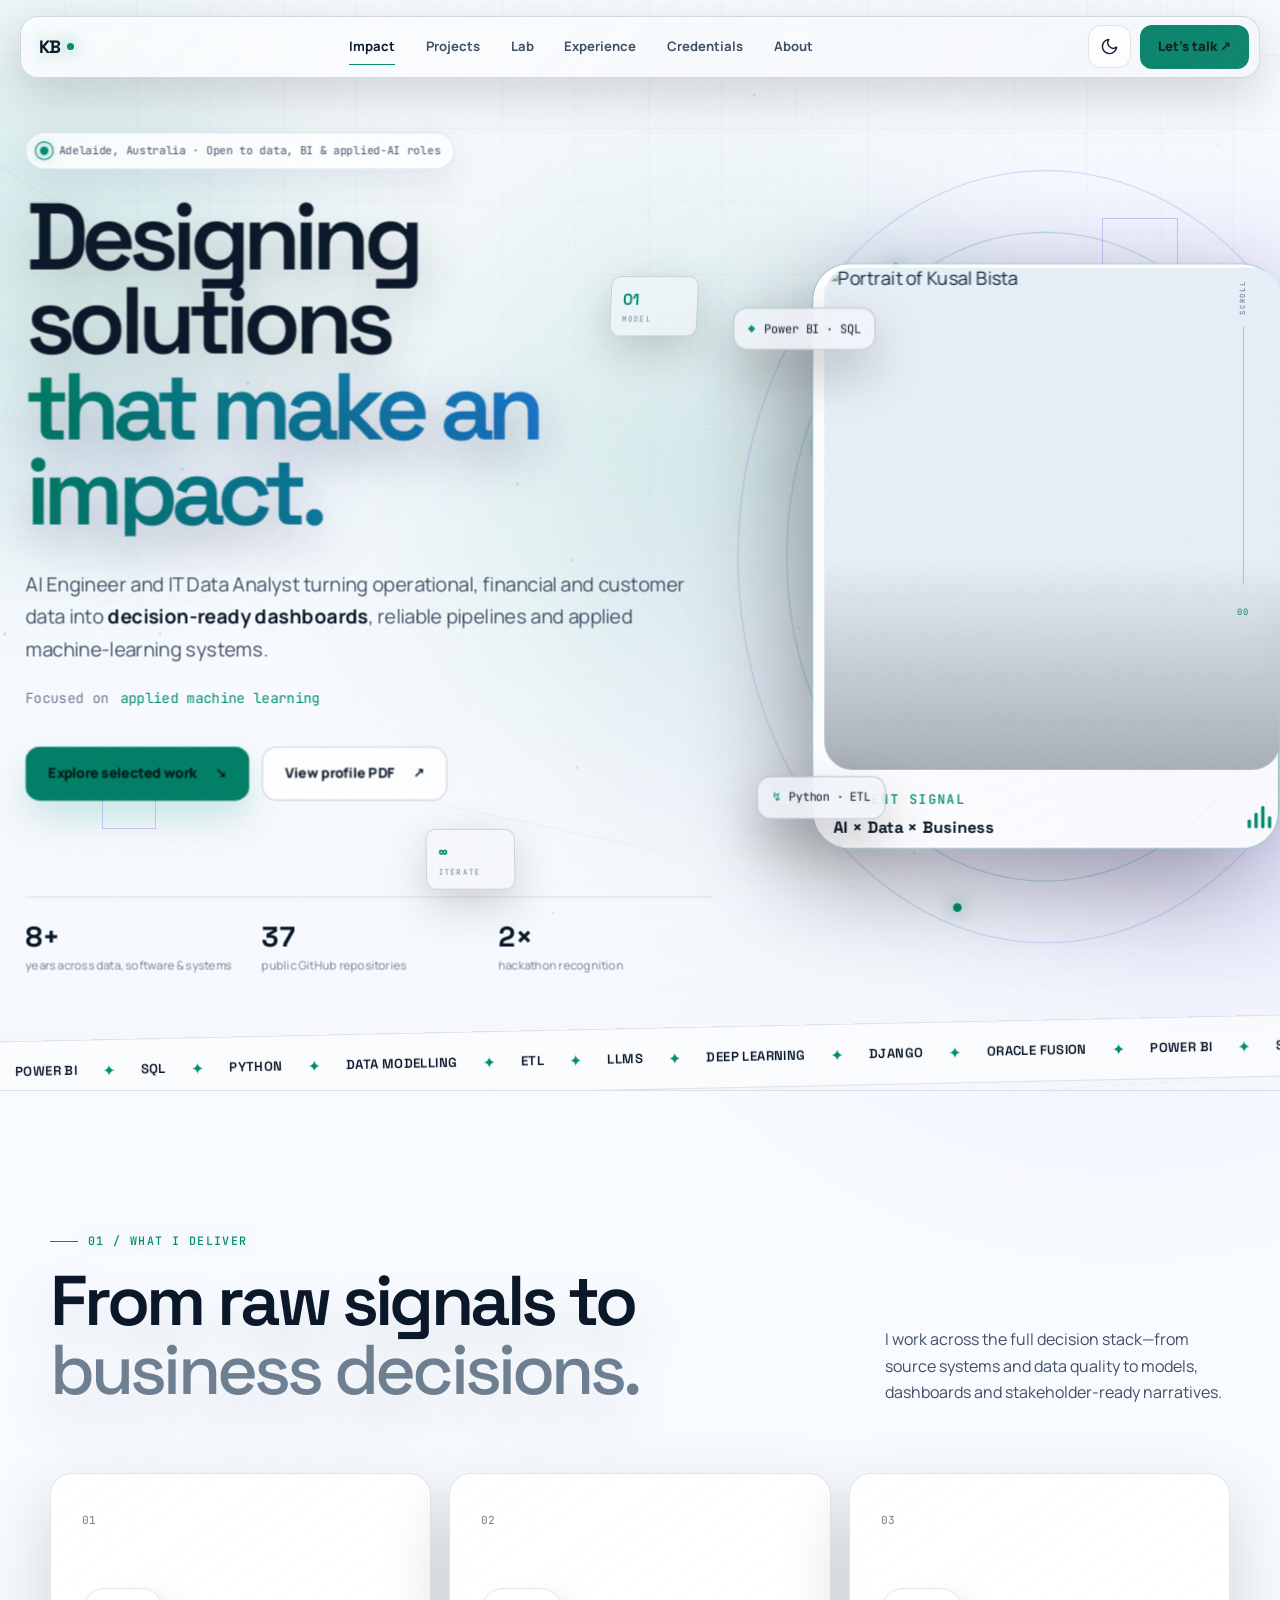
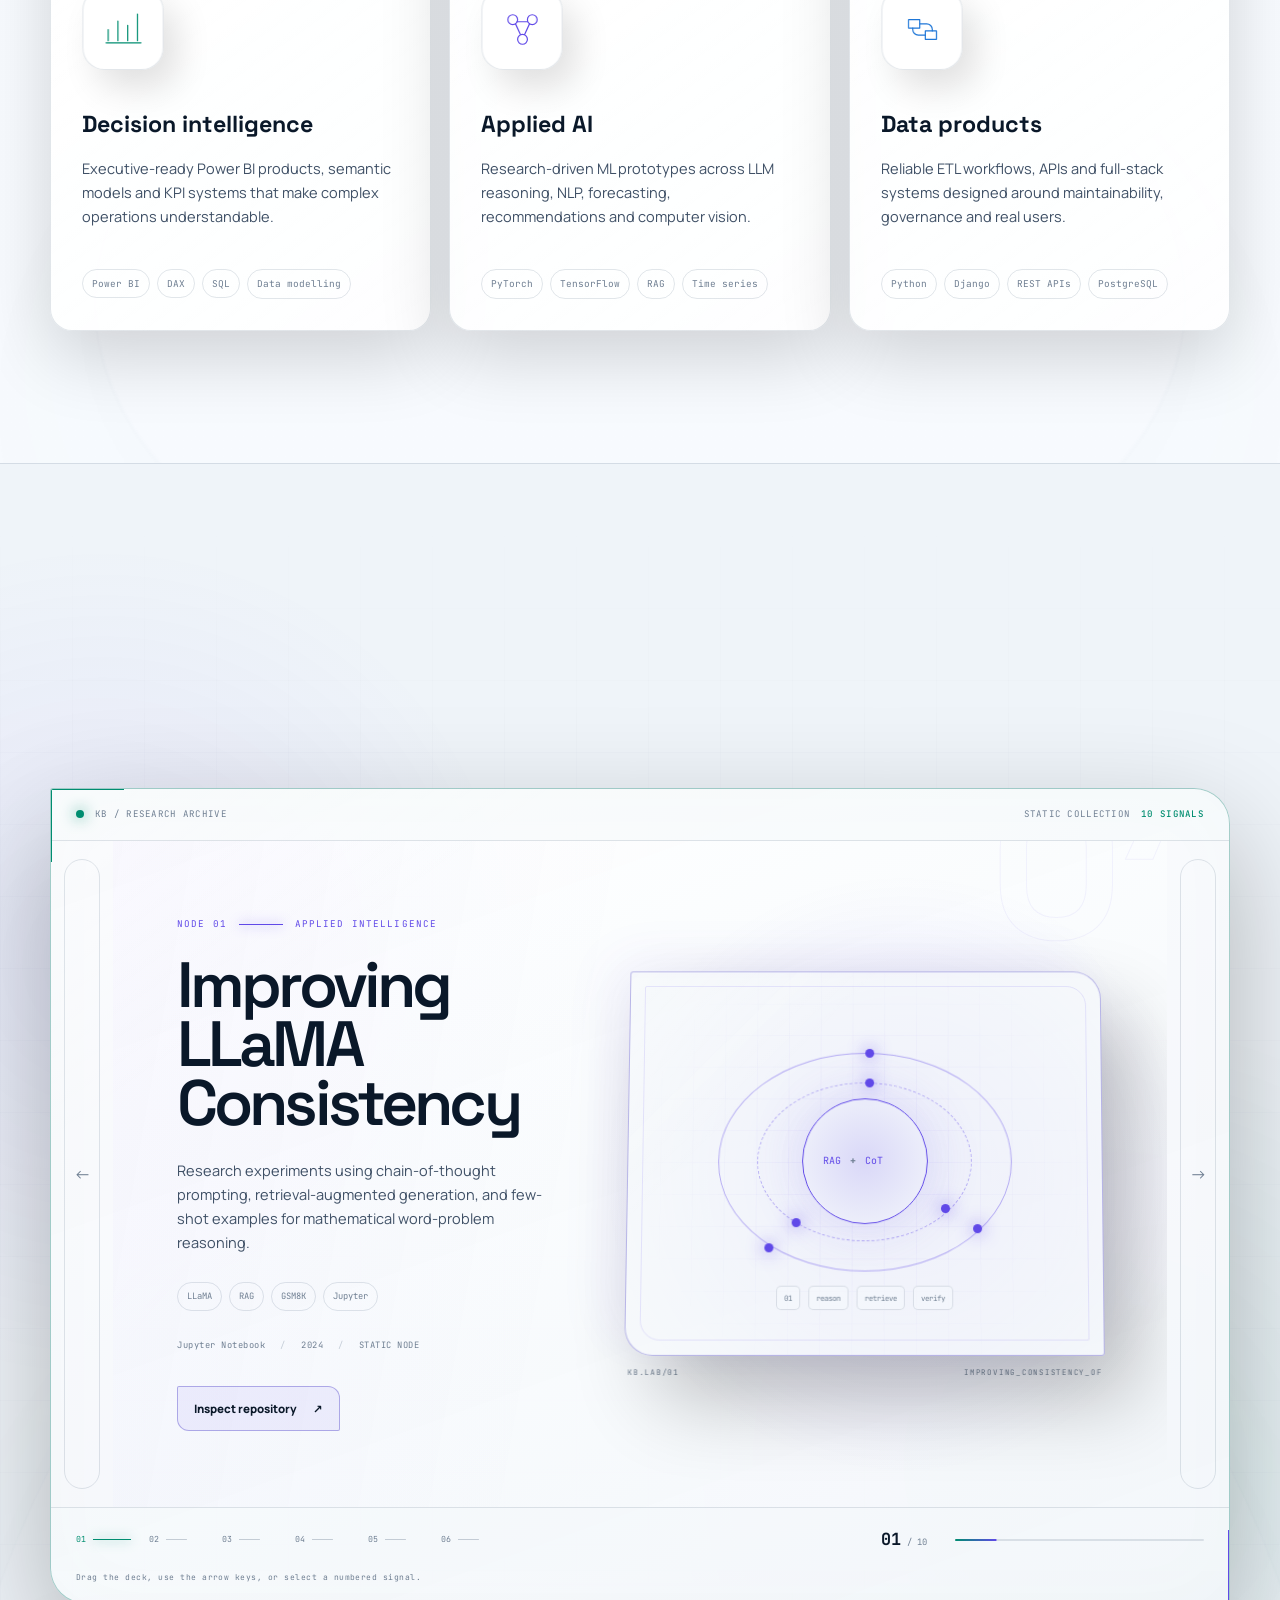
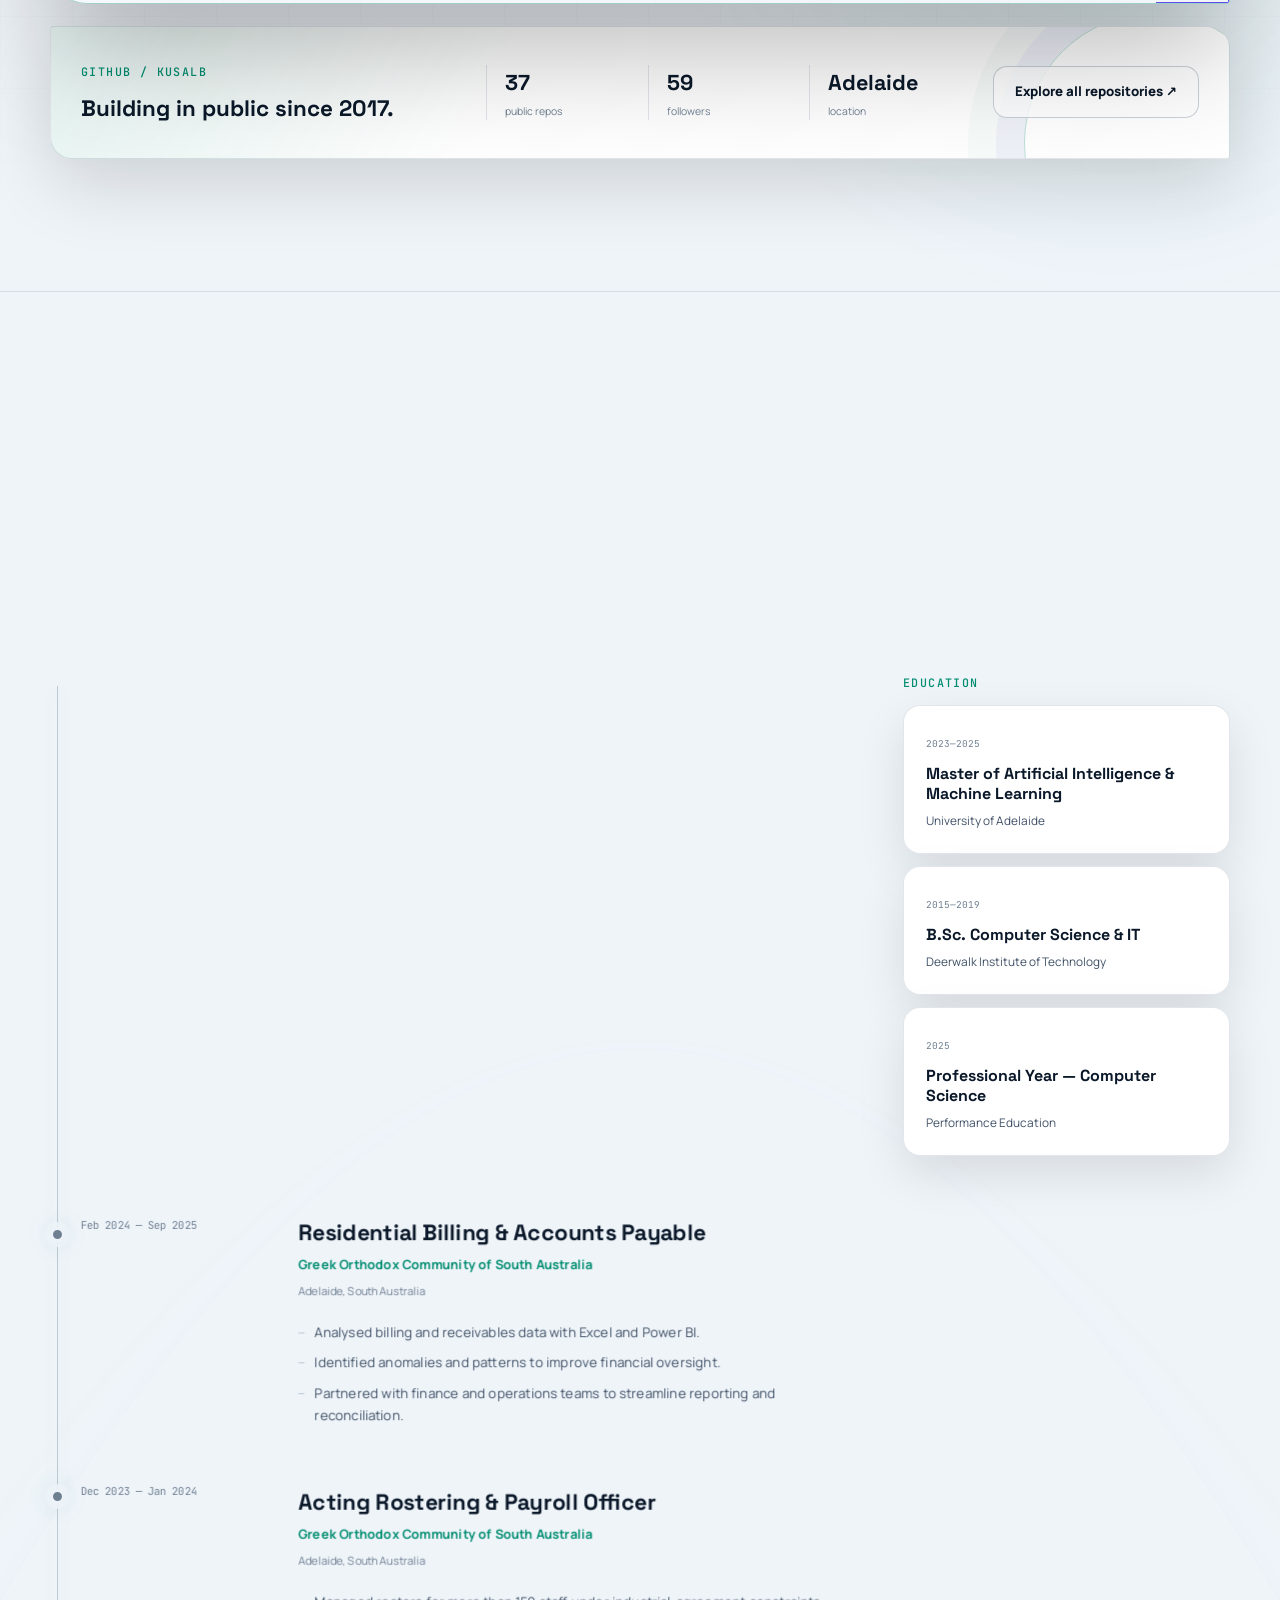
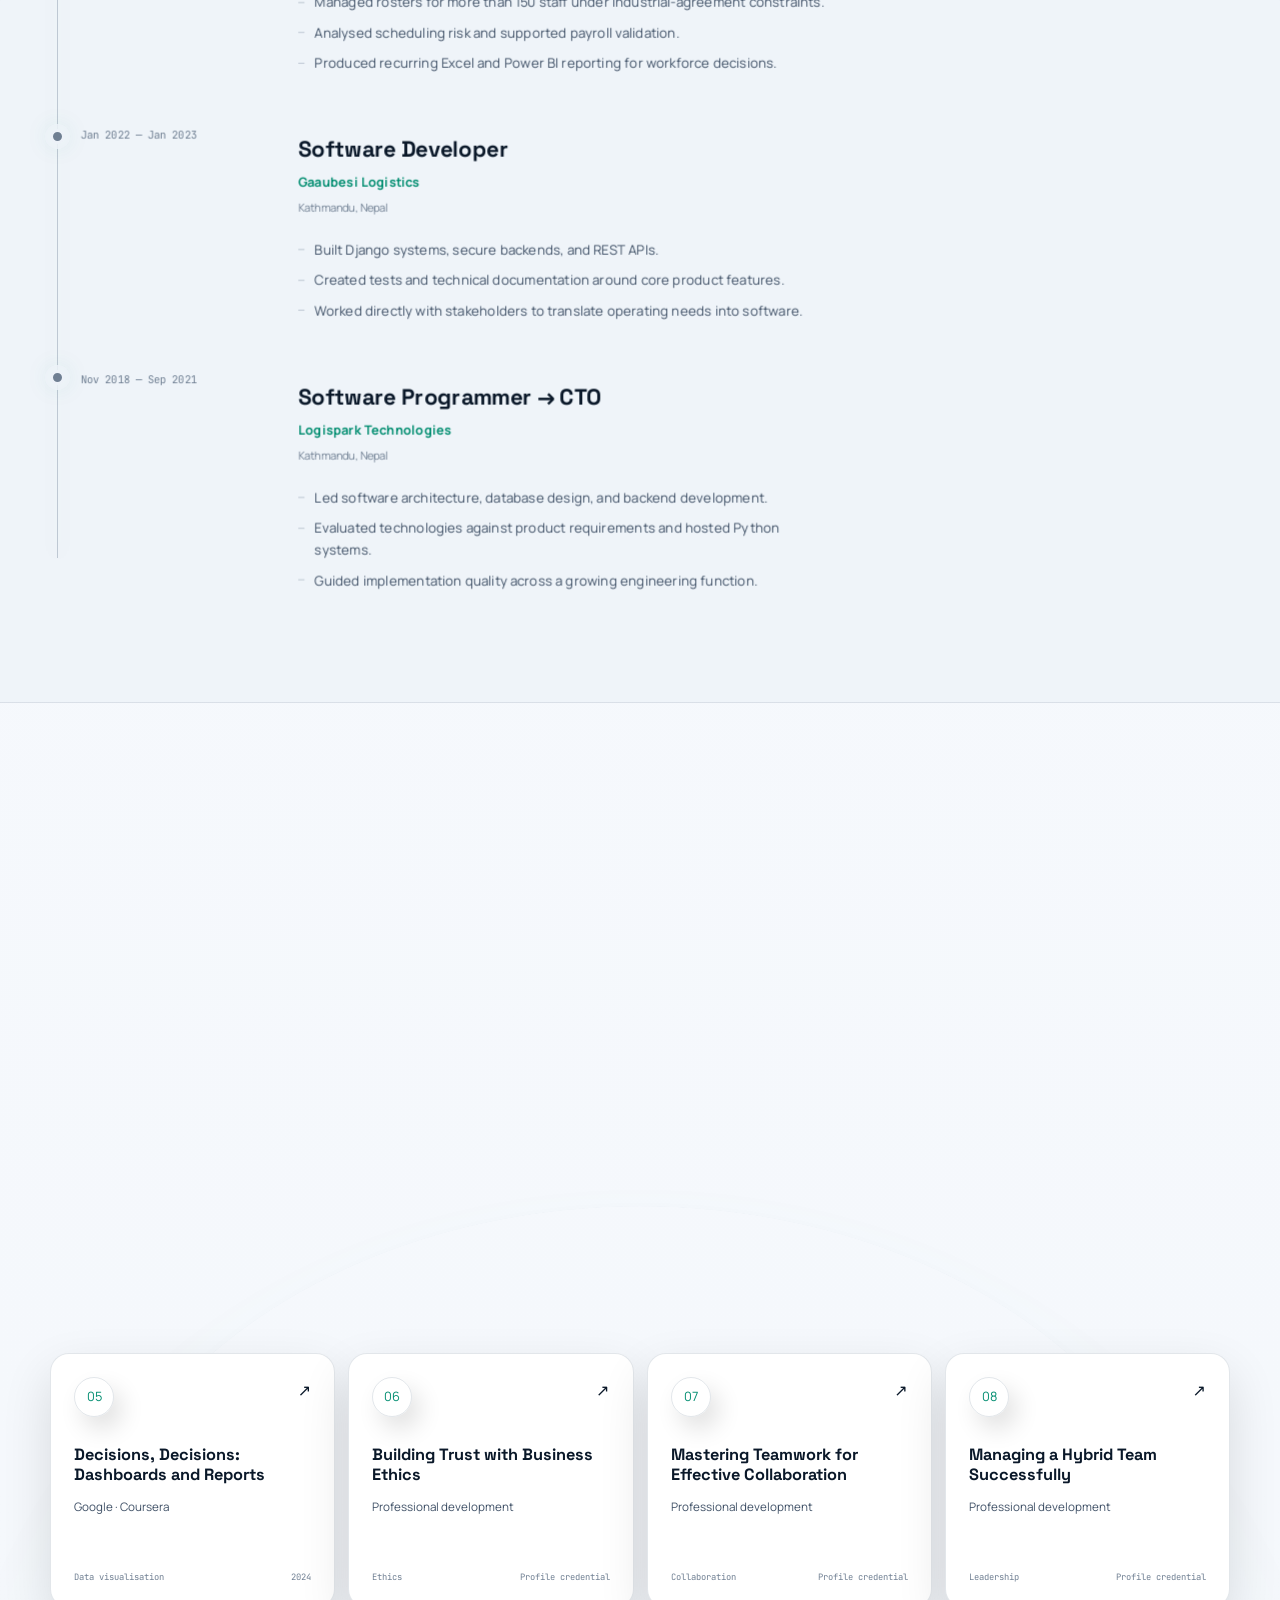
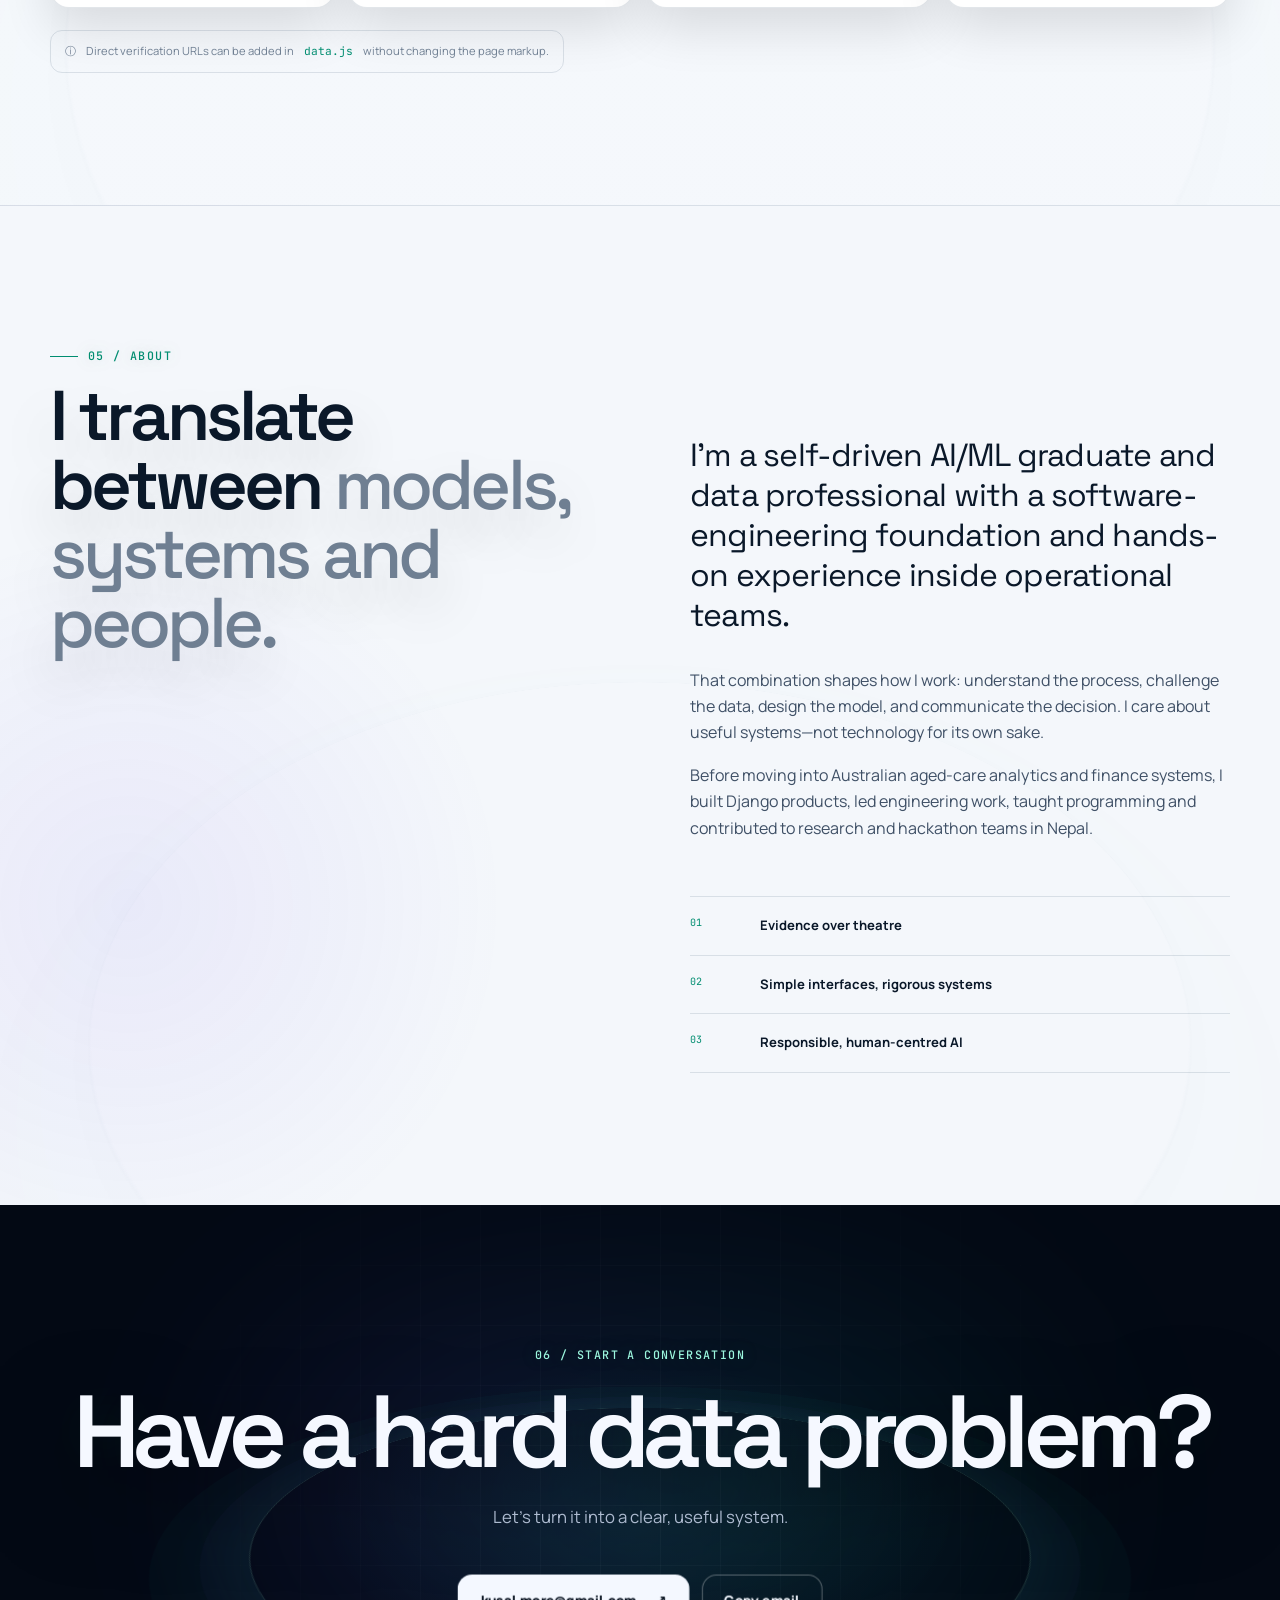
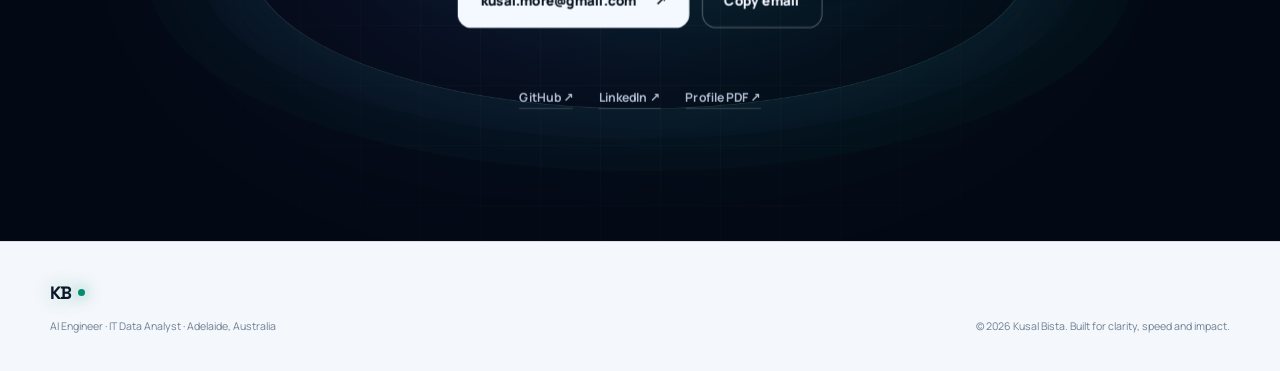
==== commit c05bb607: "Update index.html" ====
--- a/index.html
+++ b/index.html
@@ -236,7 +236,7 @@
               <picture>
                 <source srcset="assets/kusal-bista.webp" type="image/webp">
                 <img
-                  src="assets/kusal-bista.png"
+                  src="assets/kusalb.png"
                   width="800"
                   height="800"
                   alt="Portrait of Kusal Bista"
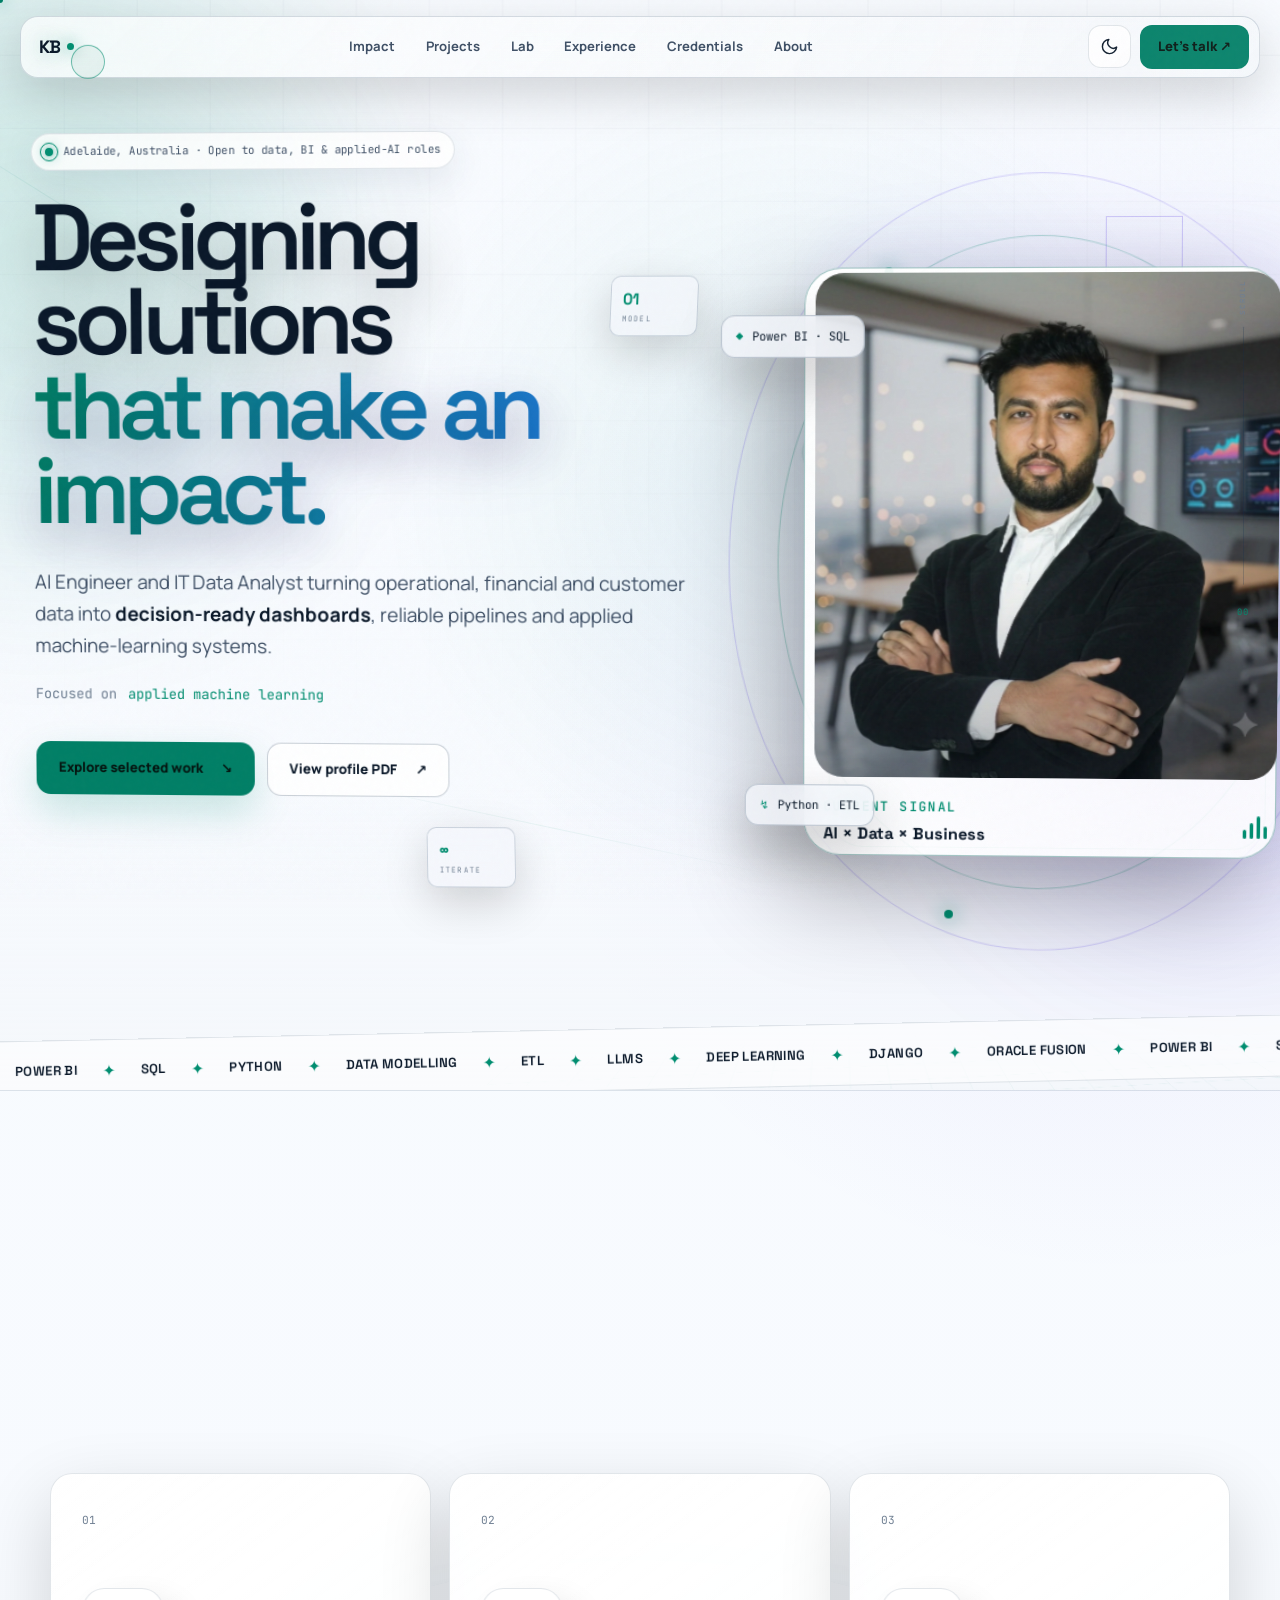
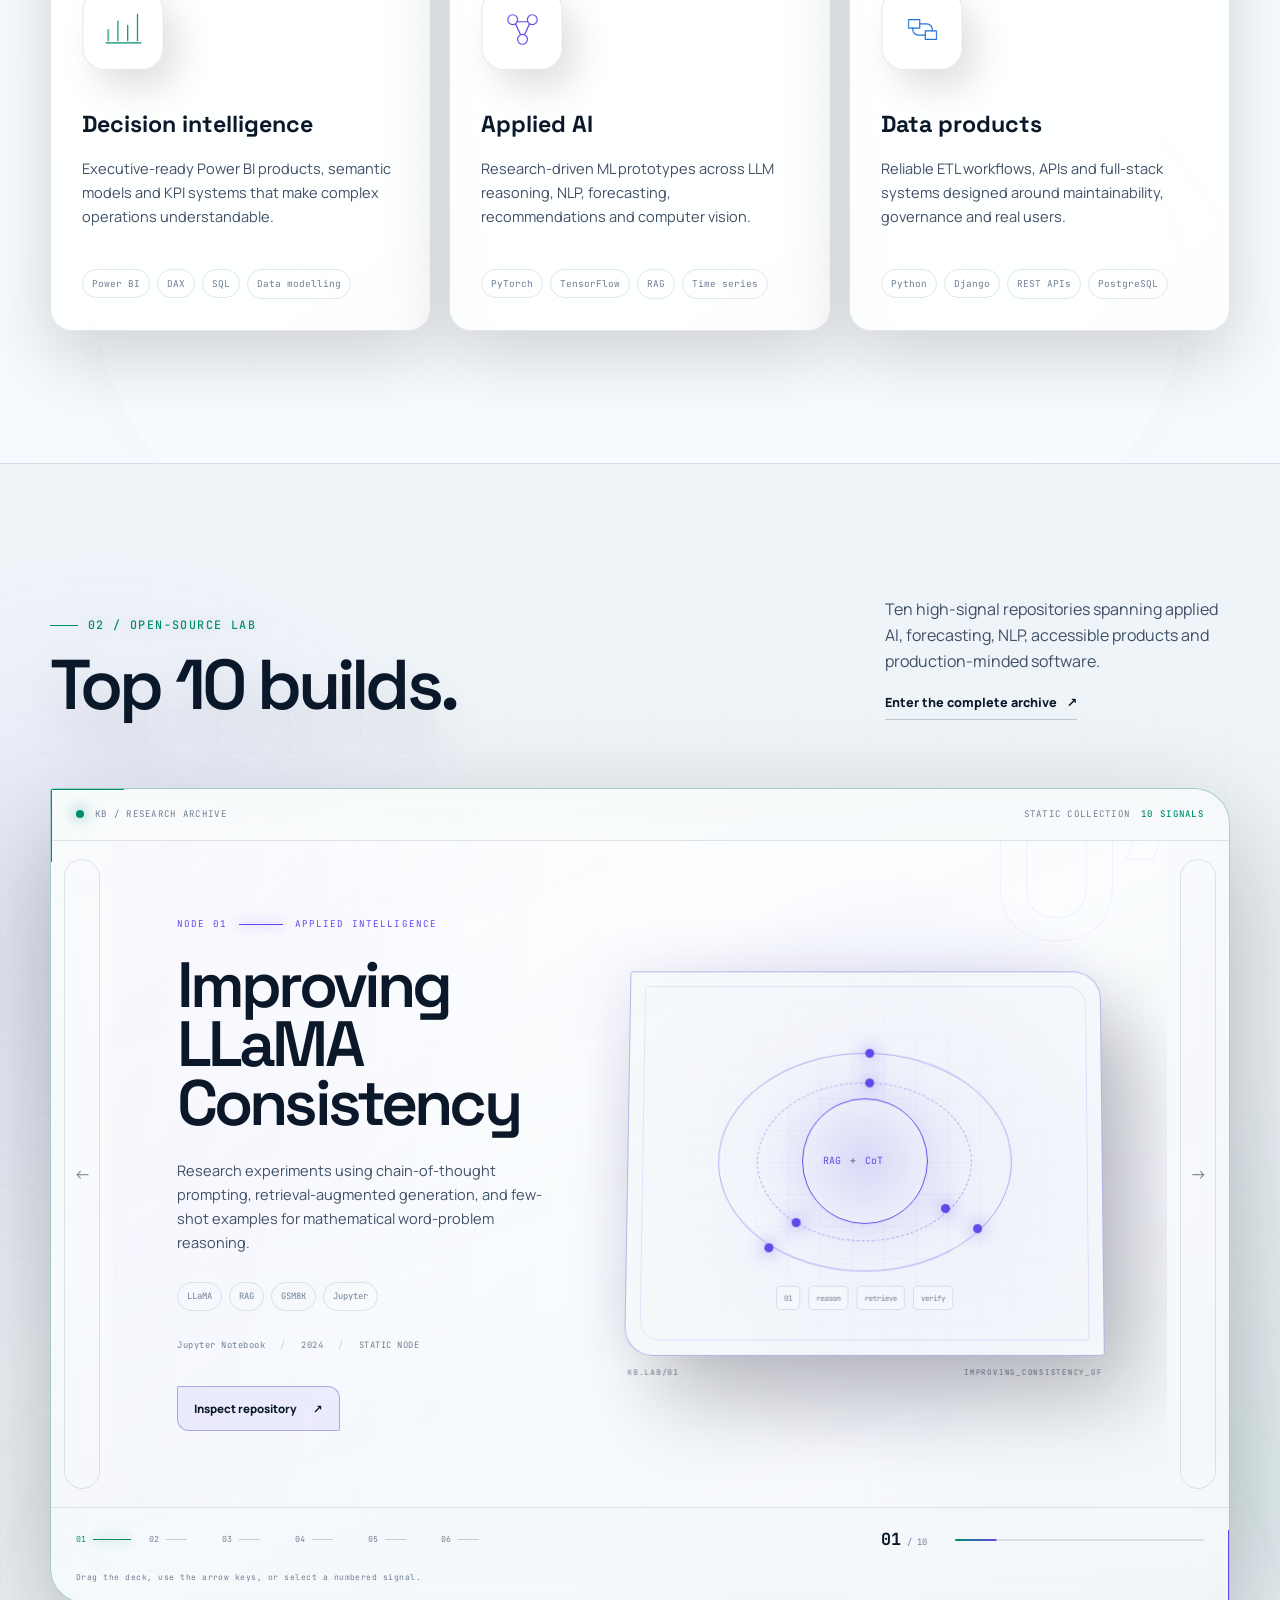
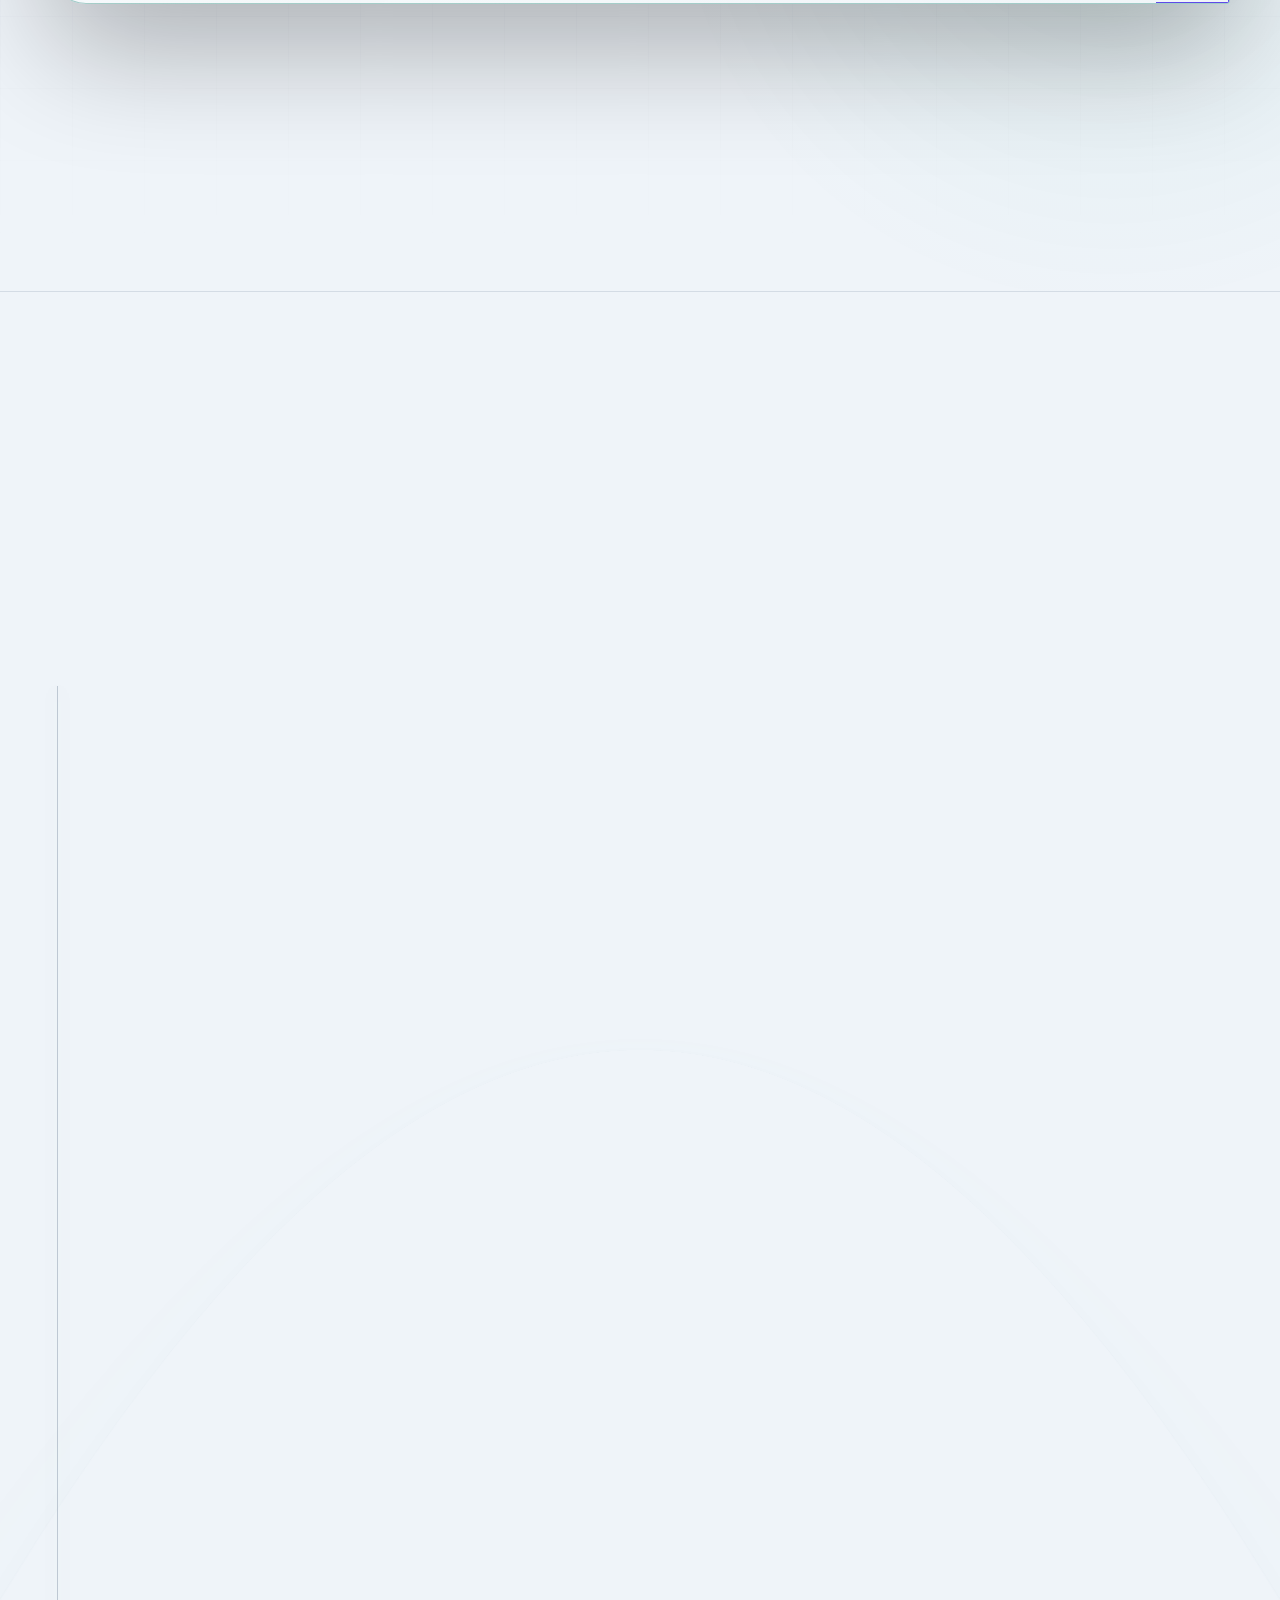
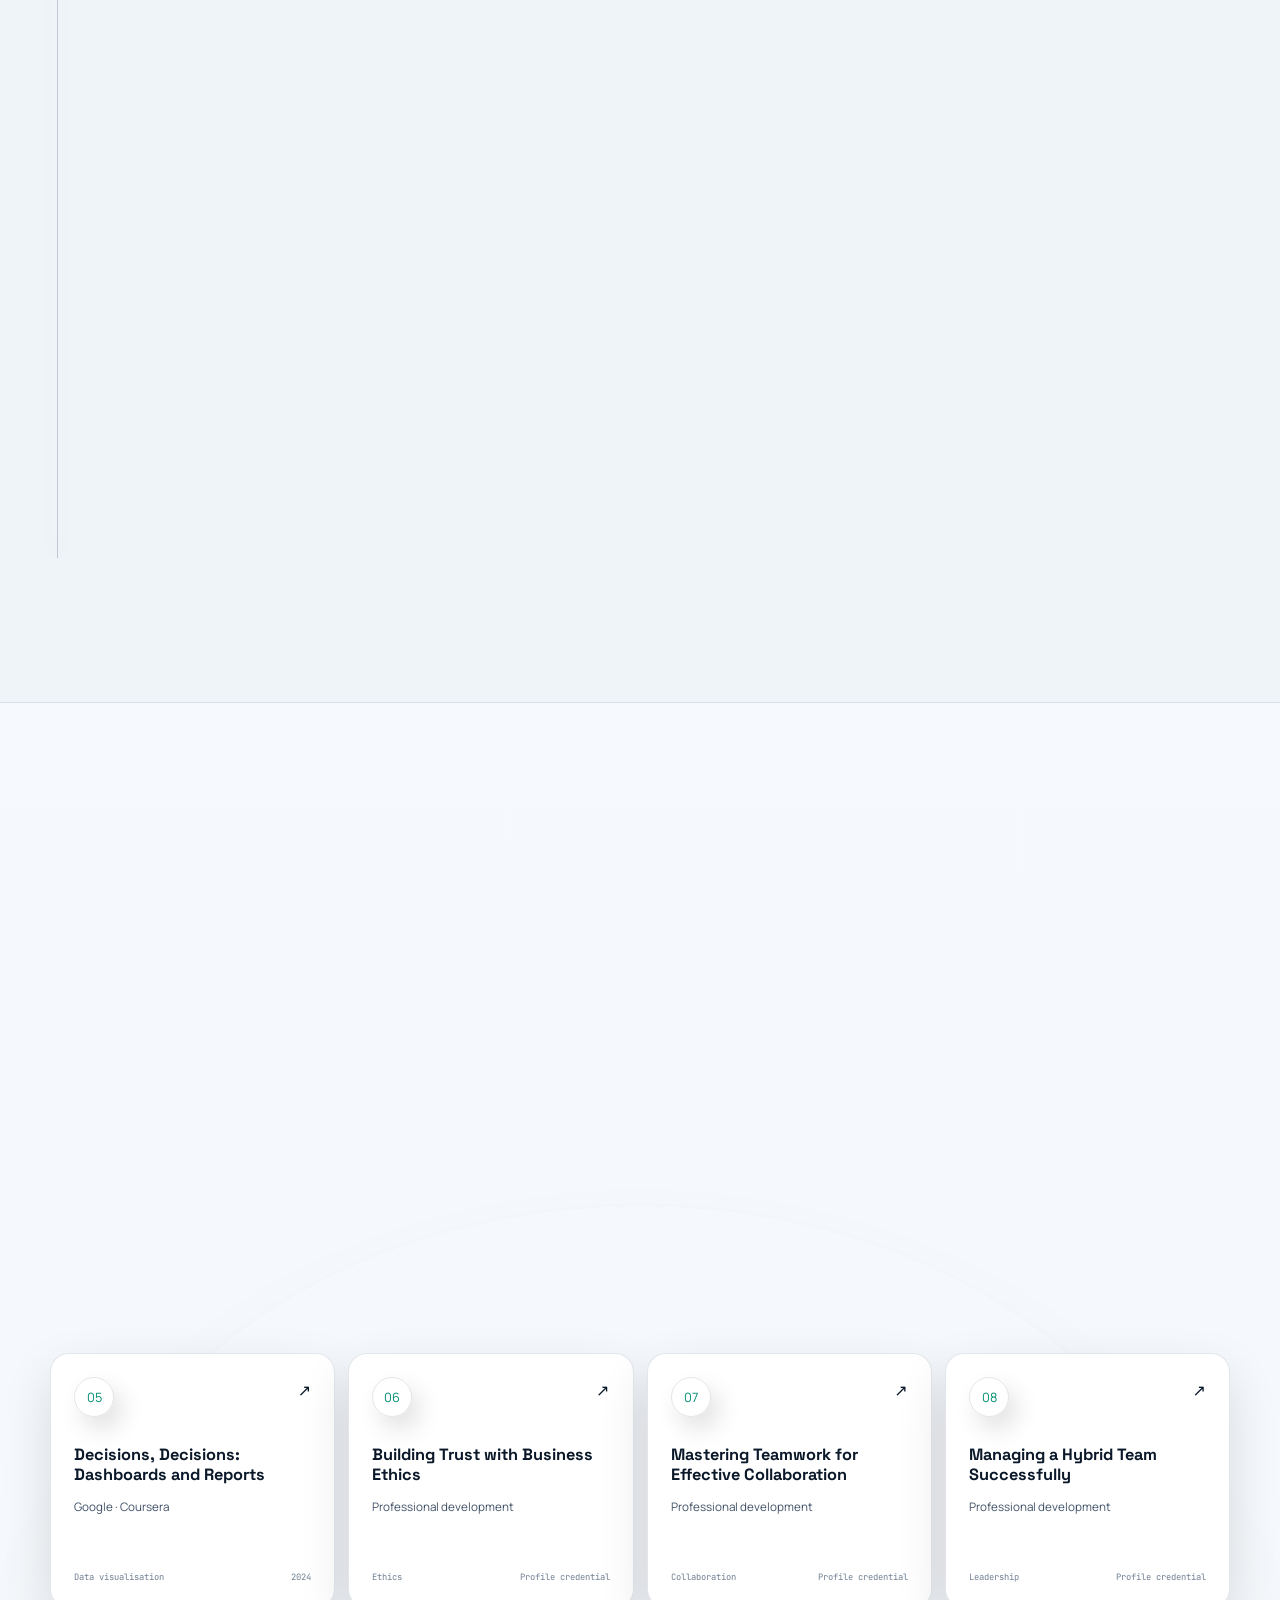
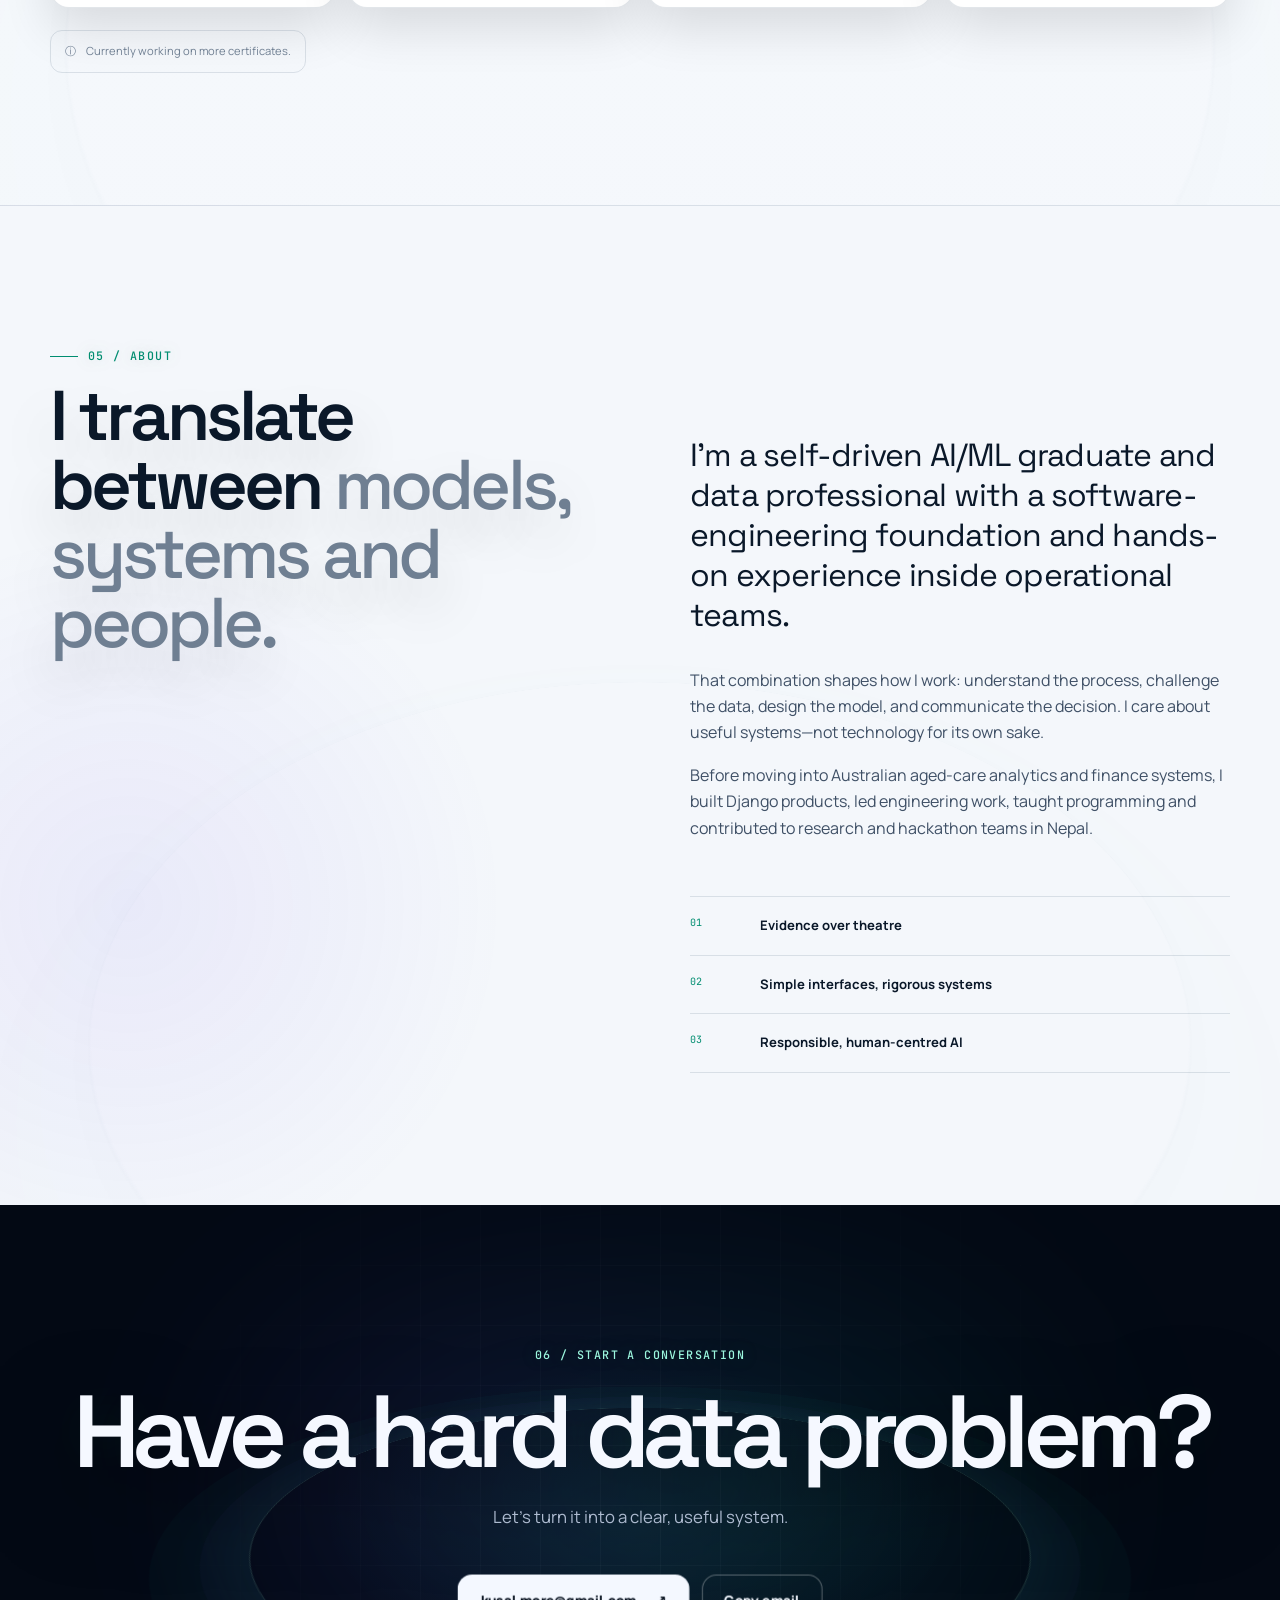
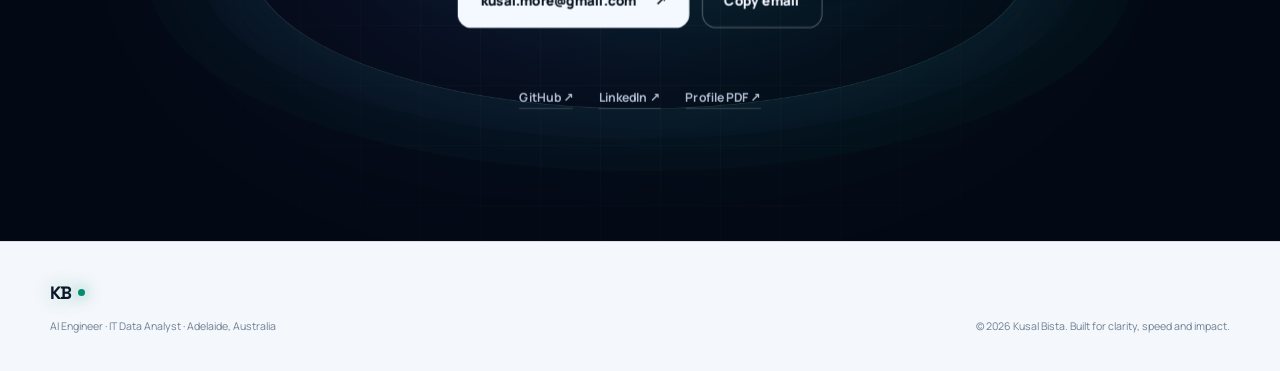
==== commit c404e710: "Update index.html" ====
--- a/index.html
+++ b/index.html
@@ -578,7 +578,7 @@
 
         <div class="credential-note reveal">
           <span aria-hidden="true">ⓘ</span>
-          Direct verification URLs can be added in <code>data.js</code> without changing the page markup.
+          Currently working on more certificates.
         </div>
       </div>
     </section>
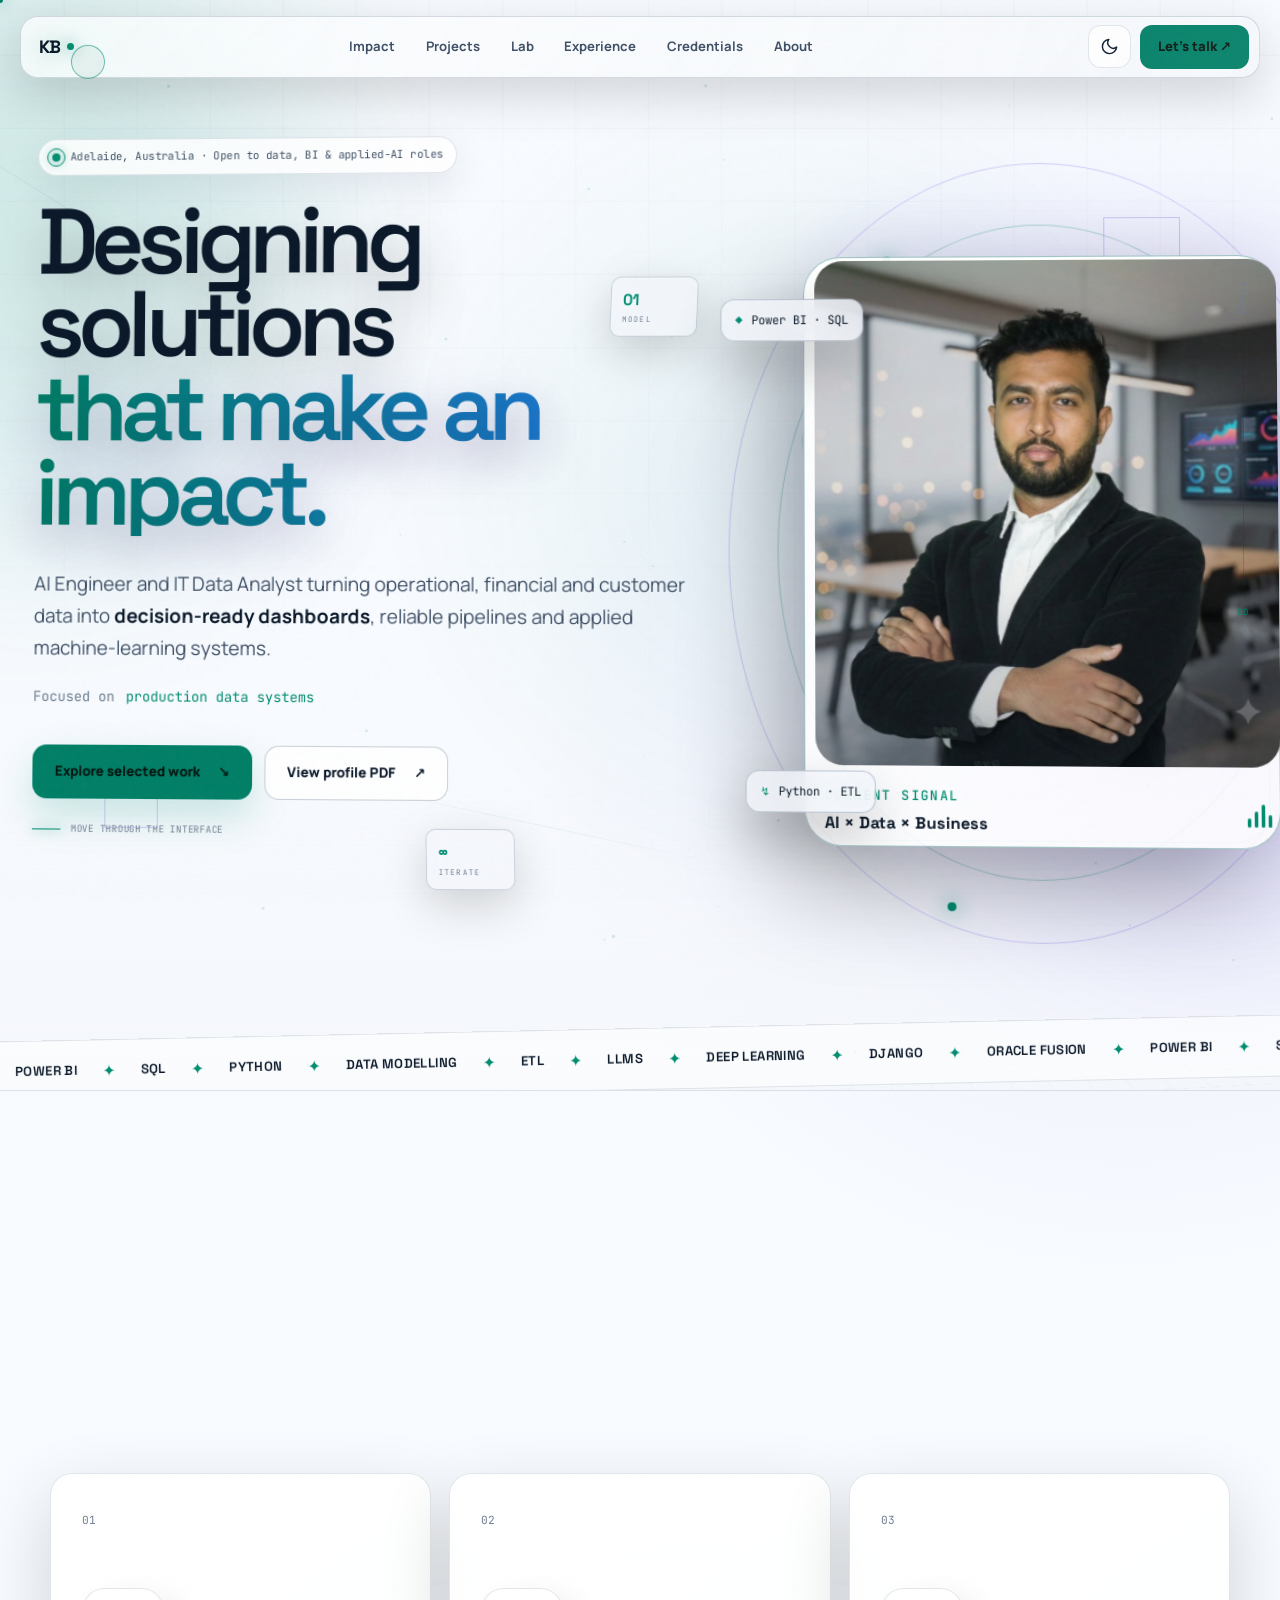
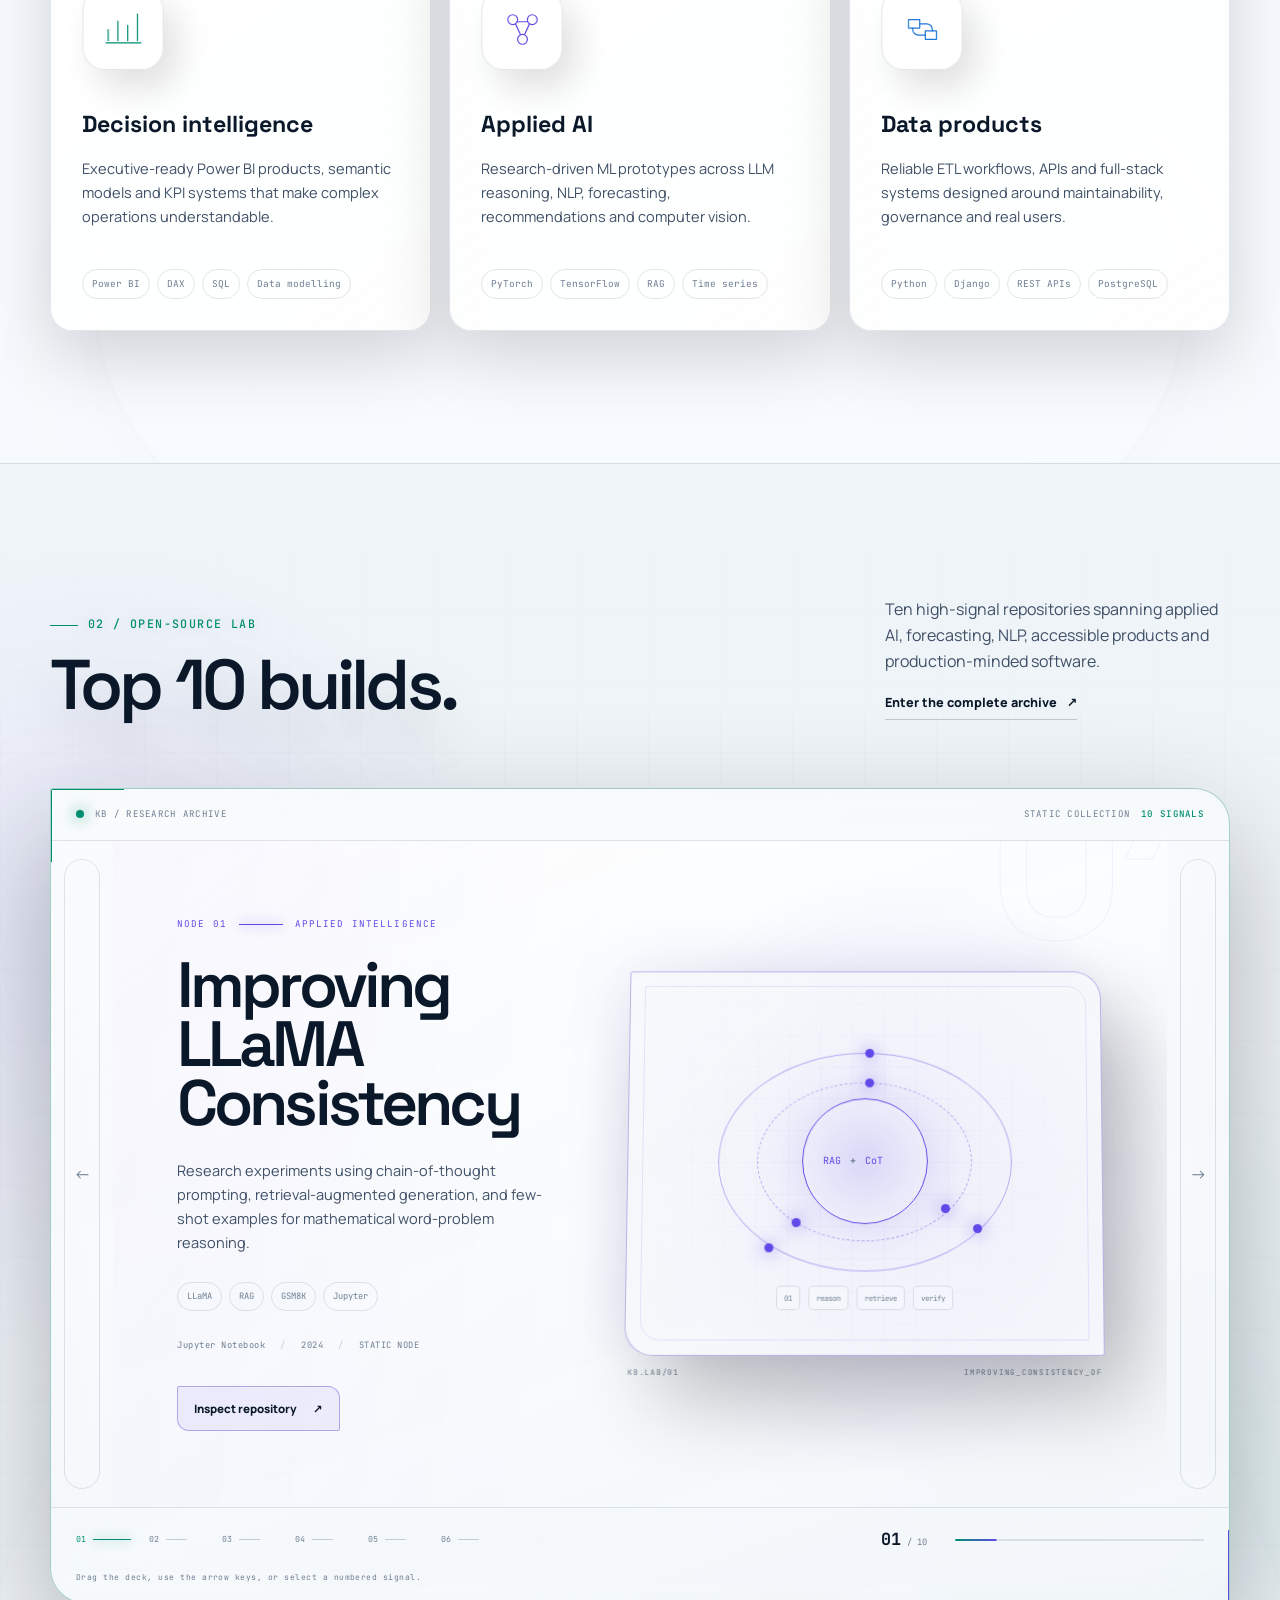
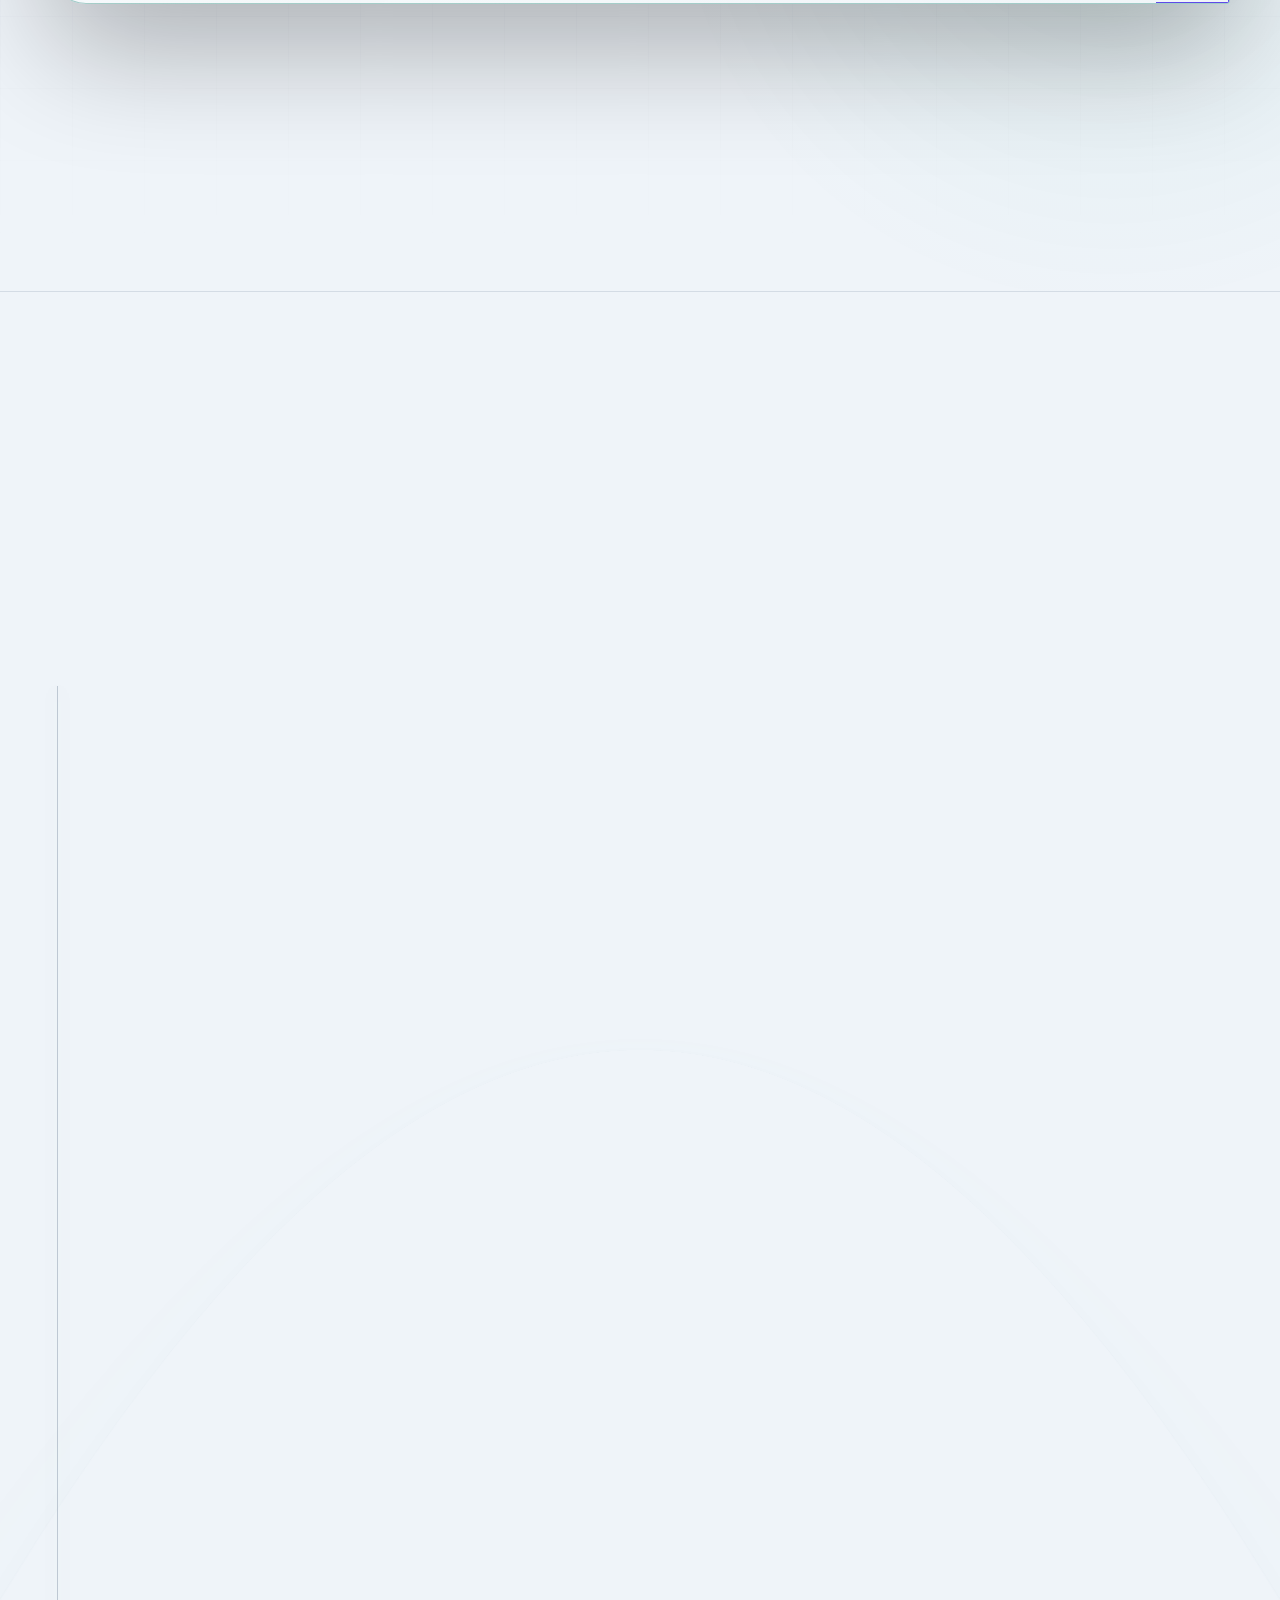
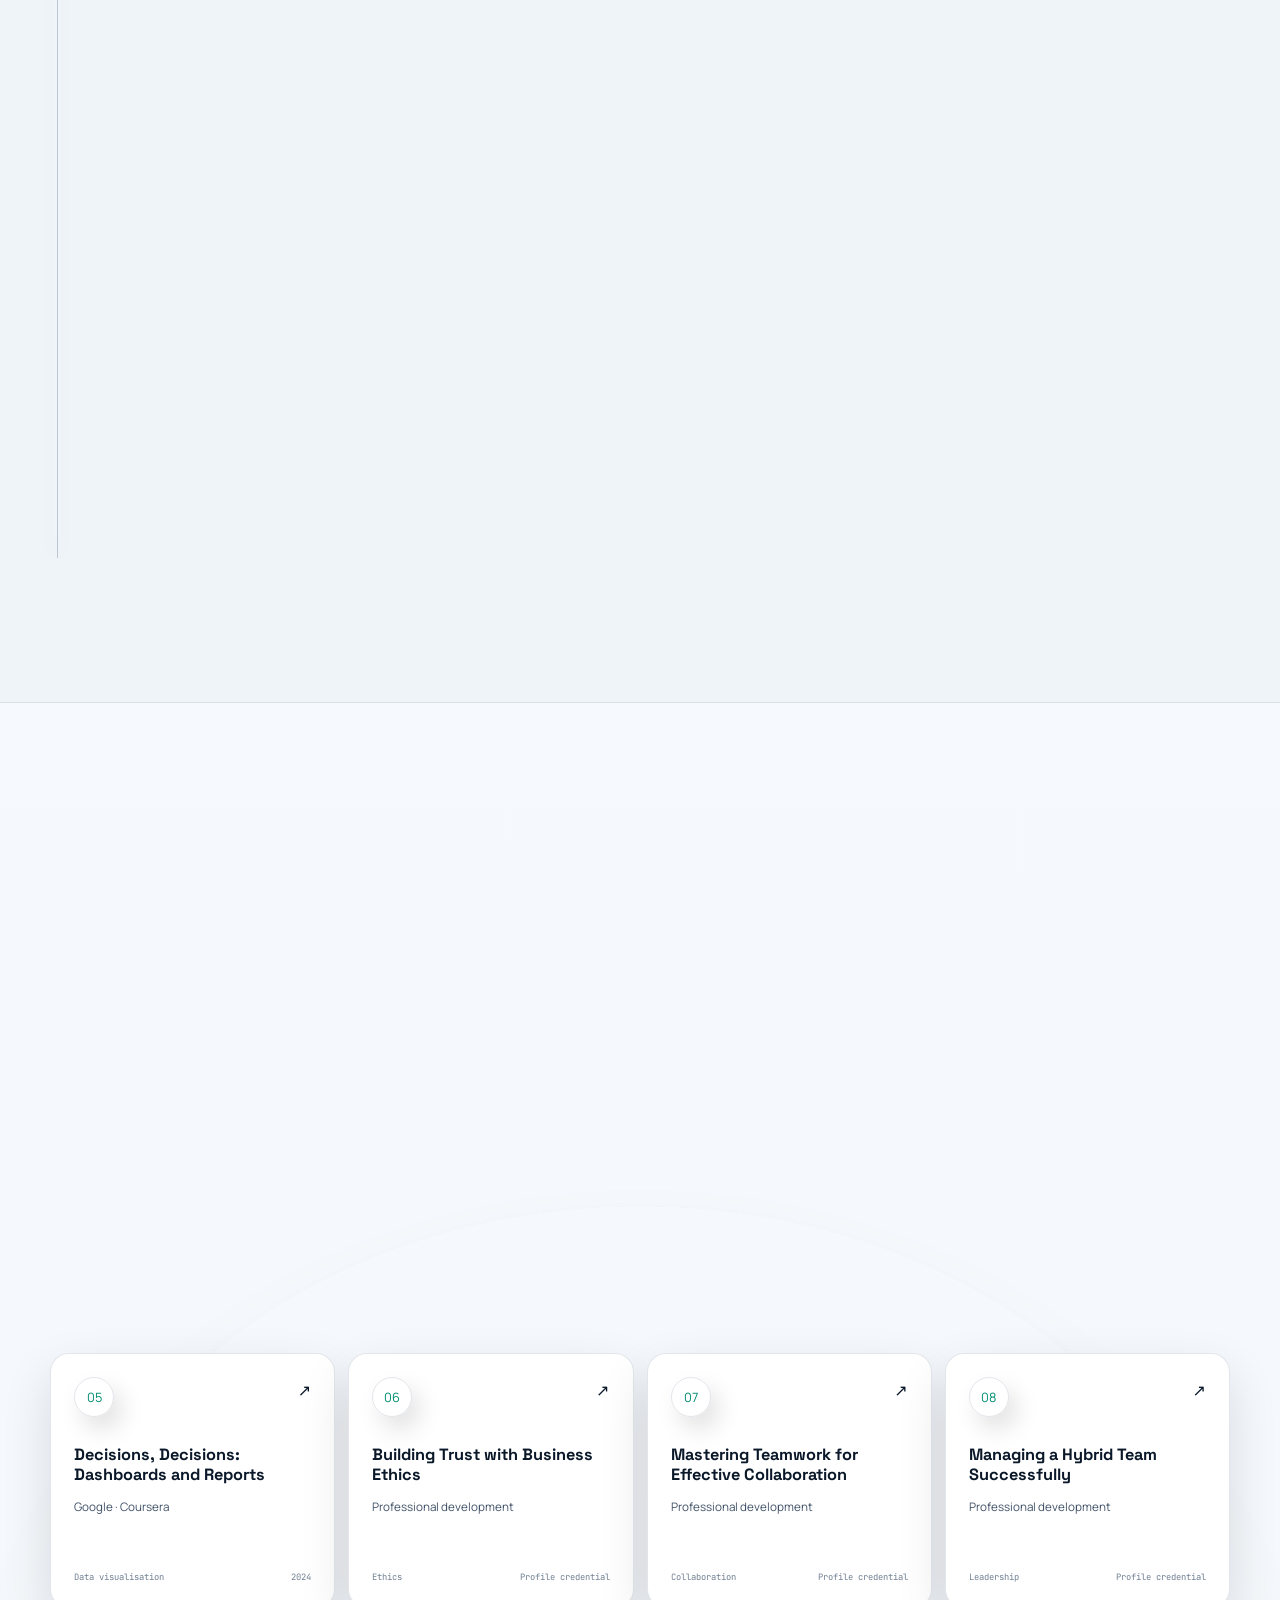
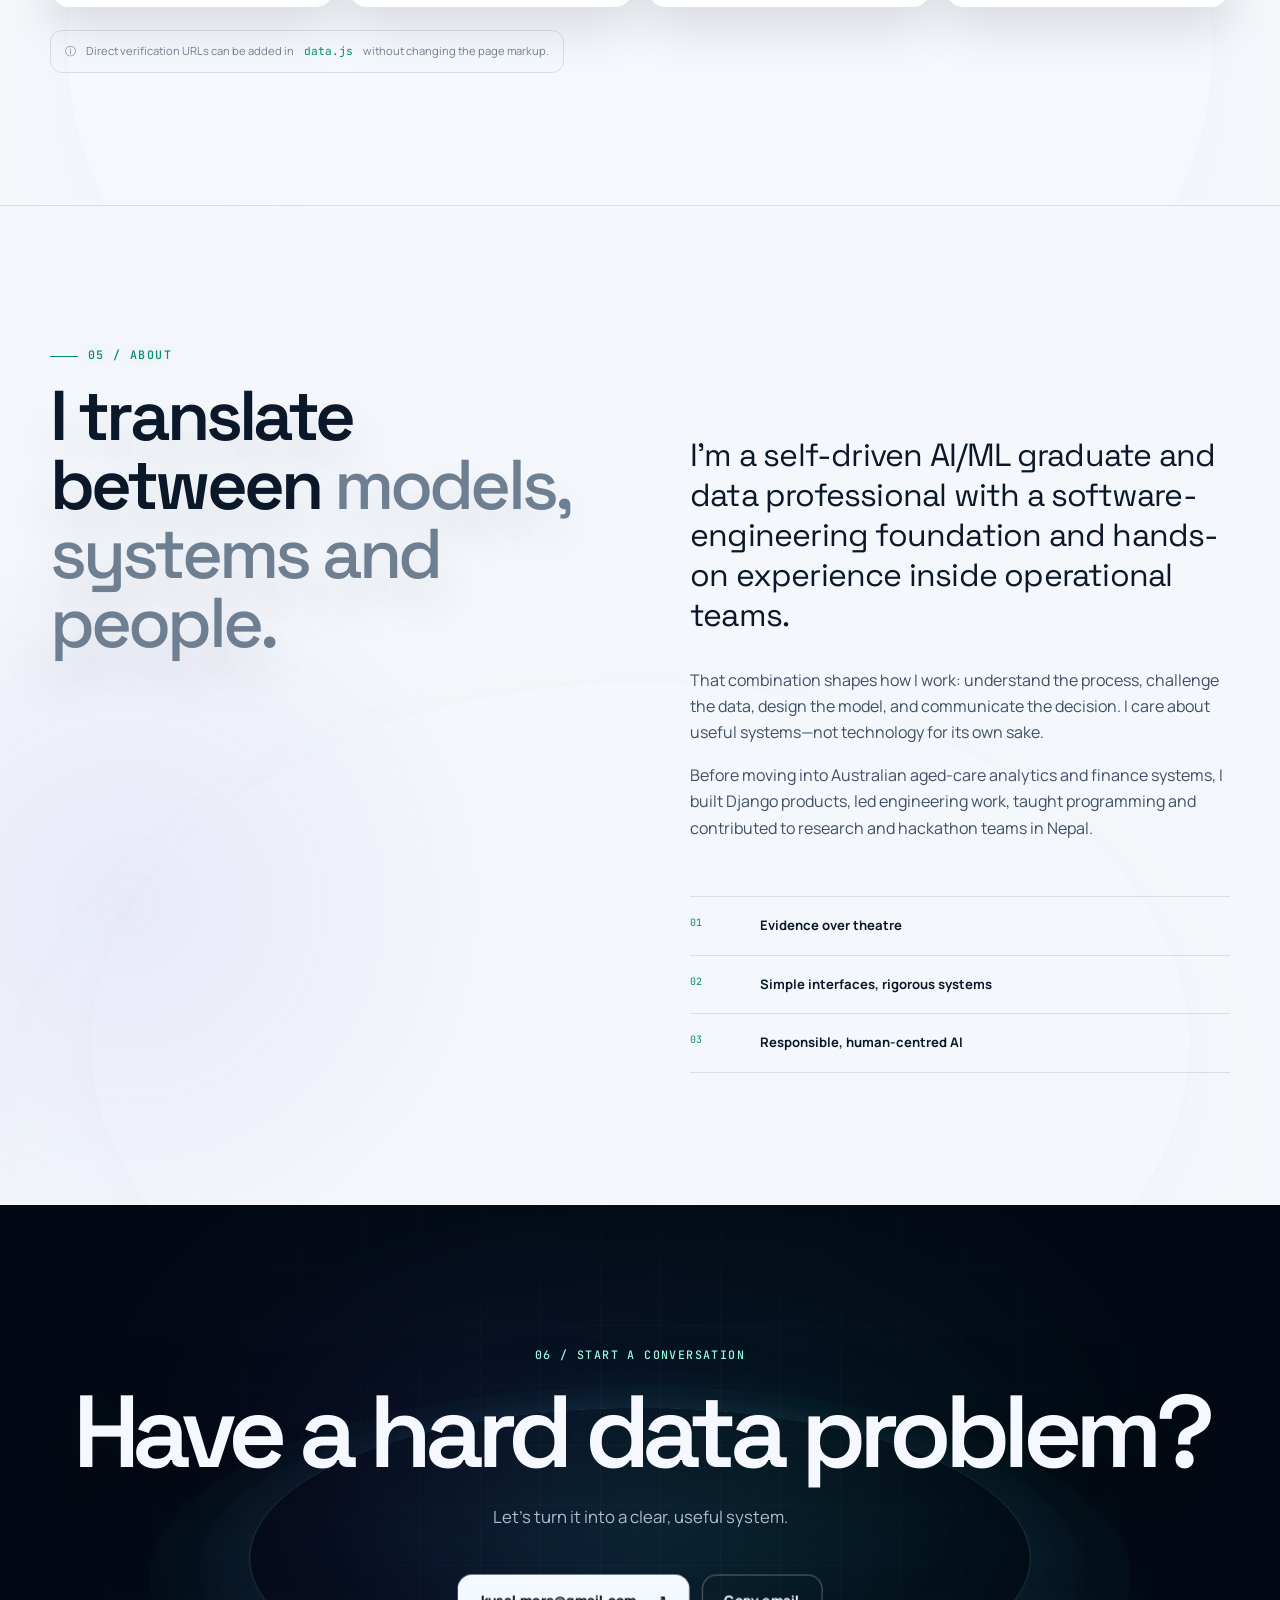
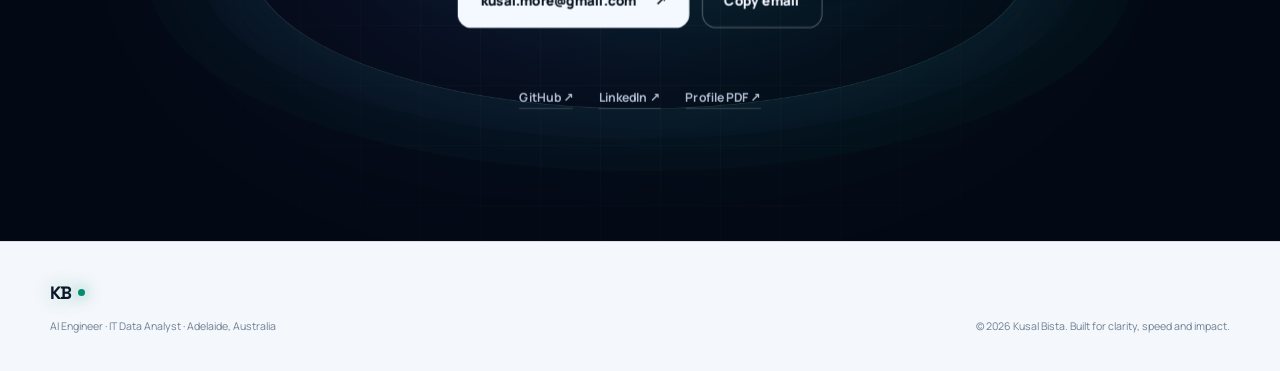
==== commit 9ccbb066: "Update index.html" ====
--- a/index.html
+++ b/index.html
@@ -570,7 +570,6 @@
             <h2 id="credentials-title">Always learning.<br><em>Always shipping.</em></h2>
           </div>
           <p>
-            Credentials currently documented in my professional profile. Each card links to the LinkedIn certification record until a direct credential URL is added.
           </p>
         </div>
 
@@ -578,7 +577,7 @@
 
         <div class="credential-note reveal">
           <span aria-hidden="true">ⓘ</span>
-          Currently working on more certificates.
+          Direct verification URLs can be added in <code>data.js</code> without changing the page markup.
         </div>
       </div>
     </section>
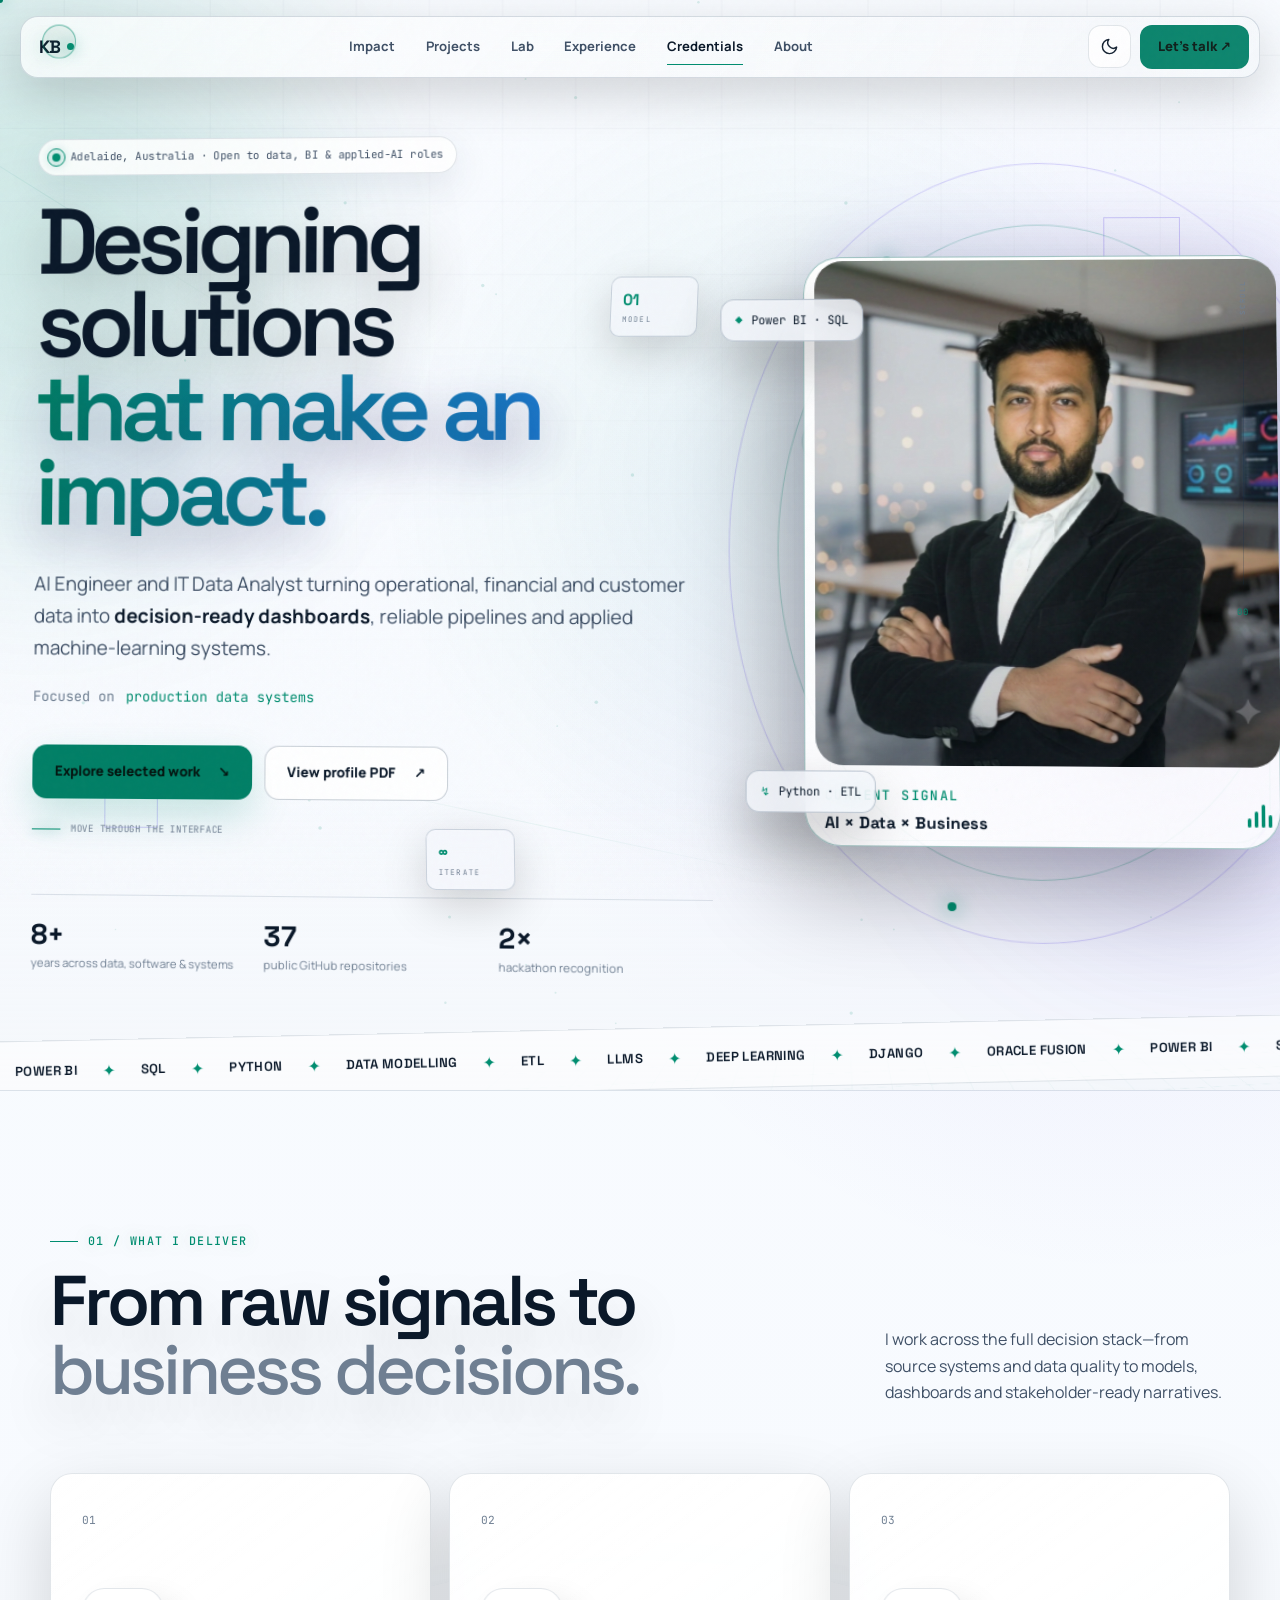
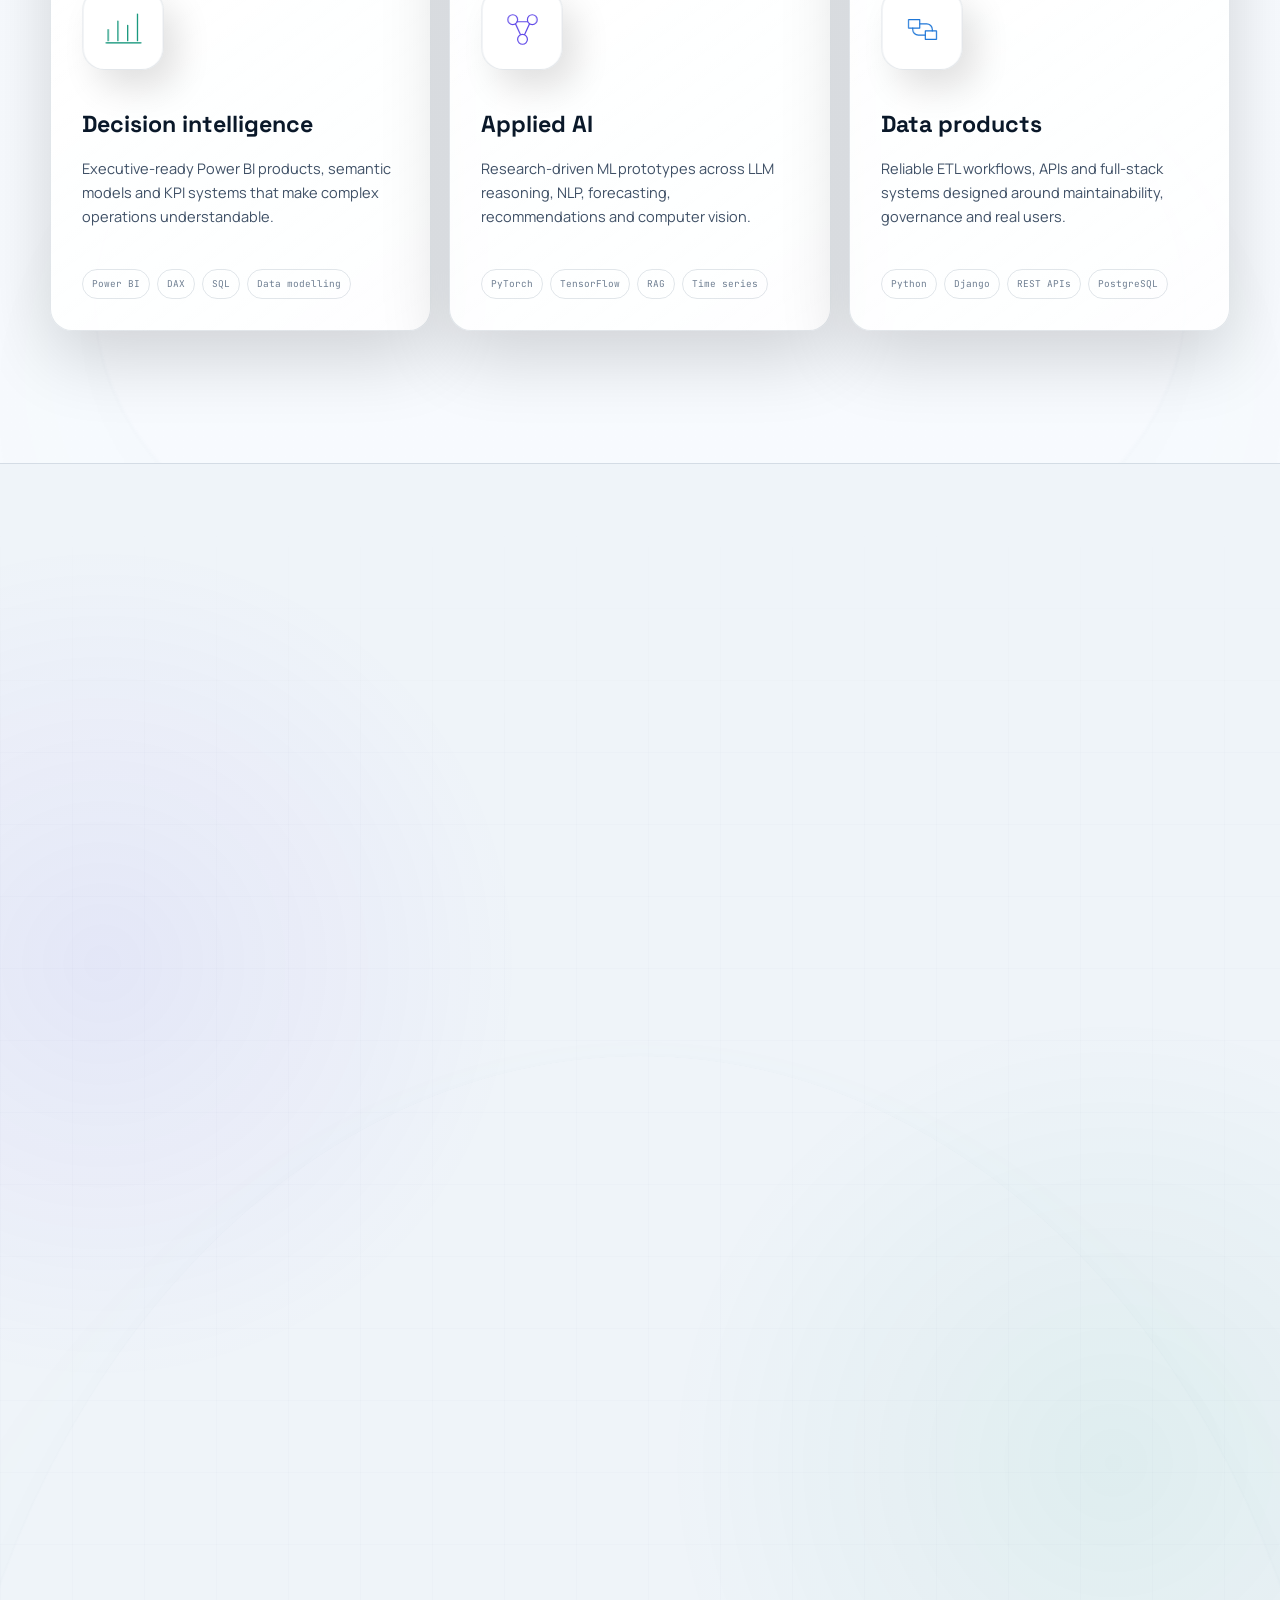
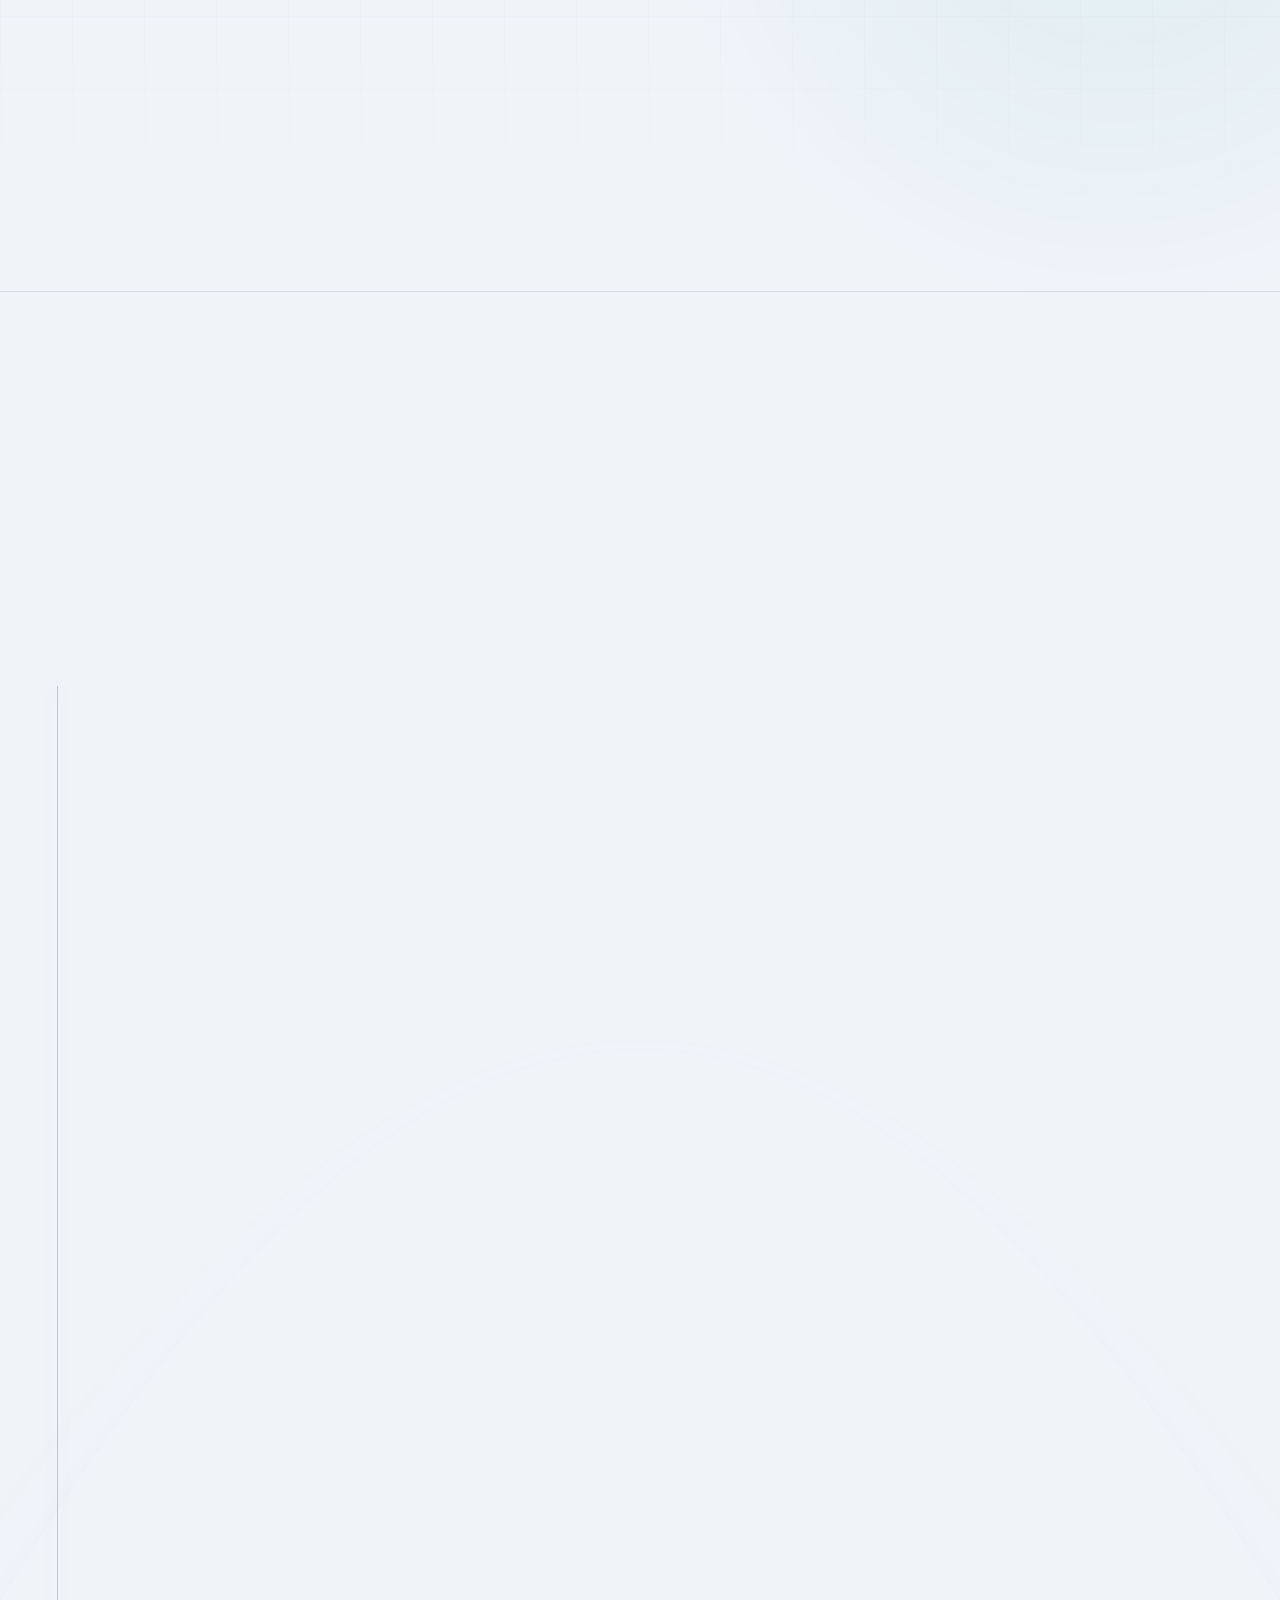
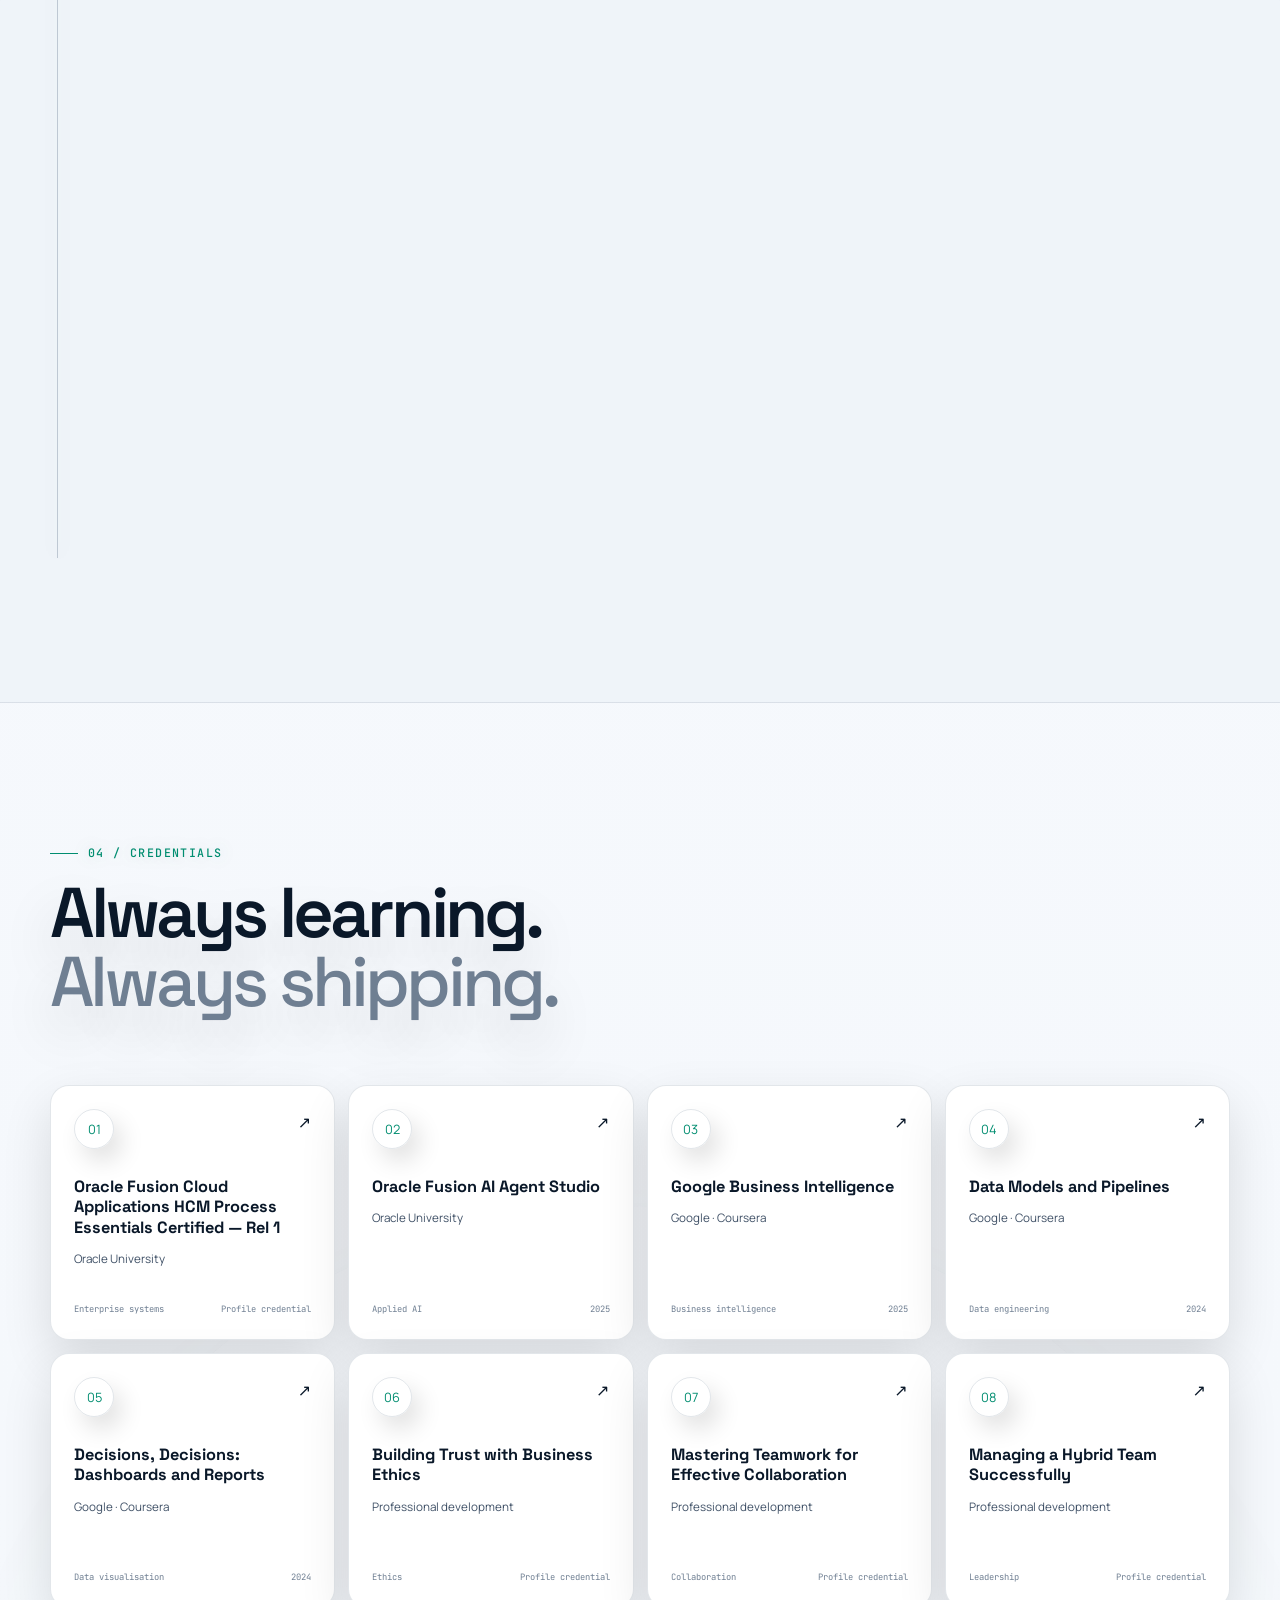
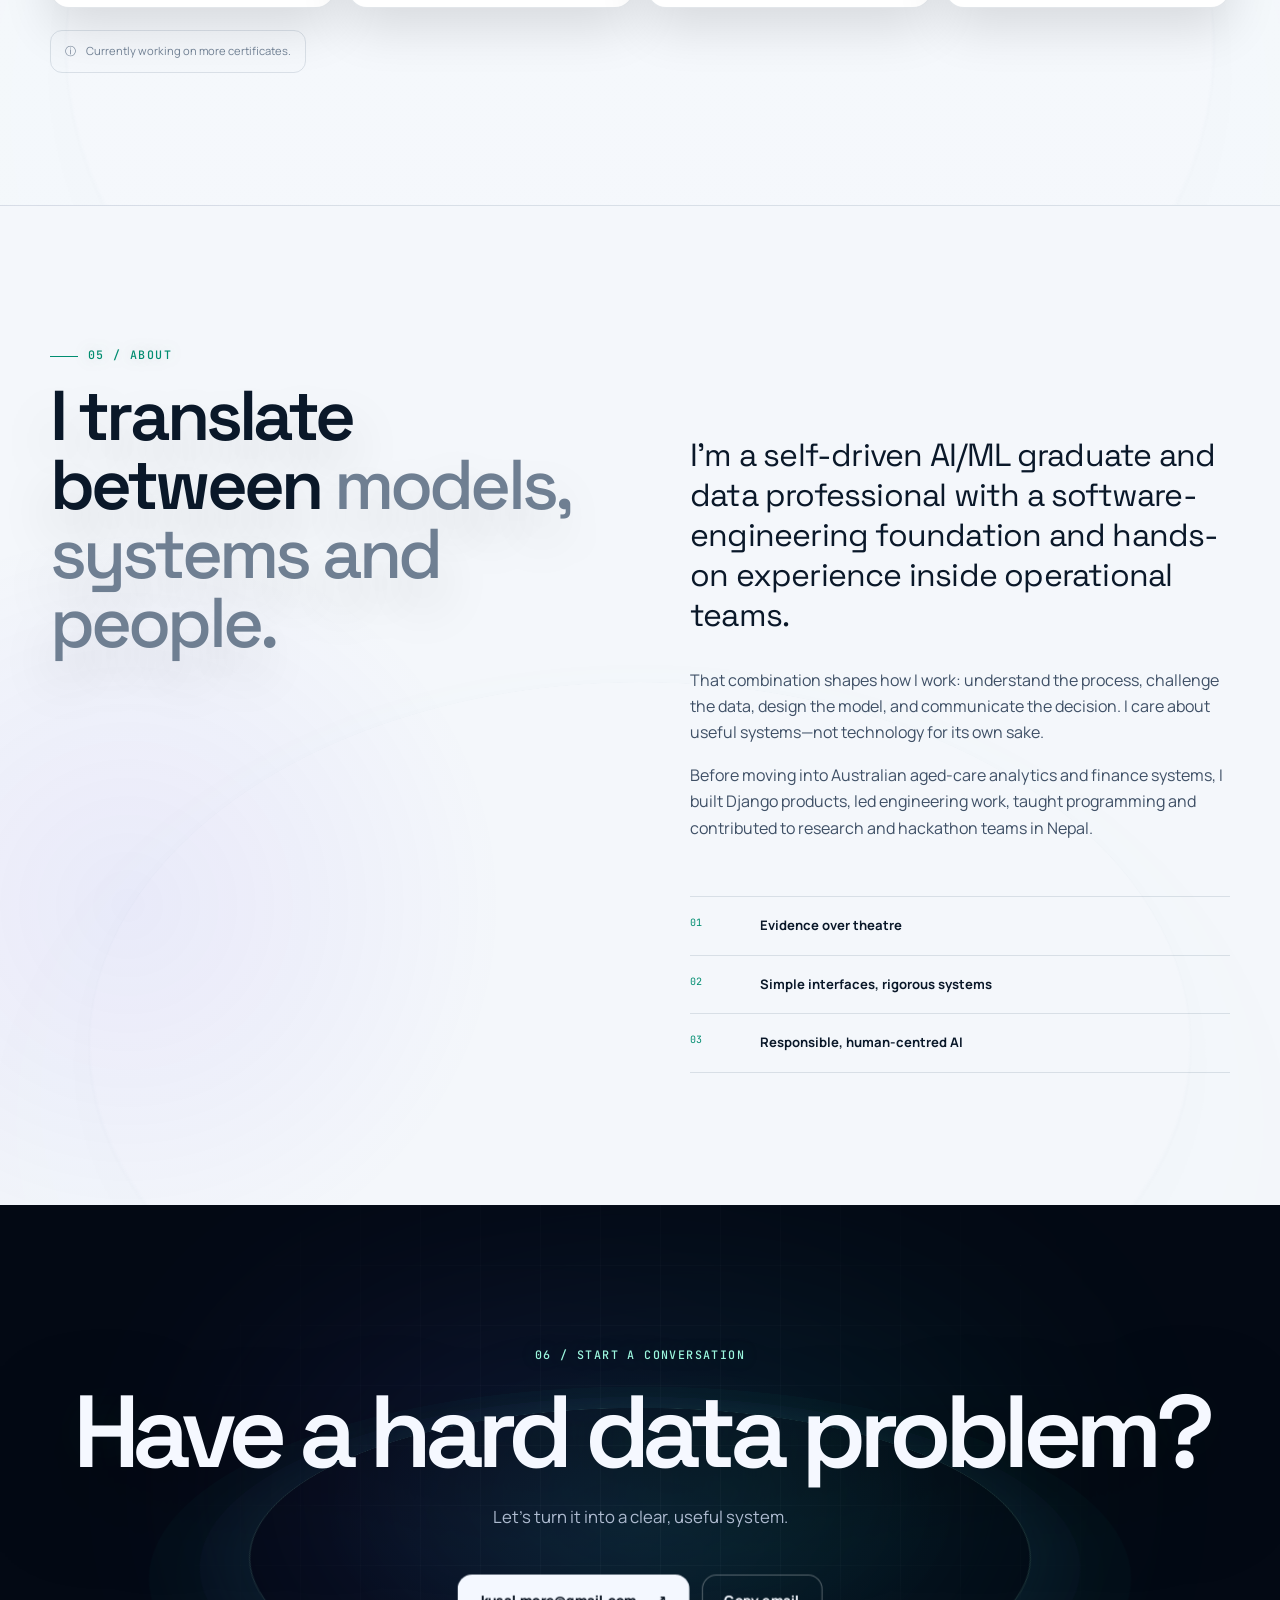
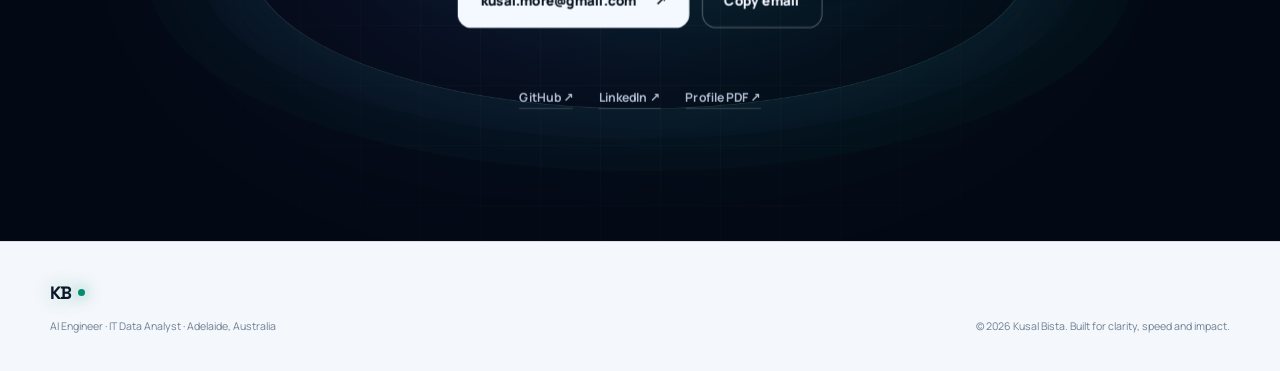
==== commit cbd8116c: "Update index.html" ====
--- a/index.html
+++ b/index.html
@@ -577,7 +577,7 @@
 
         <div class="credential-note reveal">
           <span aria-hidden="true">ⓘ</span>
-          Direct verification URLs can be added in <code>data.js</code> without changing the page markup.
+          Currently working on more certificates.
         </div>
       </div>
     </section>
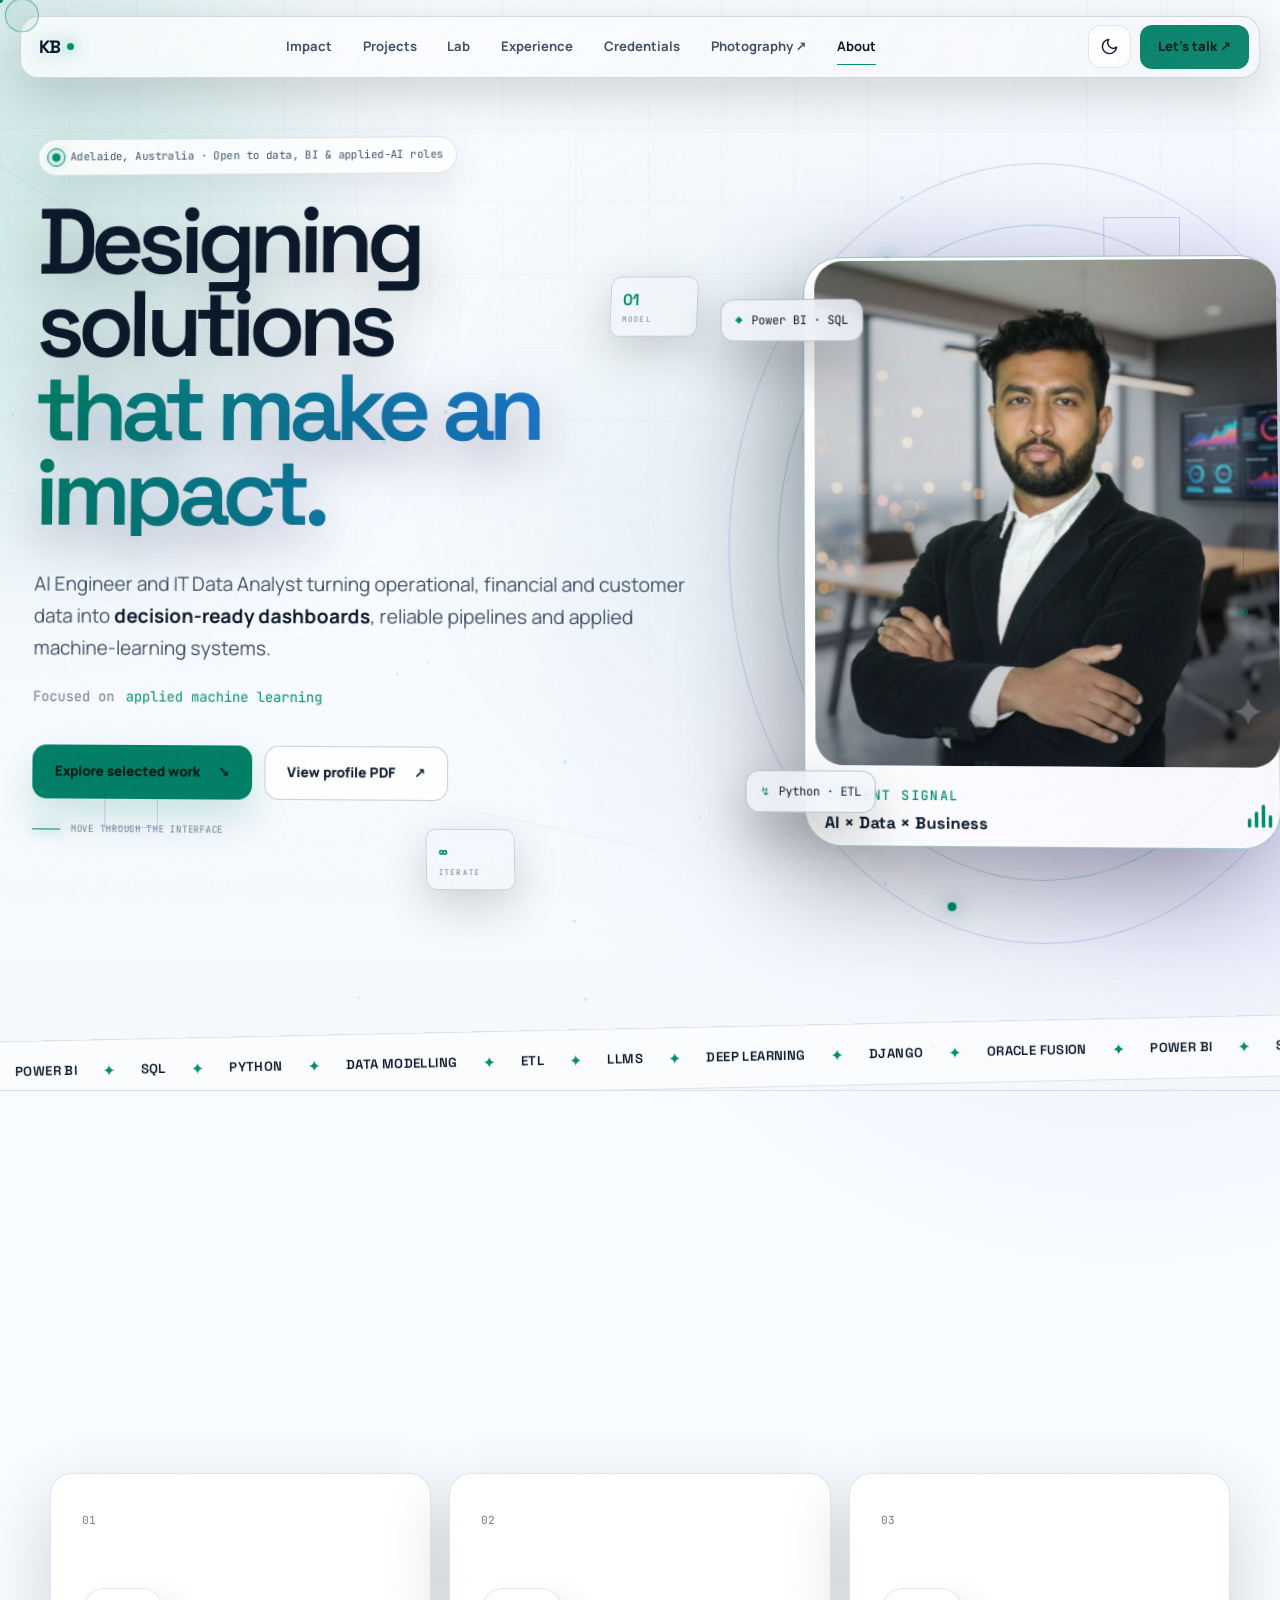
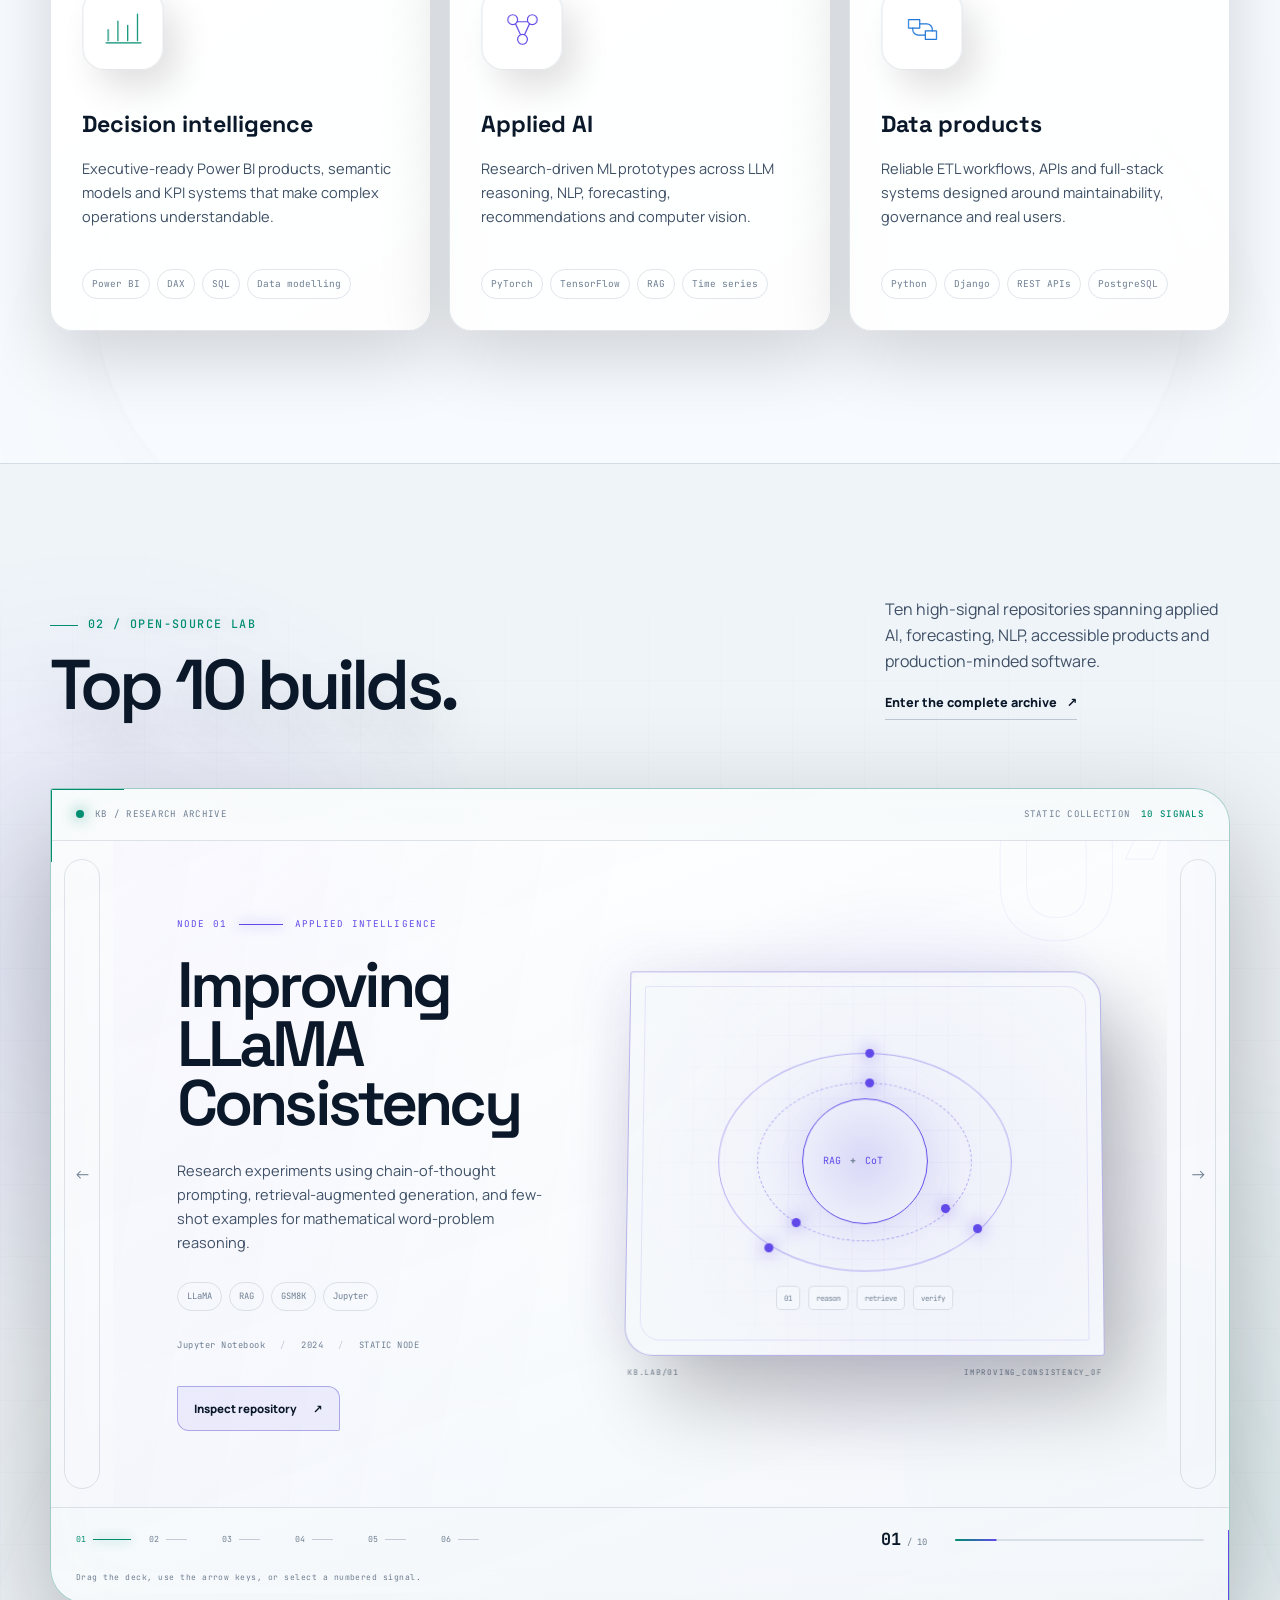
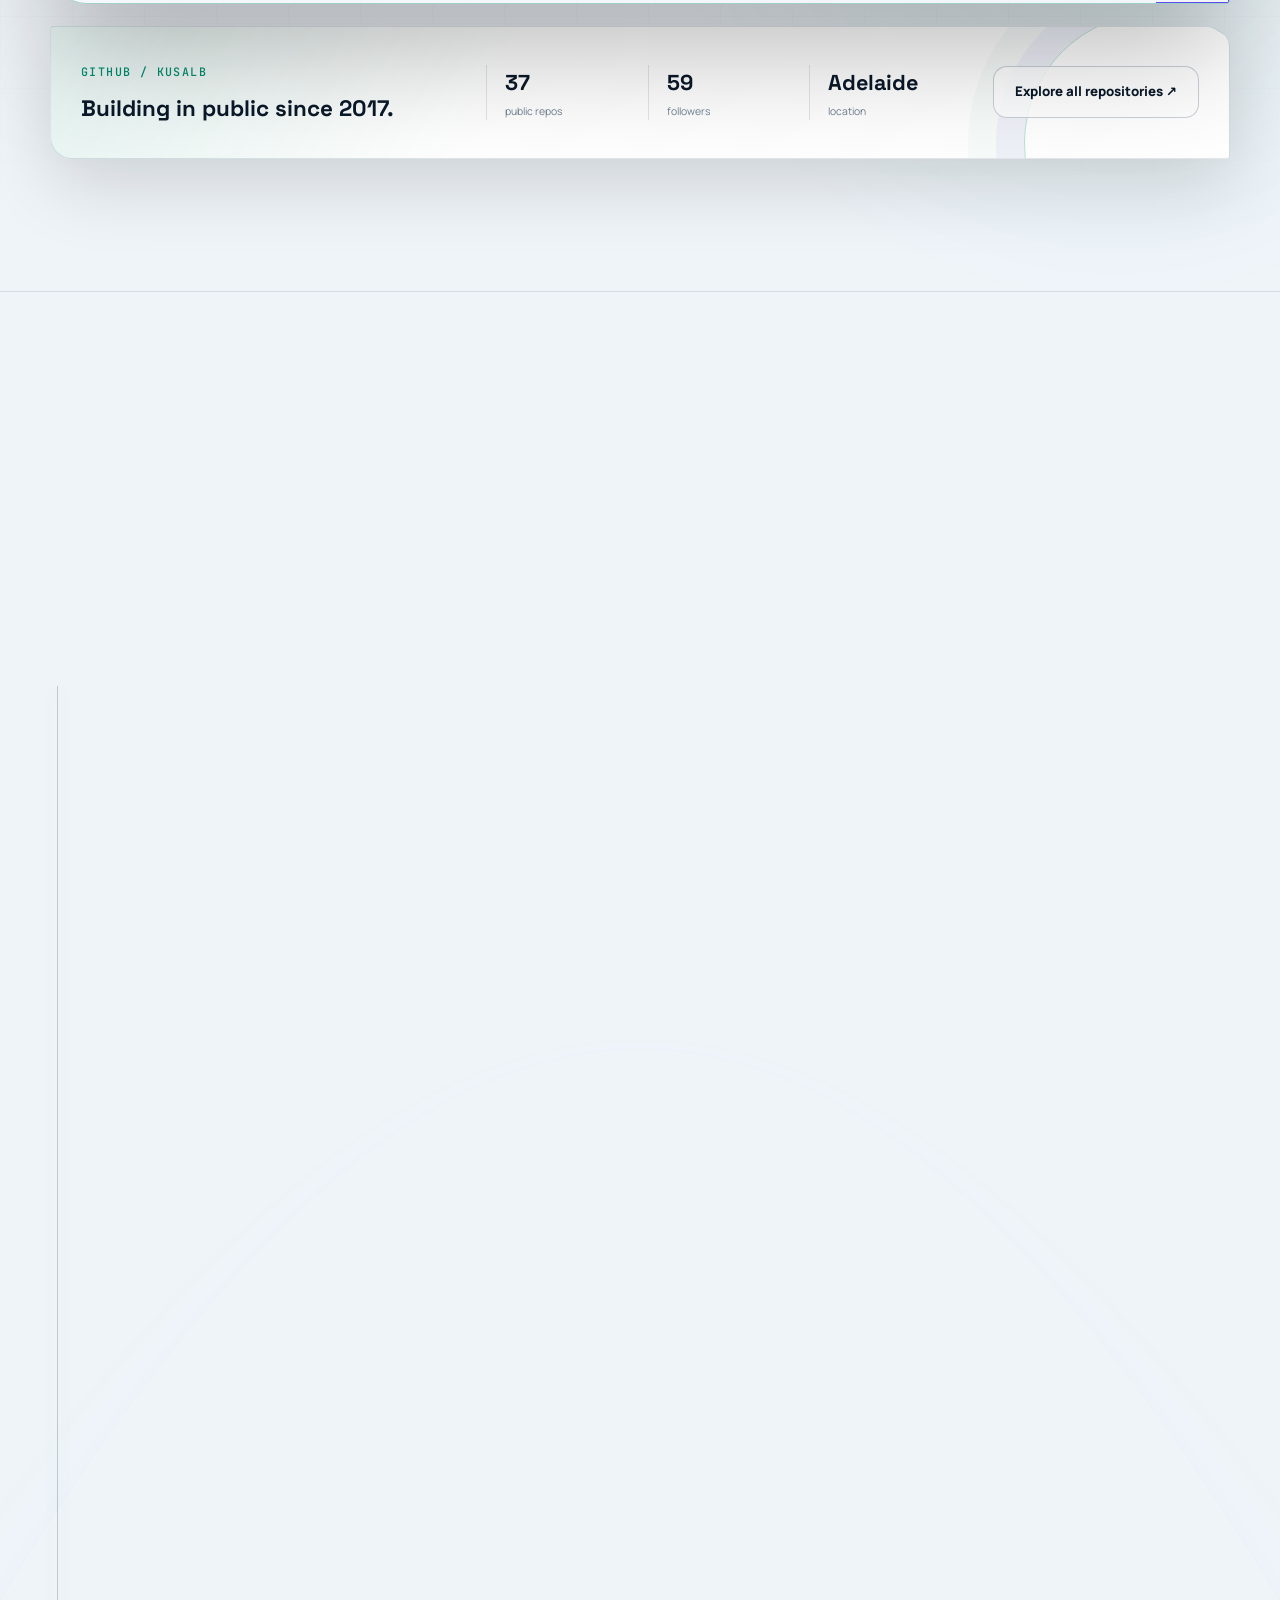
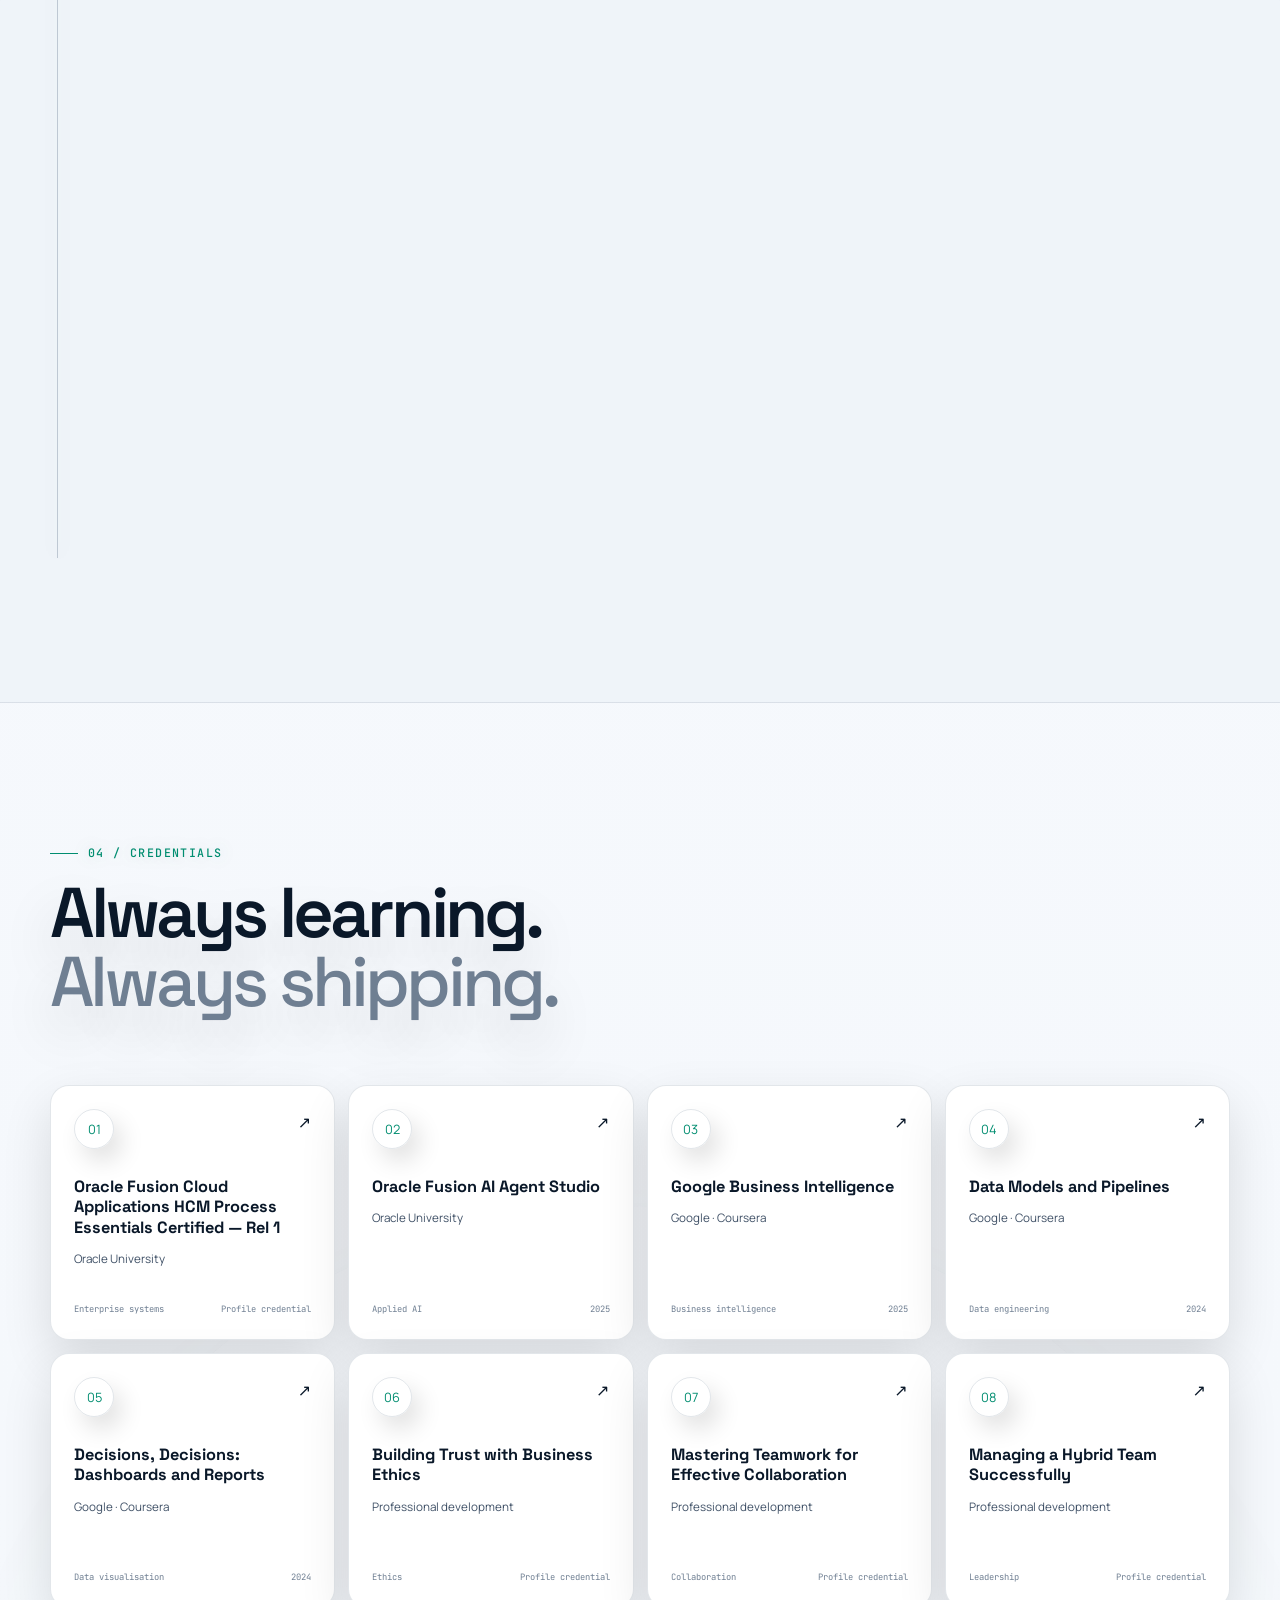
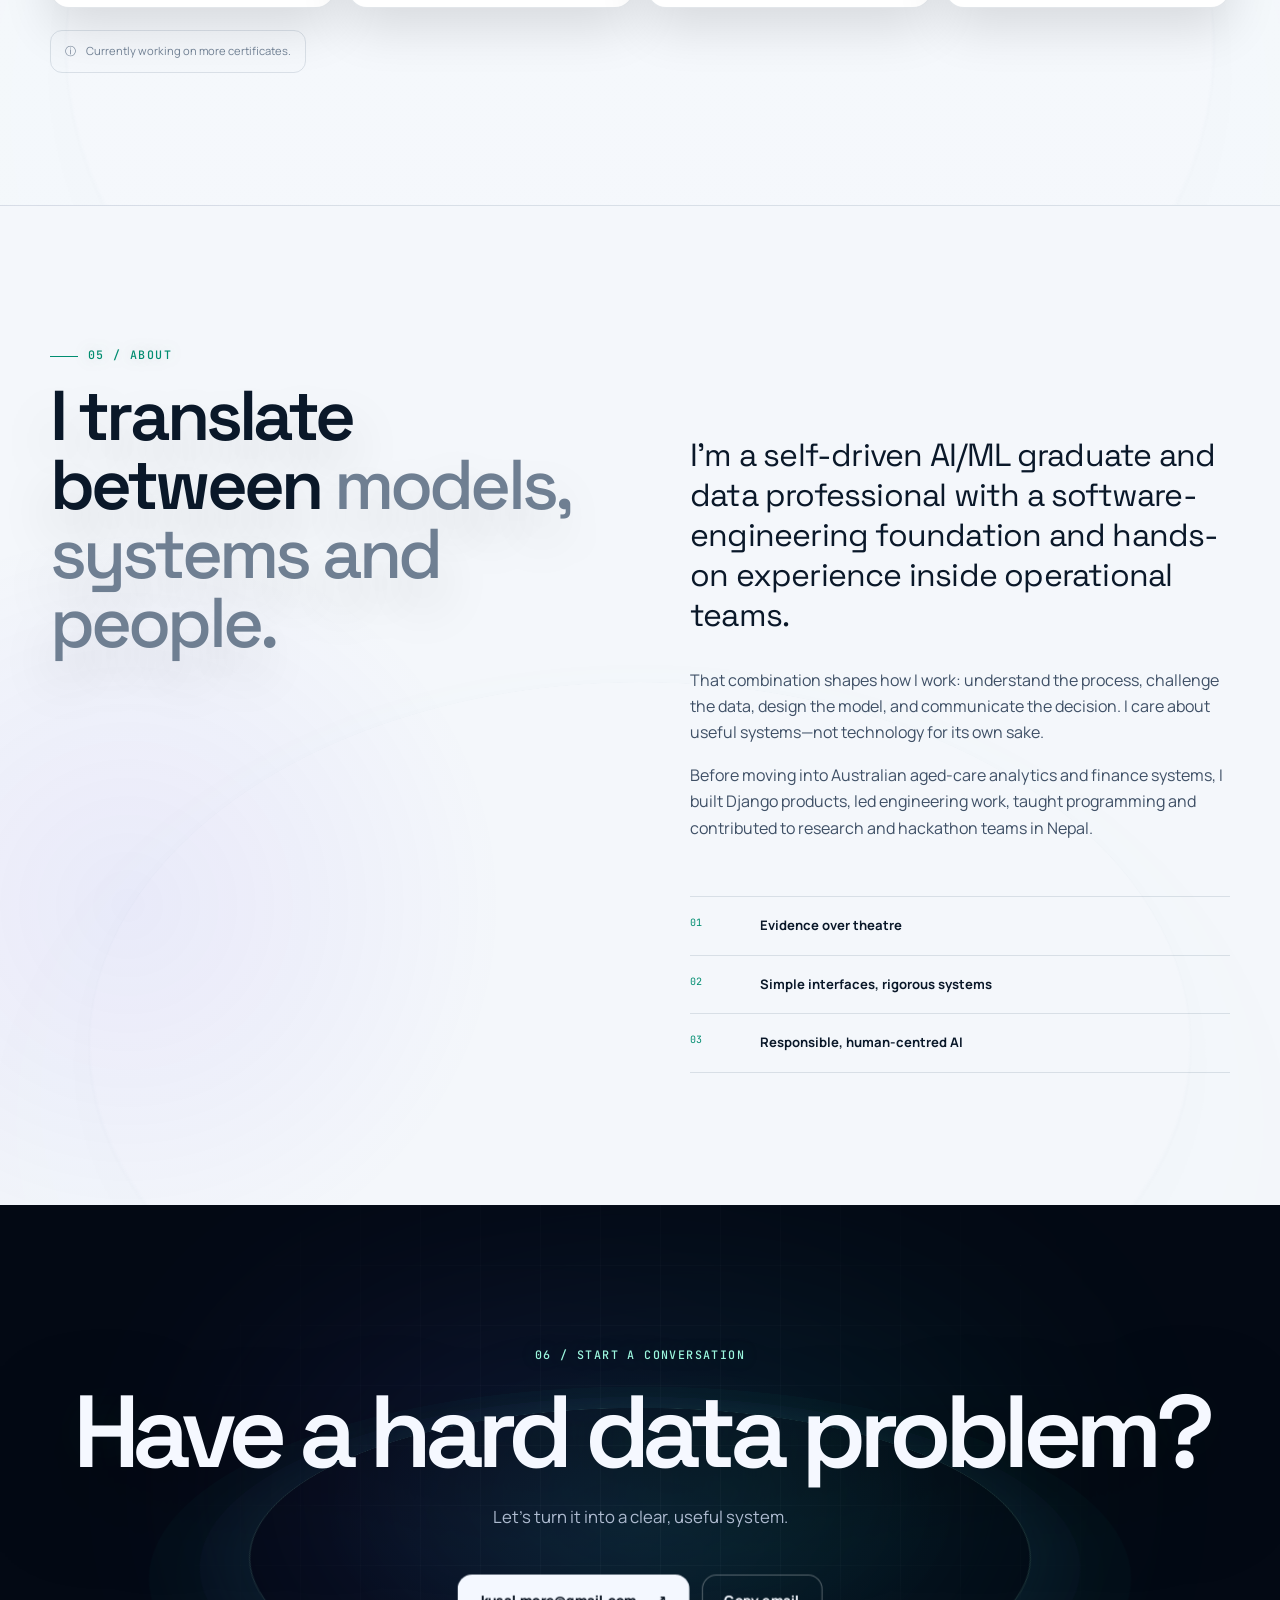
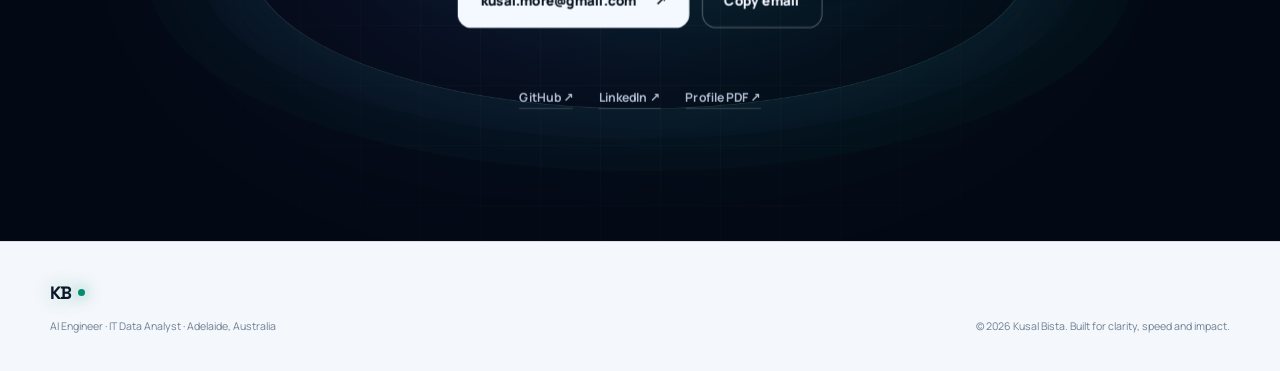
==== commit 11234dd2: "Update index.html" ====
--- a/index.html
+++ b/index.html
@@ -120,6 +120,7 @@
         <a href="#github">Lab</a>
         <a href="#experience">Experience</a>
         <a href="#credentials">Credentials</a>
+        <a href="photography.html" target="_blank" rel="noopener" aria-label="Photography portfolio, opens in a new tab">Photography ↗</a>
         <a href="#about">About</a>
       </div>
 
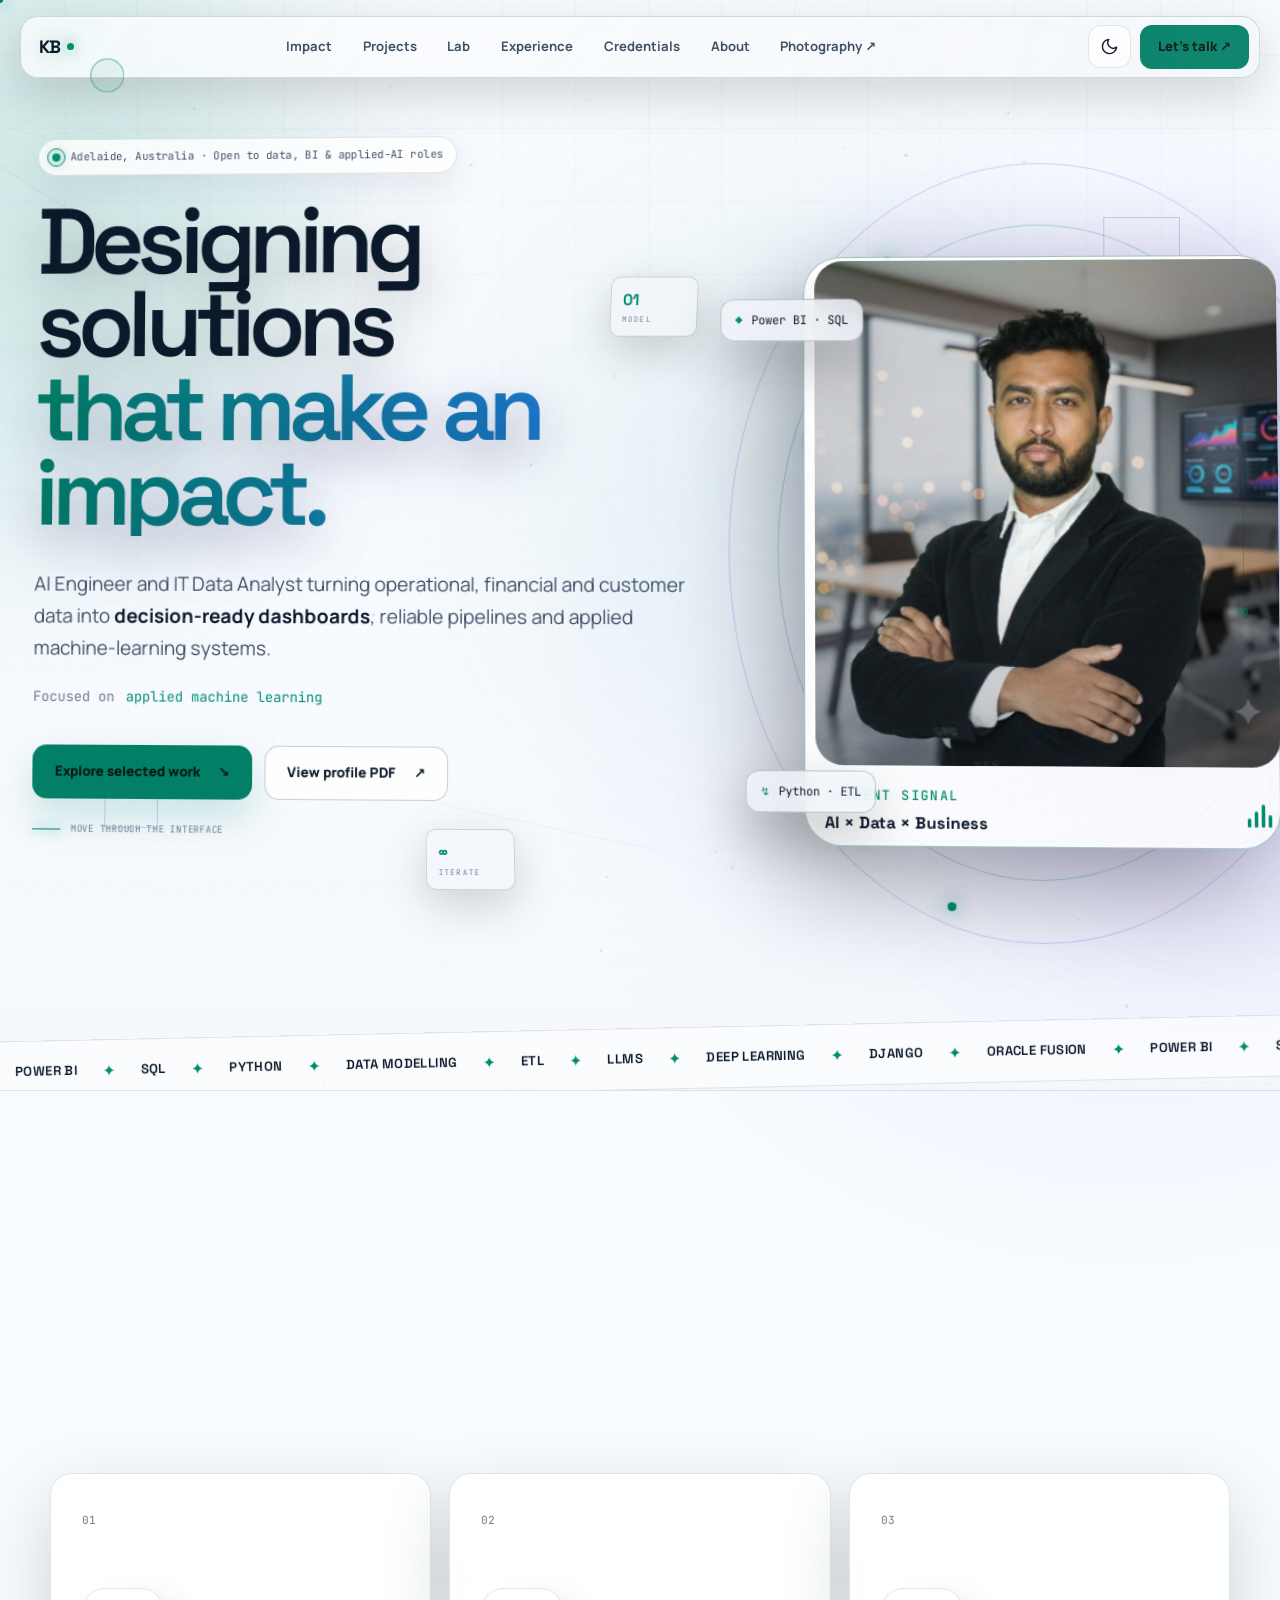
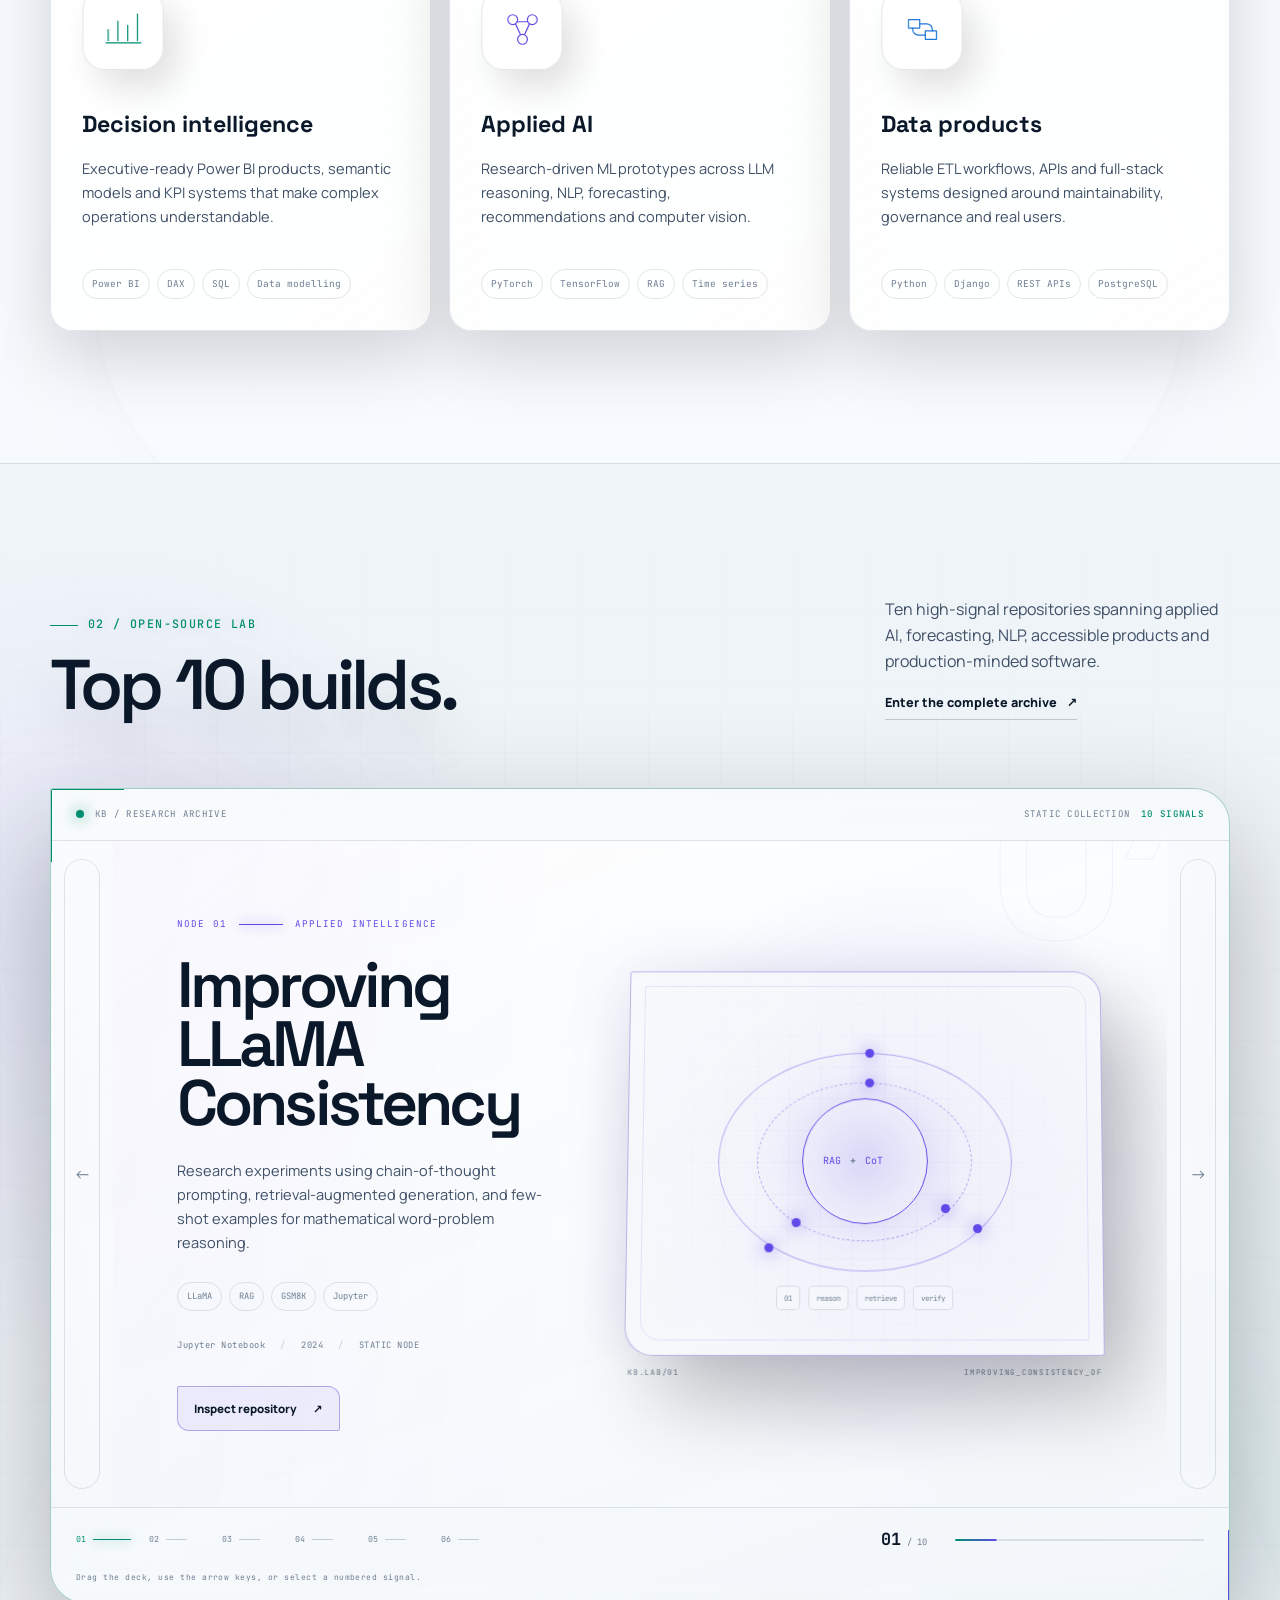
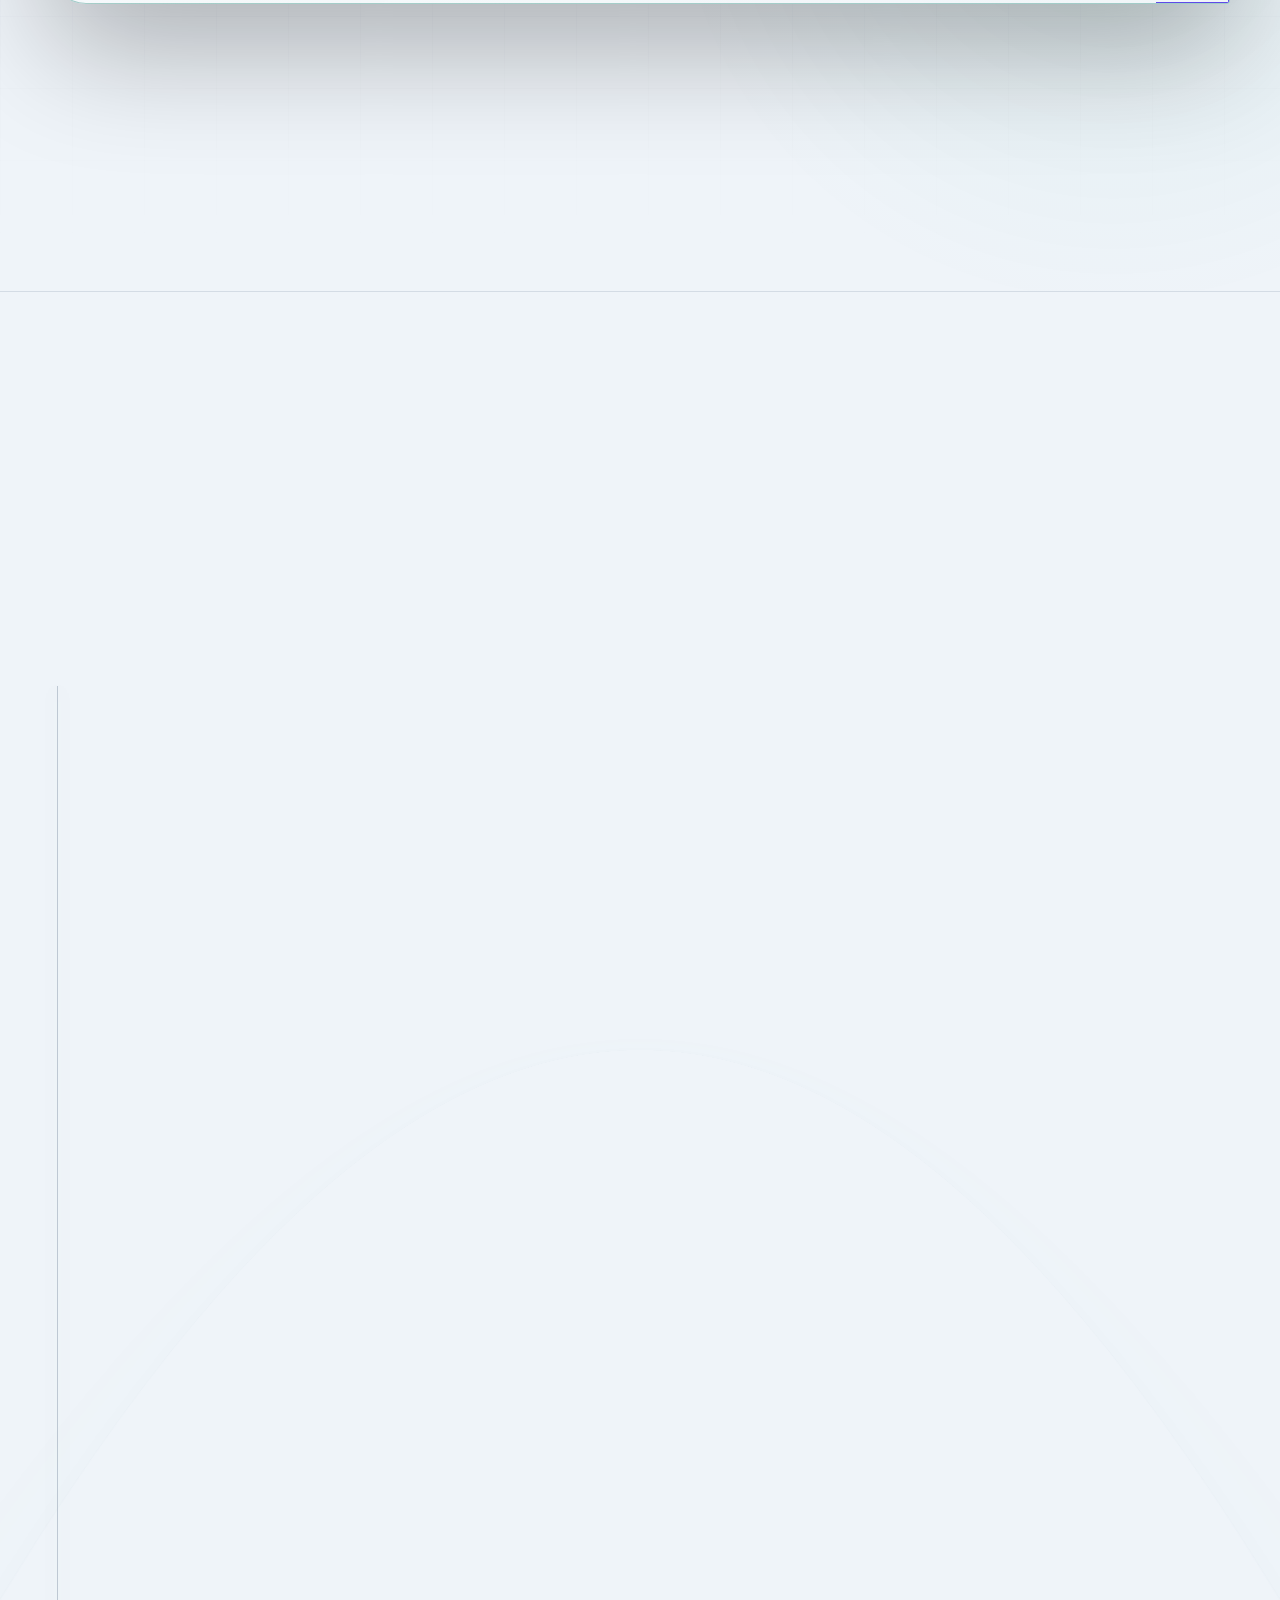
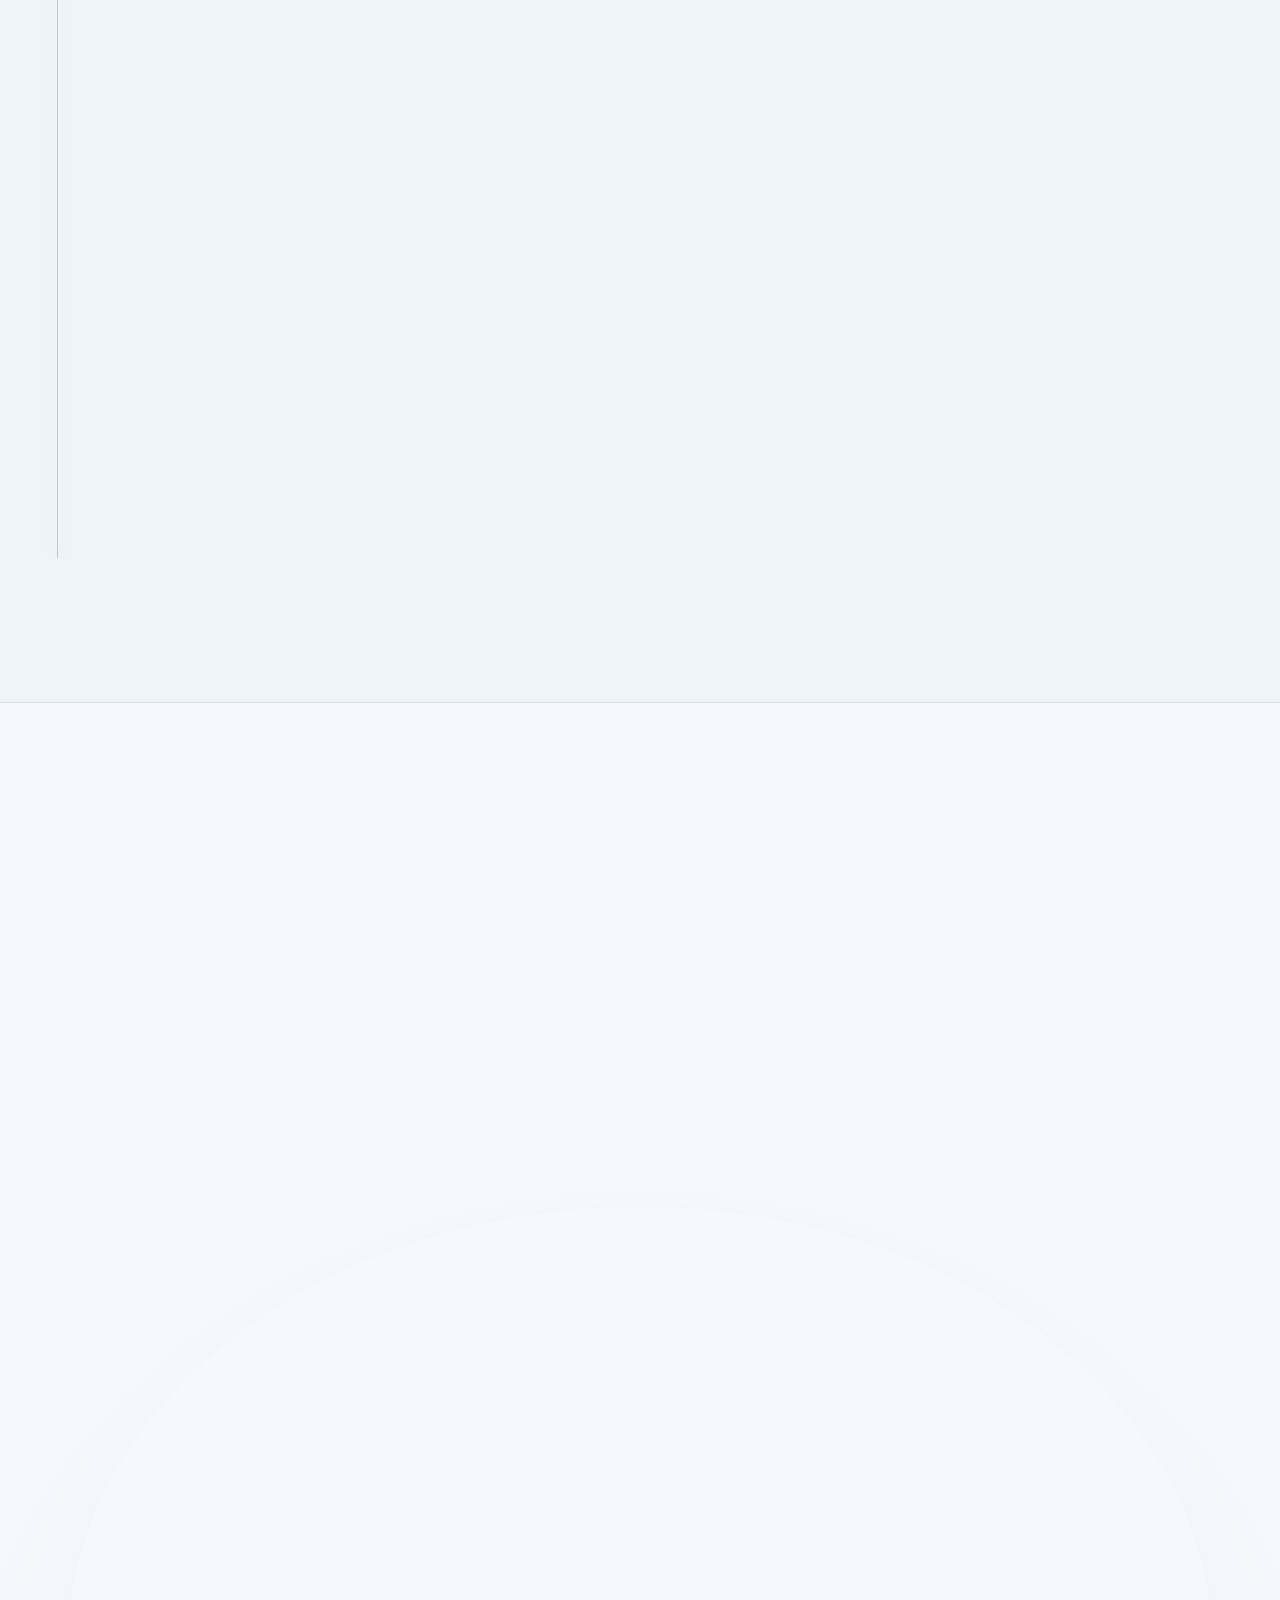
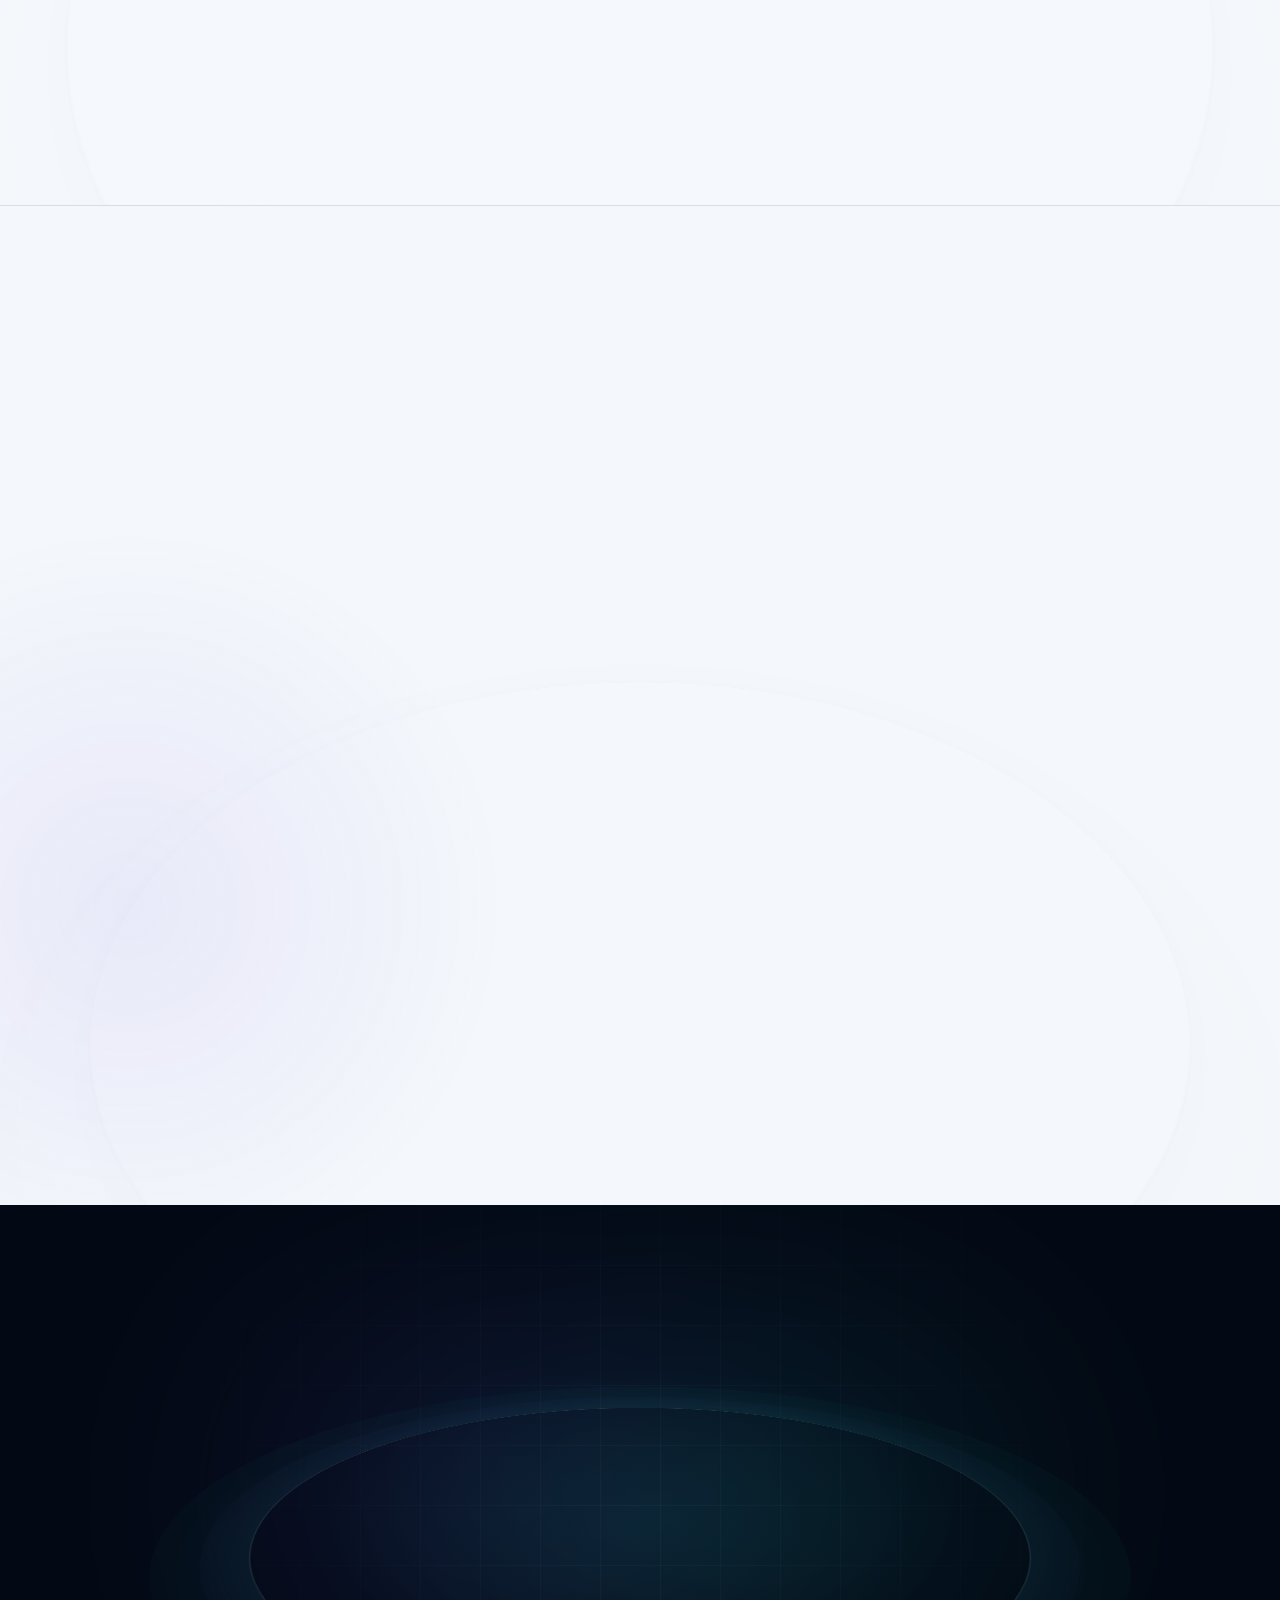
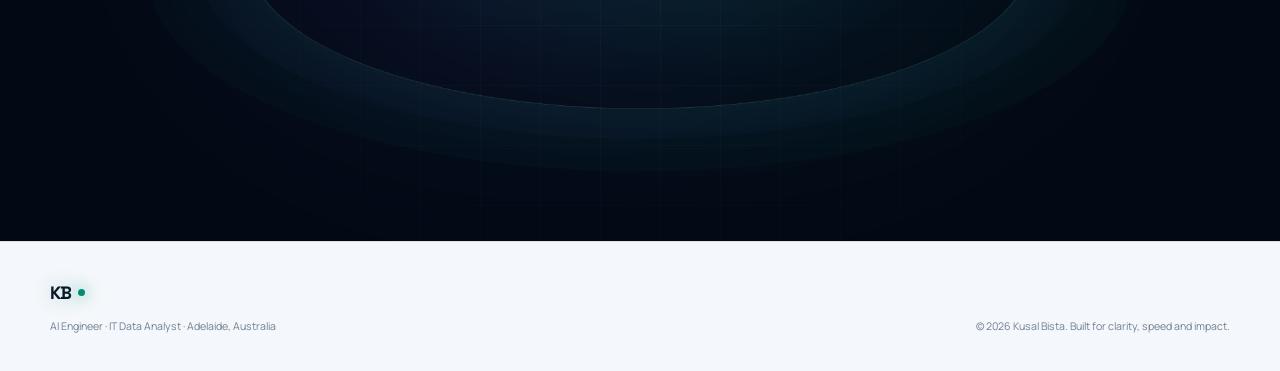
==== commit 212cd716: "Update index.html" ====
--- a/index.html
+++ b/index.html
@@ -120,8 +120,9 @@
         <a href="#github">Lab</a>
         <a href="#experience">Experience</a>
         <a href="#credentials">Credentials</a>
-        <a href="photography.html" target="_blank" rel="noopener" aria-label="Photography portfolio, opens in a new tab">Photography ↗</a>
         <a href="#about">About</a>
+        <a href="photography.html" rel="noopener" aria-label="Photography portfolio, opens in a new tab">Photography ↗</a>
+
       </div>
 
       <div class="nav-actions">
